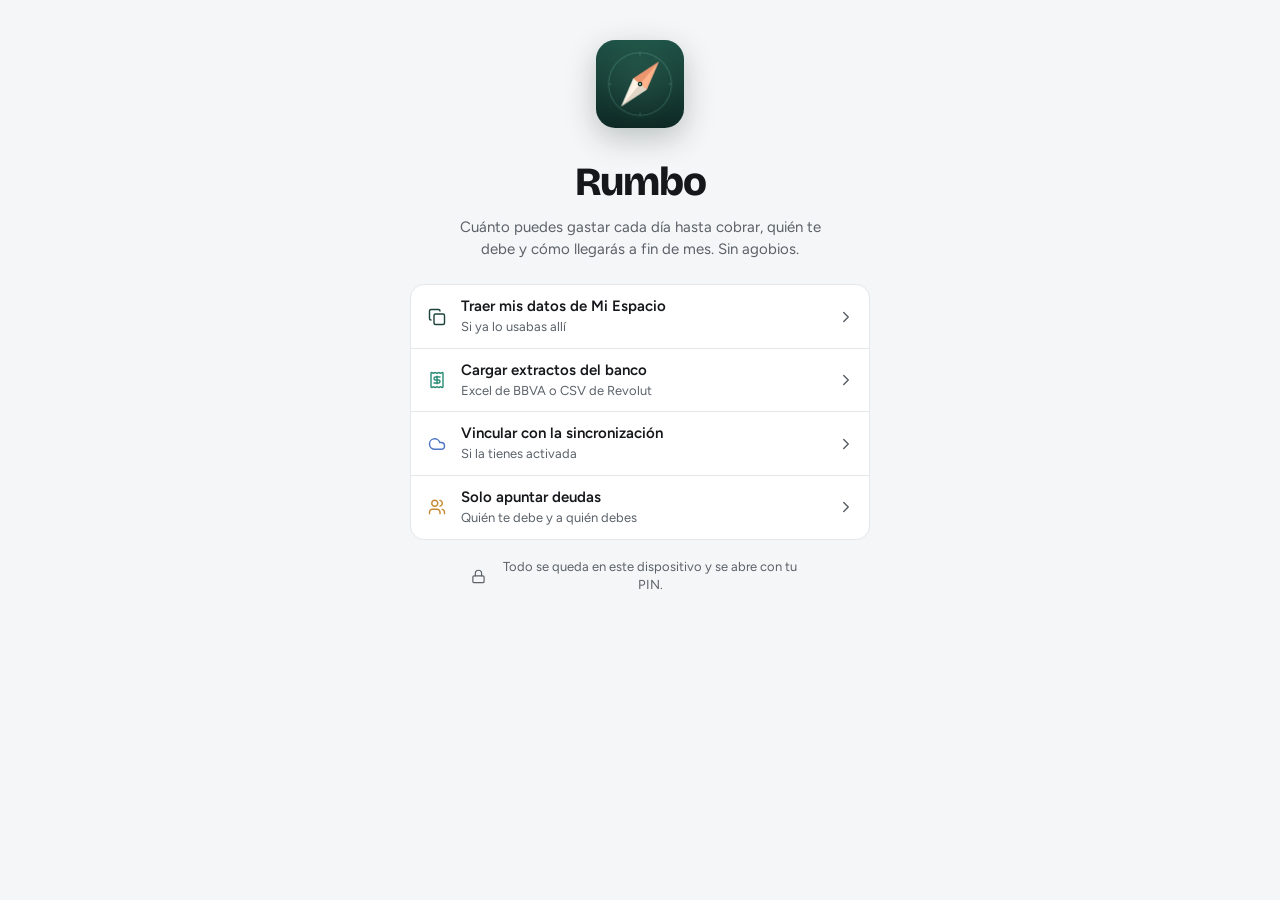
==== rumbo/index.html @ dda1c98a "Rumbo v3: más sencillo y más exacto Un solo botón «Añadir» con cuatro caminos: apuntar gasto o ingre" ====
<!doctype html>
<html lang="es">
<head>
<meta charset="utf-8">
<meta name="viewport" content="width=device-width, initial-scale=1, viewport-fit=cover">
<!-- Seguridad: Rumbo solo puede conectarse a GitHub, y solo si activas la sincronización (lo que sube va cifrado). -->
<meta http-equiv="Content-Security-Policy" content="default-src 'self' file:; script-src 'self' file: 'unsafe-inline'; style-src 'self' 'unsafe-inline'; img-src 'self' data: blob:; connect-src 'self' https://api.github.com https://gist.githubusercontent.com; form-action 'none'; base-uri 'none'">
<meta name="referrer" content="no-referrer">
<link rel="manifest" href="manifest.json">
<link rel="apple-touch-icon" href="icons/icon-180.png">
<link rel="icon" type="image/png" href="icons/icon-32.png">
<meta name="theme-color" content="#f5f6f7" media="(prefers-color-scheme: light)">
<meta name="theme-color" content="#0e0f11" media="(prefers-color-scheme: dark)">
<meta name="apple-mobile-web-app-capable" content="yes">
<meta name="apple-mobile-web-app-status-bar-style" content="default">
<meta name="apple-mobile-web-app-title" content="Rumbo">
<title>Rumbo</title>
<link rel="stylesheet" href="../base.css">
<link rel="stylesheet" href="../hub.css">
<link rel="stylesheet" href="../diseno.css">
<link rel="stylesheet" href="../rumbo.css">
<link rel="stylesheet" href="../rumbo2.css">
<script>window.APP = 'rumbo'; window.APP_ROOT = '../';</script>
</head>
<body class="rumbo">
<div class="wrap">
  <header class="r-head" id="rhead">
    <div class="r-tt"><button id="rback" class="r-back hidden">‹ Más</button><h1 id="rtitle">Hoy</h1></div>
    <div class="r-tools"><span id="syncst" class="small muted"></span><button id="btnImport" class="r-ib" aria-label="Cargar extractos" title="Cargar extractos">＋</button></div>
    <input id="file" type="file" multiple accept=".xlsx,.xls,.csv" class="hidden">
  </header>
  <main id="app"></main>
</div>

<div id="lock" class="lock hidden" role="dialog" aria-label="Bloqueo con PIN"><div class="lockbox">
  <img class="lock-ic" src="icons/icon-180.png" alt="" width="64" height="64"><h2 id="locktitle" style="margin-top:12px">Introduce tu PIN</h2>
  <div class="dots" id="dots"><i></i><i></i><i></i><i></i></div>
  <div class="small muted" id="lockmsg" style="min-height:20px"></div>
  <div class="pad" id="pad"><button data-k="1">1</button><button data-k="2">2</button><button data-k="3">3</button><button data-k="4">4</button><button data-k="5">5</button><button data-k="6">6</button><button data-k="7">7</button><button data-k="8">8</button><button data-k="9">9</button><span></span><button data-k="0">0</button><button data-k="del" aria-label="Borrar">⌫</button></div>
  <button id="lockforgot" class="small" style="border:0;background:none;color:var(--muted)">He olvidado el PIN</button>
  <button id="lockcancel" class="small hidden" style="border:0;background:none;color:var(--muted)">Cancelar</button>
</div></div>
<div id="scan" class="scan hidden"><video id="scanvideo" playsinline muted></video><div id="scanmsg"></div><button id="scanclose">Cerrar</button></div>

<nav id="rnav" class="hubnav hidden" aria-label="Apartados">
  <button data-tab="hoy"><b data-ic="circle-dot">◉</b>Hoy</button>
  <button data-tab="prev"><b data-ic="trending-up">↗</b>Previsión</button>
  <button data-tab="deudas"><b data-ic="users">⇄</b>Deudas</button>
  <button data-tab="movs"><b data-ic="receipt">≡</b>Movimientos</button>
  <button data-tab="mas"><b class="ms-dots">•••</b>Más</button>
</nav>

<script src="../iconos-data.js"></script>
<script src="../iconos.js"></script>
<script src="../engine.js"></script>
<script src="../sync.js"></script>
<script src="../ui.js"></script>
<script src="../core.js"></script>
<script src="../deudas.js"></script>
<script src="../rumbo-extra.js"></script>
<script src="../rumbo-plus.js"></script>
<script src="../rumbo.js"></script>
</body>
</html>
---- base.css ----
/* Estilos base compartidos por Mi Espacio y Rumbo. */
:root{
  --bg:#f6f4ef; --card:#ffffff; --ink:#1f2328; --muted:#6b6f76; --line:#e6e2d9;
  --accent:#2f7d6d; --accent-soft:#dcefe9; --warm:#b7791f; --warm-soft:#fbf0dc;
  --blue:#3b6ea5; --blue-soft:#e3ecf6; --bar:#cfd8d4; --shadow:0 1px 2px rgba(0,0,0,.05),0 4px 16px rgba(0,0,0,.04);
}
@media (prefers-color-scheme: dark){ :root:not([data-theme="light"]){
  --bg:#141619; --card:#1d2024; --ink:#e8e6e1; --muted:#9aa0a6; --line:#2c3035;
  --accent:#5fbfa9; --accent-soft:#1f3632; --warm:#e0a94f; --warm-soft:#3a2f1c;
  --blue:#7fa8d6; --blue-soft:#1f2a38; --bar:#34403c; --shadow:none;
}}
:root[data-theme="dark"]{
  --bg:#141619; --card:#1d2024; --ink:#e8e6e1; --muted:#9aa0a6; --line:#2c3035;
  --accent:#5fbfa9; --accent-soft:#1f3632; --warm:#e0a94f; --warm-soft:#3a2f1c;
  --blue:#7fa8d6; --blue-soft:#1f2a38; --bar:#34403c; --shadow:none;
}
*{box-sizing:border-box}
html,body{margin:0;background:var(--bg);color:var(--ink);font:15px/1.45 system-ui,-apple-system,"Segoe UI",Roboto,sans-serif;-webkit-text-size-adjust:100%}
.wrap{max-width:760px;margin:0 auto;padding:16px 16px 96px}
header{display:flex;align-items:center;justify-content:space-between;gap:12px;margin:4px 0 14px}
h1{font-size:20px;margin:0;letter-spacing:-.01em}
h2{font-size:16px;margin:0 0 10px}
h3{font-size:14px;margin:14px 0 6px;color:var(--muted);font-weight:600;text-transform:uppercase;letter-spacing:.04em}
.muted{color:var(--muted)} .small{font-size:13px}
.card{background:var(--card);border:1px solid var(--line);border-radius:16px;padding:16px;margin:0 0 12px;box-shadow:var(--shadow)}
.big{font-size:44px;font-weight:700;letter-spacing:-.02em;line-height:1.05;font-variant-numeric:tabular-nums}
.num{font-variant-numeric:tabular-nums;white-space:nowrap}
.row{display:flex;justify-content:space-between;align-items:baseline;gap:12px;padding:7px 0;border-bottom:1px solid var(--line)}
.row:last-child{border-bottom:0}
.row .l{min-width:0;overflow:hidden;text-overflow:ellipsis}
.pill{display:inline-block;padding:2px 9px;border-radius:99px;font-size:12px;background:var(--accent-soft);color:var(--accent);font-weight:600}
.pill.warm{background:var(--warm-soft);color:var(--warm)} .pill.blue{background:var(--blue-soft);color:var(--blue)}
.note{border-radius:12px;padding:12px 14px;margin:8px 0;background:var(--accent-soft)}
.note.warm{background:var(--warm-soft)} .note.blue{background:var(--blue-soft)}
.note > b.t{display:block;margin-bottom:2px}
button,.btn{font:inherit;border:1px solid var(--line);background:var(--card);color:var(--ink);padding:9px 14px;border-radius:10px;cursor:pointer}
button.primary,.btn.primary{background:var(--accent);border-color:var(--accent);color:#fff;font-weight:600}
button:focus-visible,input:focus-visible,select:focus-visible{outline:2px solid var(--accent);outline-offset:2px}
input,select{font:inherit;color:var(--ink);background:var(--bg);border:1px solid var(--line);border-radius:10px;padding:8px 10px;max-width:100%}
nav{position:fixed;left:0;right:0;bottom:0;background:var(--card);border-top:1px solid var(--line);display:flex;justify-content:center;padding:6px 6px calc(6px + env(safe-area-inset-bottom));z-index:5}
nav .in{display:flex;gap:2px;max-width:760px;width:100%;justify-content:space-around}
nav button{border:0;background:none;padding:6px 2px;border-radius:10px;font-size:11px;color:var(--muted);display:flex;flex-direction:column;align-items:center;gap:1px;flex:1;min-width:0}
nav button span{font-size:19px;line-height:1.2}
nav button.on{color:var(--accent);background:var(--accent-soft)}
.bar{height:10px;border-radius:99px;background:var(--line);overflow:hidden}
.bar i{display:block;height:100%;background:var(--accent);border-radius:99px}
.bar i.warm{background:var(--warm)}
.chart{display:flex;align-items:flex-end;gap:6px;height:150px;padding-top:8px}
.chart .c{flex:1;display:flex;flex-direction:column;align-items:center;gap:4px;min-width:0;height:100%;justify-content:flex-end}
.chart .stk{width:100%;max-width:38px;display:flex;flex-direction:column-reverse;border-radius:6px 6px 2px 2px;overflow:hidden}
.chart .stk i{display:block}
.chart small{font-size:11px;color:var(--muted);white-space:nowrap}
.legend{display:flex;gap:14px;flex-wrap:wrap;font-size:12px;color:var(--muted);margin-top:8px}
.legend i{display:inline-block;width:10px;height:10px;border-radius:3px;margin-right:5px;vertical-align:-1px}
.drop{border:2px dashed var(--line);border-radius:16px;padding:22px;text-align:center;cursor:pointer}
.drop.over{border-color:var(--accent);background:var(--accent-soft)}
.tx{display:grid;grid-template-columns:1fr auto;gap:2px 10px;padding:9px 0;border-bottom:1px solid var(--line)}
.tx .d{font-size:12px;color:var(--muted)}
.tx select{font-size:12px;padding:3px 6px;border-radius:8px;max-width:190px}
.pos{color:var(--accent)}
.grid2{display:grid;grid-template-columns:1fr 1fr;gap:10px}
.kpi{background:var(--bg);border-radius:12px;padding:10px 12px}
.kpi b{display:block;font-size:20px;font-variant-numeric:tabular-nums}
.hidden{display:none!important}
.nb-entry{display:flex;align-items:center;gap:12px;text-decoration:none;color:inherit;padding:14px 16px}
body.nbmode .wrap{max-width:1180px;padding:0 0 60px}
body.nbmode .wrap>header,body.nbmode nav#nav{display:none!important}
.nb-top{position:sticky;top:0;z-index:6;display:flex;align-items:center;gap:8px;padding:10px 16px;background:var(--bg);border-bottom:1px solid var(--line)}
.nb-top button{padding:6px 10px}
.nb-burger{display:none}
.nb-body{display:flex;min-height:calc(100vh - 56px)}
.nb-side{width:260px;flex:none;border-right:1px solid var(--line);padding:10px 8px;position:sticky;top:56px;align-self:flex-start;max-height:calc(100vh - 56px);overflow:auto}
.nb-side-top input{width:100%;margin-bottom:8px}
.nb-link{display:block;padding:6px 10px;border-radius:8px;color:inherit;text-decoration:none;font-size:14px}
.nb-link.on,.nb-link:hover{background:var(--line)}
.nb-sec{display:flex;justify-content:space-between;align-items:center;font-size:12px;font-weight:600;color:var(--muted);text-transform:uppercase;letter-spacing:.04em;padding:14px 10px 4px}
.nb-row{display:flex;align-items:center;gap:2px;border-radius:8px;font-size:14px}
.nb-row:hover,.nb-row.on{background:var(--line)}
.nb-row a{flex:1;min-width:0;padding:5px 4px;color:inherit;text-decoration:none;white-space:nowrap;overflow:hidden;text-overflow:ellipsis}
.nb-tw,.nb-plus{border:0;background:none;padding:2px 6px;color:var(--muted);font-size:13px;min-width:22px}
.nb-row .nb-plus{opacity:0}.nb-row:hover .nb-plus,.nb-row.on .nb-plus{opacity:1}
.nb-main{flex:1;min-width:0;padding:10px 16px 80px}
.nb-page{max-width:760px;margin:0 auto;padding-top:14px}
.nb-crumbs a{color:inherit;text-decoration:none}
.nb-headrow{display:flex;justify-content:space-between;align-items:center;margin-top:10px}
.nb-icon{font-size:44px;line-height:1;border:0;background:none;padding:4px}
.nb-title{font-size:34px;line-height:1.15;margin:6px 0 14px;outline:none;letter-spacing:-.01em}
[data-ph]:empty:before{content:attr(data-ph);color:var(--muted);opacity:.6;pointer-events:none}
.nb-txt[data-ph]:empty:before{opacity:0}
.nb-txt[data-ph]:focus:empty:before,.blk:only-child .nb-txt[data-ph]:empty:before{opacity:.6}
.blk{position:relative;display:flex;align-items:flex-start;gap:6px;padding:2px 0 2px 26px}
.nb-hdl{position:absolute;left:0;top:4px;width:22px;text-align:center;color:var(--muted);cursor:pointer;opacity:0;font-size:13px;user-select:none;border-radius:4px}
.blk:hover .nb-hdl,.blk:focus-within .nb-hdl{opacity:.8}
@media (hover:none){.nb-hdl{opacity:.35}}
.nb-txt{flex:1;min-width:0;outline:none;padding:3px 2px;white-space:pre-wrap;word-break:break-word;line-height:1.55}
.nb-txt a{color:var(--blue)}
.nb-txt code{background:var(--line);border-radius:4px;padding:0 4px;font-size:.92em}
.blk-h1 .nb-txt{font-size:26px;font-weight:700;margin-top:14px}
.blk-h2 .nb-txt{font-size:21px;font-weight:700;margin-top:12px}
.blk-h3 .nb-txt{font-size:17px;font-weight:700;margin-top:8px}
.blk-h1 .nb-hdl{top:20px}.blk-h2 .nb-hdl{top:16px}.blk-h3 .nb-hdl{top:10px}
.blk-todo input{margin-top:7px;width:17px;height:17px;flex:none}
.blk-todo.done .nb-txt{text-decoration:line-through;color:var(--muted)}
.nb-bul{min-width:18px;text-align:right;padding-top:3px;flex:none}
.blk-quote .nb-txt{border-left:3px solid var(--ink);padding-left:12px}
.blk-callout{background:var(--warm-soft);border-radius:10px;padding:10px 12px 10px 34px;margin:4px 0}
.blk-callout .nb-hdl{left:4px}
.blk-divider hr{flex:1;border:0;border-top:1px solid var(--line);margin:12px 0}
.blk-page a{padding:4px 2px;color:inherit;text-decoration:none;font-weight:500}
.nb-add{color:var(--muted);padding:8px 26px;cursor:text;font-size:14px}
.nb-pop{position:absolute;z-index:70;background:var(--card);border:1px solid var(--line);border-radius:12px;box-shadow:0 8px 30px rgba(0,0,0,.18);padding:6px;max-height:320px;overflow:auto;width:260px}
.nb-pop button{display:flex;align-items:center;gap:8px;width:100%;border:0;background:none;text-align:left;padding:7px 8px;border-radius:8px;font-size:14px}
.nb-pop button.on,.nb-pop button:hover{background:var(--line)}
.nb-mi{width:26px;text-align:center;font-weight:700;color:var(--muted)}
.nb-emojis{display:grid;grid-template-columns:repeat(8,1fr);width:300px}
.nb-emojis button{justify-content:center;font-size:20px;padding:6px 0}
.nb-cards{display:grid;grid-template-columns:repeat(auto-fill,minmax(150px,1fr));gap:10px}
.nb-card{display:flex;flex-direction:column;gap:4px;align-items:flex-start;text-align:left;padding:12px;border:1px solid var(--line);border-radius:12px;background:var(--card);color:inherit;text-decoration:none;cursor:pointer;font:inherit}
.nb-card:hover{border-color:var(--accent)}
.nb-modal{position:fixed;inset:0;background:rgba(0,0,0,.45);z-index:65;display:flex;align-items:center;justify-content:center;padding:16px}
.nb-modal-in{background:var(--card);border-radius:16px;padding:18px;max-width:620px;width:100%;max-height:90vh;overflow:auto}
.nb-veil{position:fixed;inset:0;background:rgba(0,0,0,.35);z-index:7}
@media (max-width:820px){
  .nb-burger{display:inline-block}
  .nb-side{position:fixed;top:0;left:0;bottom:0;z-index:8;background:var(--card);max-height:none;height:100vh;height:100dvh;transform:translateX(-105%);transition:transform .2s ease;width:280px;padding-top:16px}
  .nb-side.open{transform:none}
  .nb-row .nb-plus{opacity:1}
  .nb-title{font-size:28px}
}
@media (prefers-reduced-motion:reduce){.nb-side{transition:none}}
.grid2 > *{min-width:0}
input[type=range],input[type=checkbox]{accent-color:var(--accent)}
.grid2 input{width:100%}
nav button{white-space:nowrap;overflow:hidden}
nav .in{gap:0}
.why summary{font-size:12px;padding:4px 0}
.why div{background:var(--bg);border-radius:10px;padding:10px 12px;margin-top:4px}
details summary{cursor:pointer;color:var(--muted);font-size:13px;padding:6px 0}
.toolbar{display:flex;gap:8px;flex-wrap:wrap;align-items:center;margin-bottom:10px}
.seg{display:flex;gap:6px;overflow-x:auto;padding-bottom:4px;margin-bottom:8px;scrollbar-width:none}
.seg button{white-space:nowrap;padding:6px 12px;font-size:13px;border-radius:99px}
.seg button.on{background:var(--ink);color:var(--bg);border-color:var(--ink)}
label.f{display:block;margin:10px 0}
label.f > span{display:block;font-size:13px;color:var(--muted);margin-bottom:4px}
body.locked .wrap,body.locked nav{visibility:hidden}
.lock{position:fixed;inset:0;background:var(--bg);z-index:50;display:flex;align-items:center;justify-content:center;padding:16px}
.lockbox{text-align:center;max-width:300px;width:100%}
.dots{display:flex;gap:16px;justify-content:center;margin:18px 0 8px}
.dots i{width:14px;height:14px;border-radius:50%;border:2px solid var(--muted)}
.dots i.on{background:var(--ink);border-color:var(--ink)}
.dots.shake{animation:shake .35s}
@keyframes shake{25%{transform:translateX(-8px)}75%{transform:translateX(8px)}}
@media (prefers-reduced-motion:reduce){.dots.shake{animation:none}}
.pad{display:grid;grid-template-columns:repeat(3,72px);gap:14px;justify-content:center;margin:18px 0}
.pad button{width:72px;height:72px;border-radius:50%;font-size:26px;font-weight:500;padding:0}
.pad button:active{background:var(--accent-soft)}
.scan{position:fixed;inset:0;background:rgba(0,0,0,.85);z-index:60;display:flex;flex-direction:column;align-items:center;justify-content:center;gap:14px;padding:16px;color:#fff}
.scan video{width:min(90vw,420px);border-radius:16px;background:#000}
.qr{background:#fff;padding:12px;border-radius:12px;display:inline-block;line-height:0}
.qr img,.qr svg{width:220px;height:220px;image-rendering:pixelated}
@media (max-width:420px){.big{font-size:38px}.grid2{grid-template-columns:1fr 1fr}}
---- hub.css ----
/* Mi Espacio — identidad visual: tu día como un cielo.
   Tinta índigo, papel frío, y los colores del cielo (amanecer, día, tarde, noche). */
/* Banderas en emoji también en Windows (Twemoji Country Flags, CC-BY 4.0 Twitter; solo cubre las banderas). */
@font-face { font-family: 'Banderas'; src: url(fonts/flags.woff2) format('woff2'); unicode-range: U+1F1E6-1F1FF, U+1F3F4, U+E0062-E007F; font-display: swap; }
@font-face { font-family: 'Bricolage'; src: url(fonts/bricolage.woff2) format('woff2'); font-weight: 200 800; font-stretch: 75% 100%; font-display: swap; }
@font-face { font-family: 'Figtree'; src: url(fonts/figtree.woff2) format('woff2'); font-weight: 300 900; font-style: normal; font-display: swap; }
@font-face { font-family: 'Figtree'; src: url(fonts/figtree-italic.woff2) format('woff2'); font-weight: 300 900; font-style: italic; font-display: swap; }

:root {
  --bg: #F4F6FB; --card: #FFFFFF; --ink: #1B1F3B; --muted: #6B7090; --line: #E3E7F2;
  --accent: #2FA98C; --accent-soft: #DDF3EC; --warm: #D9822B; --warm-soft: #FDEEDC;
  --blue: #5B8DEF; --blue-soft: #E4ECFD; --lilac: #9B7BEA; --lilac-soft: #EFEAFD; --peach: #FFB38A;
  --bar: #D5DAEA; --shadow: 0 1px 2px rgba(27, 31, 59, .05), 0 8px 24px rgba(27, 31, 59, .06);
  --display: 'Banderas', 'Bricolage', 'Figtree', system-ui, sans-serif; --body: 'Banderas', 'Figtree', system-ui, -apple-system, 'Segoe UI', sans-serif;
}
@media (prefers-color-scheme: dark) { :root:not([data-theme="light"]) {
  --bg: #0F1220; --card: #181C2E; --ink: #E9EBF5; --muted: #9097B5; --line: #272C44;
  --accent: #4CC7A6; --accent-soft: #173A33; --warm: #F0A45A; --warm-soft: #3A2A1A;
  --blue: #86A9F5; --blue-soft: #1D2A48; --lilac: #B7A0F5; --lilac-soft: #2A2346; --bar: #333A58; --shadow: none;
} }
:root[data-theme="dark"] {
  --bg: #0F1220; --card: #181C2E; --ink: #E9EBF5; --muted: #9097B5; --line: #272C44;
  --accent: #4CC7A6; --accent-soft: #173A33; --warm: #F0A45A; --warm-soft: #3A2A1A;
  --blue: #86A9F5; --blue-soft: #1D2A48; --lilac: #B7A0F5; --lilac-soft: #2A2346; --bar: #333A58; --shadow: none;
}
html, body { font-family: var(--body); }
h1, h2, .big, .kpi b, .lockbox h2 { font-family: var(--display); letter-spacing: -.015em; }
.card { border-radius: 20px; }
button { border-radius: 12px; }
button.primary { background: var(--ink); border-color: var(--ink); color: var(--bg); }
.homebtn { width: 38px; height: 38px; padding: 0; font-size: 22px; line-height: 1; border-radius: 50%; }

/* ---------- modo hub: sin la cabecera ni la barra de Mi Dinero ---------- */
body.hubmode .wrap { max-width: 1120px; padding: 0 0 110px; }
body.hubmode .wrap > header, body.hubmode nav#nav { display: none !important; }
.hubnav { position: fixed; left: 50%; right: auto; bottom: calc(12px + env(safe-area-inset-bottom)); transform: translateX(-50%); z-index: 20; width: max-content; justify-content: center;
  display: flex; gap: 4px; padding: 6px; border-radius: 22px; background: color-mix(in srgb, var(--card) 88%, transparent);
  backdrop-filter: blur(14px); -webkit-backdrop-filter: blur(14px); border: 1px solid var(--line); box-shadow: 0 10px 30px rgba(15, 18, 32, .16); }
.hubnav button { flex: none; white-space: nowrap; border: 0; background: none; color: var(--muted); display: flex; flex-direction: column; align-items: center; gap: 2px;
  font-size: 11px; font-weight: 600; padding: 7px 14px; border-radius: 16px; min-width: 64px; }
.hubnav button b { font-family: var(--display); font-size: 19px; line-height: 1; font-weight: 600; }
.hubnav button.on { background: var(--ink); color: var(--bg); }

.hub { padding: 12px 16px 0; }
.hub-sec { margin: 26px 0 0; }
.hub-h { font-size: 13px; font-family: var(--body); font-weight: 700; letter-spacing: .08em; text-transform: uppercase; color: var(--muted); margin: 0 0 10px 2px; }

/* ---------- el cielo ---------- */
.sky { position: relative; border-radius: 28px; padding: 18px 20px 16px; overflow: hidden; color: var(--sky-ink); isolation: isolate; }
.sky::after { content: ''; position: absolute; inset: 0; z-index: -1; background: radial-gradient(120% 90% at 85% 110%, rgba(255, 255, 255, .28), transparent 60%); }
.sky-dawn { --sky-ink: #3A2530; --arc: rgba(58, 37, 48, .35); --arc-done: #3A2530; background: linear-gradient(165deg, #FFE3CF 0%, #FFB38A 48%, #D9B8F2 100%); }
.sky-day { --sky-ink: #0F2350; --arc: rgba(15, 35, 80, .28); --arc-done: #0F2350; background: linear-gradient(165deg, #E4EEFF 0%, #A9C6FA 50%, #6E9BF0 100%); }
.sky-dusk { --sky-ink: #FFF6F0; --arc: rgba(255, 246, 240, .4); --arc-done: #FFF6F0; background: linear-gradient(165deg, #FFB38A 0%, #C58BD9 48%, #5E4FB8 100%); }
.sky-night { --sky-ink: #EDEBFF; --arc: rgba(237, 235, 255, .3); --arc-done: #EDEBFF; background: linear-gradient(165deg, #3A3F80 0%, #1F2350 55%, #121530 100%); }
.sky-night::before { content: ''; position: absolute; inset: 0; z-index: -1; opacity: .6;
  background-image: radial-gradient(1.5px 1.5px at 12% 22%, #fff 50%, transparent 51%), radial-gradient(1px 1px at 38% 12%, #fff 50%, transparent 51%), radial-gradient(1.2px 1.2px at 64% 30%, #fff 50%, transparent 51%), radial-gradient(1px 1px at 82% 14%, #fff 50%, transparent 51%), radial-gradient(1.4px 1.4px at 90% 42%, #fff 50%, transparent 51%), radial-gradient(1px 1px at 22% 48%, #fff 50%, transparent 51%), radial-gradient(1px 1px at 52% 8%, #fff 50%, transparent 51%); }
.sky-top { display: flex; justify-content: space-between; align-items: center; }
.sky-hi { font-weight: 600; opacity: .85; }
.sky-gear { background: rgba(255, 255, 255, .22); border: 0; width: 38px; height: 38px; padding: 0; border-radius: 50%; }
.sky-grid { display: grid; grid-template-columns: auto 1fr; align-items: end; gap: 8px 24px; margin-top: 4px; }
.sky-wd { font-family: var(--display); font-size: 22px; font-weight: 600; }
.sky-num { font-family: var(--display); font-weight: 800; font-size: clamp(96px, 16vw, 150px); line-height: .82; letter-spacing: -.05em; font-variation-settings: 'opsz' 96; margin: 4px 0 6px -4px; }
.sky-mo { font-size: 16px; font-weight: 600; opacity: .85; font-variant-numeric: tabular-nums; }
.sky-arc { min-width: 0; text-align: center; }
.arc { width: 100%; max-width: 380px; height: auto; display: block; margin: 0 auto; overflow: visible; }
.arc-track { fill: none; stroke: var(--arc); stroke-width: 2; stroke-dasharray: 2 5; stroke-linecap: round; }
.arc-done { fill: none; stroke: var(--arc-done); stroke-width: 2.5; stroke-linecap: round; opacity: .85; }
.arc-tick { stroke: var(--arc); stroke-width: 1.5; }
.arc-lbl { fill: var(--sky-ink); font-size: 11px; font-weight: 600; text-anchor: middle; opacity: .7; font-family: var(--body); }
.arc-horizon { stroke: var(--arc); stroke-width: 1; }
.arc-ev { stroke: #fff; stroke-width: 2.5; }
.sun { fill: #FFF3C4; stroke: #FFD36E; stroke-width: 2; }
.sun-glow { fill: #FFE08A; opacity: .9; animation: glow 4s ease-in-out infinite; }
.arc-moon { fill: var(--sky-ink); font-size: 34px; }
@keyframes glow { 50% { opacity: .45; } }
.sky-next { font-size: 14px; margin-top: 2px; opacity: .95; }
.sky-acts { display: flex; gap: 8px; margin-top: 14px; flex-wrap: wrap; }
.sky-acts button { background: rgba(255, 255, 255, .28); border: 1px solid rgba(255, 255, 255, .35); color: inherit; font-weight: 600; padding: 9px 14px; border-radius: 999px; backdrop-filter: blur(6px); }
.sky-acts button:hover { background: rgba(255, 255, 255, .4); }
@media (max-width: 640px) {
  .sky-grid { grid-template-columns: 1fr; }
  .sky-date { display: flex; align-items: baseline; gap: 10px; flex-wrap: wrap; }
  .sky-num { font-size: 84px; margin: 0; order: -1; }
  .sky-wd { font-size: 20px; }
  .sky-mo { width: 100%; margin-top: -4px; }
}

/* ---------- listas de un día ---------- */
.day-list { display: flex; flex-direction: column; gap: 6px; }
.di { display: grid; grid-template-columns: 74px 4px 1fr; align-items: center; gap: 12px; text-align: left; width: 100%; background: var(--card);
  border: 1px solid var(--line); border-radius: 14px; padding: 11px 14px; font: inherit; color: inherit; cursor: pointer; }
.di:hover { border-color: var(--c); }
.di-time { font-variant-numeric: tabular-nums; font-weight: 700; font-size: 14px; color: var(--muted); }
.di-bar { width: 4px; height: 22px; border-radius: 4px; background: var(--c); }
.di-t { font-weight: 600; min-width: 0; overflow: hidden; text-overflow: ellipsis; }
.di-t small { font-weight: 400; color: var(--muted); }
.di-pay { background: transparent; border-style: dashed; }
.di-pay .di-t { font-weight: 500; color: var(--muted); }
.empty-day { padding: 18px; border: 1px dashed var(--line); border-radius: 14px; color: var(--muted); text-align: center; }
/* Botones de texto: nunca subrayados ni azules. Un botón suave, redondo, del color del texto. */
.link { display: inline-flex; align-items: center; gap: 6px; border: 0; background: color-mix(in srgb, var(--ink) 6%, transparent); color: var(--ink); padding: 6px 12px; border-radius: 999px;
  font: inherit; font-weight: 600; font-size: .94em; line-height: 1.2; text-decoration: none; cursor: pointer; vertical-align: baseline; transition: background .15s; }
.link:hover { background: color-mix(in srgb, var(--ink) 11%, transparent); }
.link.small { font-size: 13px; padding: 5px 11px; }

/* ---------- apartados ---------- */
.tiles { display: grid; grid-template-columns: repeat(3, 1fr); gap: 12px; }
@media (max-width: 720px) { .tiles { grid-template-columns: repeat(2, 1fr); } }
.tile { position: relative; display: flex; flex-direction: column; align-items: flex-start; gap: 4px; text-align: left; min-height: 132px; padding: 16px;
  border-radius: 22px; border: 1px solid var(--line); background: var(--card); color: inherit; font: inherit; cursor: pointer; overflow: hidden;
  animation: rise .5s cubic-bezier(.2, .8, .2, 1) both; animation-delay: calc(var(--i) * 45ms); transition: transform .15s ease, box-shadow .15s ease; }
.tile:hover { transform: translateY(-2px); box-shadow: var(--shadow); }
.tile:active { transform: scale(.98); }
.tile-ic { width: 38px; height: 38px; border-radius: 12px; display: grid; place-items: center; font-family: var(--display); font-weight: 700; font-size: 20px; margin-bottom: 6px; background: var(--tc-soft); color: var(--tc); }
.tile-lb { font-family: var(--display); font-weight: 700; font-size: 18px; }
.tile-bd { display: flex; flex-direction: column; font-size: 13.5px; color: var(--muted); line-height: 1.35; }
.tile-big { font-family: var(--display); font-size: 26px; color: var(--ink); font-weight: 700; letter-spacing: -.02em; line-height: 1.1; }
.tile-money { --tc: var(--accent); --tc-soft: var(--accent-soft); }
.tile-cal { --tc: var(--blue); --tc-soft: var(--blue-soft); }
.tile-tasks { --tc: var(--ink); --tc-soft: var(--line); }
.tile-diary { --tc: var(--lilac); --tc-soft: var(--lilac-soft); }
.tile-pages { --tc: var(--warm); --tc-soft: var(--warm-soft); }
.tile-prev { --tc: var(--blue); --tc-soft: var(--lilac-soft); }
@keyframes rise { from { opacity: 0; transform: translateY(8px); } }

.agenda { display: flex; flex-direction: column; background: var(--card); border: 1px solid var(--line); border-radius: 20px; overflow: hidden; }
.ag-row { display: flex; gap: 14px; align-items: center; text-align: left; padding: 12px 16px; border: 0; border-bottom: 1px solid var(--line); background: none; color: inherit; font: inherit; border-radius: 0; cursor: pointer; }
.ag-row:last-child { border-bottom: 0; }
.ag-row:hover { background: var(--bg); }
.ag-date { display: flex; flex-direction: column; align-items: center; width: 40px; flex: none; }
.ag-date b { font-family: var(--display); font-size: 22px; line-height: 1; }
.ag-date small { color: var(--muted); text-transform: uppercase; font-size: 11px; font-weight: 700; letter-spacing: .06em; }
.ag-items { display: flex; flex-direction: column; gap: 3px; min-width: 0; }
.ag-it { white-space: nowrap; overflow: hidden; text-overflow: ellipsis; font-size: 14px; }
.ag-it i { display: inline-block; width: 8px; height: 8px; border-radius: 50%; margin-right: 8px; vertical-align: 1px; }
.pages-strip { display: flex; gap: 8px; overflow-x: auto; padding-bottom: 6px; scrollbar-width: none; }
.pg-chip { display: flex; align-items: center; gap: 8px; white-space: nowrap; padding: 10px 14px; border-radius: 14px; background: var(--card); border: 1px solid var(--line); font-weight: 600; }

/* ---------- calendario ---------- */
.cal-head { display: flex; justify-content: space-between; align-items: flex-end; gap: 12px; flex-wrap: wrap; padding: 10px 2px 14px; }
.cal-year { font-weight: 700; color: var(--muted); letter-spacing: .08em; font-size: 13px; }
.cal-month { font-size: clamp(40px, 7vw, 64px); line-height: .95; margin: 0; font-weight: 800; letter-spacing: -.035em; }
.cal-ctrl { display: flex; gap: 6px; align-items: center; flex-wrap: wrap; }
.icon-btn { width: 38px; height: 38px; padding: 0; font-size: 20px; border-radius: 50%; }
.pill-btn { border-radius: 999px; font-weight: 600; }
.seg2 { display: flex; background: var(--line); border-radius: 999px; padding: 3px; margin-right: 4px; }
.seg2 button { border: 0; background: none; padding: 6px 14px; border-radius: 999px; font-weight: 600; color: var(--muted); }
.seg2 button.on { background: var(--card); color: var(--ink); box-shadow: 0 1px 3px rgba(0, 0, 0, .1); }
.cal-day { background: var(--card); border: 1px solid var(--line); border-radius: 22px; padding: 18px; position: sticky; top: 12px; }
.cd-head { display: flex; gap: 14px; align-items: center; margin-bottom: 14px; }
.cd-num { font-family: var(--display); font-weight: 800; font-size: 52px; line-height: .9; letter-spacing: -.04em; }
.cd-wd { font-family: var(--display); font-weight: 700; font-size: 20px; }
.cal-day .di { background: var(--bg); border-color: transparent; }
.cd-spent { width: 100%; margin-top: 10px; text-align: left; background: var(--accent-soft); border: 0; color: var(--ink); }
.add-line { width: 100%; margin-top: 10px; border: 1px dashed var(--line); background: none; color: var(--muted); font-weight: 600; padding: 12px; }
.add-line:hover { color: var(--ink); border-color: var(--ink); }
.agenda-full { display: flex; flex-direction: column; gap: 18px; max-width: 720px; }
.ag-day { display: flex; flex-direction: column; gap: 6px; }
.ag-dh { display: flex; align-items: baseline; gap: 10px; }
.ag-dh b { font-family: var(--display); font-size: 30px; font-weight: 800; line-height: 1; }
.ag-dh span { color: var(--muted); font-weight: 600; }
.ag-dh.is-today b { color: var(--blue); }

/* ---------- hoja de evento ---------- */
.sheet-veil { position: fixed; inset: 0; z-index: 80; background: rgba(15, 18, 32, .45); display: flex; align-items: flex-end; justify-content: center; animation: fade .15s ease both; }
.sheet { width: 100%; max-width: 560px; background: var(--card); border-radius: 26px 26px 0 0; padding: 10px 20px calc(20px + env(safe-area-inset-bottom)); box-shadow: 0 -10px 40px rgba(0, 0, 0, .2); animation: up .22s cubic-bezier(.2, .8, .2, 1) both; max-height: 92vh; overflow: auto; }
@media (min-width: 700px) { .sheet-veil { align-items: center; } .sheet { border-radius: 26px; } }
.sheet-grab { width: 40px; height: 5px; border-radius: 3px; background: var(--line); margin: 0 auto 12px; }
.sheet-title { width: 100%; border: 0; background: none; font-family: var(--display); font-size: 26px; font-weight: 700; padding: 6px 0 10px; outline: none; }
.sheet-title.shake { animation: shake .35s; }
.ev-cats { display: flex; gap: 6px; flex-wrap: wrap; margin-bottom: 14px; }
.ev-cats button { display: flex; align-items: center; gap: 6px; border-radius: 999px; padding: 6px 12px; font-weight: 600; font-size: 13px; }
.ev-cats button i { width: 10px; height: 10px; border-radius: 50%; background: var(--c); }
.ev-cats button.on { background: color-mix(in srgb, var(--c) 18%, var(--card)); border-color: var(--c); }
.ev-row { display: flex; gap: 12px; align-items: flex-end; margin-bottom: 12px; flex-wrap: wrap; }
.ev-row label, .ev-notes { display: flex; flex-direction: column; gap: 4px; font-size: 13px; font-weight: 600; color: var(--muted); flex: 1; min-width: 130px; }
.ev-row input, .ev-row select, .ev-notes textarea { font: inherit; color: var(--ink); background: var(--bg); border: 1px solid var(--line); border-radius: 12px; padding: 10px 12px; width: 100%; }
.ev-notes textarea { resize: vertical; }
.ev-sw { flex-direction: row !important; align-items: center; gap: 8px !important; color: var(--ink) !important; font-weight: 600; padding-bottom: 10px; }
.sheet-acts { display: flex; gap: 8px; margin-top: 16px; align-items: center; }
.danger { color: #D2554A; border-color: transparent; background: none; font-weight: 600; }
@keyframes up { from { transform: translateY(40px); opacity: 0; } }
@keyframes fade { from { opacity: 0; } }

/* ---------- cuaderno, rediseñado ---------- */
.nb-top { background: color-mix(in srgb, var(--bg) 92%, transparent); backdrop-filter: blur(10px); border-bottom: 0; padding: 12px 16px; }
.nb-top b { font-family: var(--display); font-size: 18px; }
.nb-side { border-right: 0; background: var(--card); border-radius: 0 22px 22px 0; padding: 14px 10px; }
.nb-side-top input { border-radius: 12px; background: var(--bg); border-color: transparent; padding: 10px 12px; }
.nb-link { font-weight: 600; padding: 8px 10px; border-radius: 10px; }
.nb-row { border-radius: 10px; padding: 1px 0; }
.nb-row a { font-weight: 500; }
.nb-row.on { background: var(--lilac-soft); }
.nb-row.on a { font-weight: 700; }
.nb-page { max-width: 740px; }
.nb-cover { height: 150px; margin: 0 -16px; border-radius: 0 0 28px 28px; background: var(--cover); position: relative; }
@media (min-width: 821px) { .nb-cover { margin: 0; border-radius: 26px; } }
.nb-page.has-cover .nb-headrow { margin-top: -40px; position: relative; }
.nb-icon { font-size: 54px; background: var(--card); border-radius: 22px; width: 84px; height: 84px; display: grid; place-items: center; box-shadow: var(--shadow); border: 1px solid var(--line); }
.nb-title { font-family: var(--display); font-weight: 800; font-size: 42px; letter-spacing: -.03em; margin: 14px 0 18px; }
.nb-crumbs { font-weight: 600; margin-bottom: 8px; }
.blk-h1 .nb-txt, .blk-h2 .nb-txt, .blk-h3 .nb-txt { font-family: var(--display); letter-spacing: -.015em; }
.blk-h2 .nb-txt { font-size: 23px; }
.nb-txt { font-size: 16px; line-height: 1.6; }
.blk-todo input { appearance: none; -webkit-appearance: none; width: 20px; height: 20px; border-radius: 7px; border: 2px solid var(--bar); margin-top: 5px; cursor: pointer; display: grid; place-items: center; background: var(--card); }
.blk-todo input:checked { background: var(--accent); border-color: var(--accent); }
.blk-todo input:checked::after { content: '✓'; color: #fff; font-size: 13px; font-weight: 800; }
.blk-quote .nb-txt { border-left: 3px solid var(--lilac); font-size: 18px; font-style: italic; }
.blk-callout { background: var(--lilac-soft); border-radius: 16px; }
.blk-page a { display: flex; align-items: center; gap: 8px; padding: 8px 10px; border-radius: 12px; background: var(--bg); width: 100%; }
.blk-page a u { text-decoration: none; font-weight: 700; }
.blk-page { padding-right: 0; }
.nb-card { border-radius: 18px; padding: 14px; gap: 6px; position: relative; overflow: hidden; }
.nb-card::before { content: ''; position: absolute; inset: 0 0 auto 0; height: 5px; background: var(--cover, var(--line)); }
.nb-hello { font-family: var(--display); font-weight: 800; font-size: clamp(34px, 6vw, 52px); letter-spacing: -.035em; line-height: 1; margin: 10px 0 4px; }
.nb-pop { border-radius: 16px; }

/* ---- Cuaderno: inicio con apuntar, diario de un minuto, listas y notas ---- */
.nb-home { padding-bottom: 20px; }
.nb-sub { color: var(--muted); margin: 6px 0 18px; font-size: 15px; }
.nb-cap { display: flex; align-items: center; gap: 8px; background: var(--card); border-radius: 20px; padding: 6px 6px 6px 18px; box-shadow: var(--shadow); border: 1px solid var(--line); }
.nb-cap:focus-within { border-color: var(--ink); }
.nb-cap input { flex: 1; min-width: 0; border: 0; background: none; font: inherit; font-size: 17px; padding: 10px 0; outline: none; color: var(--ink); }
.nb-cap button { width: 42px; height: 42px; border-radius: 14px; border: 0; background: var(--ink); color: var(--bg); font-size: 18px; font-weight: 700; flex: none; }
.nb-capto { display: flex; flex-wrap: wrap; align-items: center; gap: 6px; margin: 10px 2px 0; }
.nb-capto:empty { margin: 0; }
.nb-to { border: 1px solid var(--line); background: var(--card); border-radius: 999px; padding: 5px 11px; font: inherit; font-size: 13px; font-weight: 600; color: var(--ink); }
.nb-to.on { background: var(--ink); color: var(--bg); border-color: var(--ink); }
.nb-to small { font-weight: 500; opacity: .75; }
.nb-sec2 { margin-top: 30px; }
.nb-h { display: flex; align-items: baseline; justify-content: space-between; gap: 10px; margin-bottom: 10px; }
.nb-h h2 { font-family: var(--display); font-size: 22px; font-weight: 700; margin: 0; letter-spacing: -.02em; text-transform: none; color: var(--ink); }
.nb-empty { color: var(--muted); font-size: 14px; margin: 0 0 10px; }

.nb-diary { background: linear-gradient(160deg, var(--lilac-soft), color-mix(in srgb, var(--peach) 22%, var(--card))); border-radius: 26px; padding: 18px 18px 14px; }
.nb-mood-q { font-family: var(--display); font-size: 22px; font-weight: 700; letter-spacing: -.02em; display: flex; flex-direction: column; gap: 2px; }
.nb-mood-q small { font-family: var(--body); font-size: 13px; font-weight: 500; color: var(--muted); letter-spacing: 0; }
.nb-faces { display: grid; grid-template-columns: repeat(5, 1fr); gap: 6px; margin: 14px 0 10px; }
.nb-faces button { display: flex; flex-direction: column; align-items: center; gap: 2px; border: 0; border-radius: 16px; background: color-mix(in srgb, var(--card) 55%, transparent); padding: 8px 0 6px; font: inherit; color: var(--muted); transition: transform .15s, background .15s; }
.nb-faces button span { font-size: 30px; line-height: 1.1; filter: grayscale(.55); opacity: .75; transition: filter .15s, opacity .15s; }
.nb-faces button small { font-size: 11px; font-weight: 600; }
.nb-faces button:hover span { filter: none; opacity: 1; }
.nb-faces button.on { background: var(--card); color: var(--ink); box-shadow: var(--shadow); transform: translateY(-2px); }
.nb-faces button.on span { filter: none; opacity: 1; }
.nb-mood.in-page { margin: -4px 0 14px; }
.nb-mood.in-page .nb-faces { margin-top: 0; max-width: 420px; }
.nb-mood.in-page .nb-faces button { background: var(--bg); }
.nb-good { width: 100%; border: 0; border-radius: 14px; background: color-mix(in srgb, var(--card) 80%, transparent); padding: 12px 14px; font: inherit; font-size: 15px; color: var(--ink); }
.nb-mood.in-page .nb-good { background: var(--bg); max-width: 560px; }
.nb-diary-foot { display: flex; align-items: center; justify-content: space-between; gap: 10px; margin-top: 12px; flex-wrap: wrap; }
.nb-week { display: flex; gap: 4px; }
.nb-week button { display: flex; flex-direction: column; align-items: center; width: 34px; border: 0; background: none; padding: 2px 0; border-radius: 10px; font: inherit; color: var(--muted); }
.nb-week button small { font-size:11px; font-weight: 700; text-transform: uppercase; }
.nb-week button span { font-size: 18px; line-height: 1.3; min-height: 24px; }
.nb-week button.today { background: color-mix(in srgb, var(--card) 70%, transparent); color: var(--ink); }
.nb-memo { display: block; width: 100%; text-align: left; border: 0; margin-top: 12px; padding: 10px 12px; border-radius: 14px; background: color-mix(in srgb, var(--card) 60%, transparent); font: inherit; font-size: 14px; color: var(--ink); }
.nb-memo small { display: block; font-size: 11px; font-weight: 700; color: var(--muted); text-transform: uppercase; letter-spacing: .04em; }

.nb-lists { display: grid; grid-template-columns: repeat(auto-fill, minmax(230px, 1fr)); gap: 12px; }
.nb-list { display: flex; flex-direction: column; gap: 6px; background: var(--card); border-radius: 20px; padding: 14px 14px 10px; box-shadow: var(--shadow); border-top: 4px solid var(--lc, var(--line)); }
.nb-lh { display: flex; align-items: center; gap: 8px; }
.nb-ln { flex: 1; display: flex; align-items: center; gap: 8px; border: 0; background: none; padding: 0; font: inherit; font-family: var(--display); font-weight: 700; font-size: 17px; color: var(--ink); text-align: left; }
.nb-li { font-size: 20px; }
.nb-lc { min-width: 24px; height: 24px; padding: 0 7px; border-radius: 999px; background: color-mix(in srgb, var(--lc) 16%, var(--card)); color: var(--ink); font-size: 13px; font-weight: 700; display: grid; place-items: center; }
.nb-lul { list-style: none; margin: 2px 0 0; padding: 0; }
.nb-lul li { transition: opacity .5s; }
.nb-lul li.bye { opacity: .35; }
.nb-lul li.bye span { text-decoration: line-through; }
.nb-lul label { display: flex; align-items: flex-start; gap: 10px; padding: 5px 0; font-size: 15px; line-height: 1.35; cursor: pointer; }
.nb-lul input { appearance: none; -webkit-appearance: none; flex: none; width: 20px; height: 20px; margin: 0; border-radius: 7px; border: 2px solid color-mix(in srgb, var(--lc) 60%, var(--line)); display: grid; place-items: center; background: none; }
.nb-lul input:checked { background: var(--lc); border-color: var(--lc); }
.nb-lul input:checked::after { content: '✓'; color: #fff; font-size: 12px; font-weight: 800; }
.nb-lhint { color: var(--muted); font-size: 13px; margin: 0; line-height: 1.4; }
.nb-ladd { border: 0; border-top: 1px dashed var(--line); background: none; padding: 9px 0 3px; font: inherit; font-size: 14px; color: var(--ink); outline: none; margin-top: auto; border-radius: 0; }
.nb-ladd::placeholder { color: var(--muted); }
.nb-ldone { align-self: flex-start; color: var(--muted); font-weight: 500; font-size: 12px; }
.nb-lnew { box-shadow: none; background: none; border: 2px dashed var(--line); justify-content: center; cursor: text; }
.nb-lnew span { font-family: var(--display); font-weight: 700; color: var(--muted); }
.nb-lnew input { border: 0; background: none; font: inherit; font-size: 14px; padding: 6px 0; outline: none; color: var(--ink); }

.nb-notes { display: grid; grid-template-columns: repeat(auto-fill, minmax(180px, 1fr)); gap: 10px; }
.nb-note { display: flex; flex-direction: column; gap: 4px; text-align: left; border: 0; border-radius: 16px; padding: 12px 14px; background: color-mix(in srgb, #F7C873 18%, var(--card)); font: inherit; color: var(--ink); min-height: 84px; }
.nb-note b { font-size: 15px; line-height: 1.3; }
.nb-note span { font-size: 13px; color: var(--muted); display: -webkit-box; -webkit-line-clamp: 3; -webkit-box-orient: vertical; overflow: hidden; }
.nb-note small { margin-top: auto; font-size: 11px; color: var(--muted); font-weight: 600; }
.nb-tpls { display: flex; flex-wrap: wrap; gap: 6px; margin-top: 10px; }
.nb-tpl { border: 1px dashed var(--line); background: none; border-radius: 999px; padding: 7px 12px; font: inherit; font-size: 13px; font-weight: 600; color: var(--ink); }
.nb-tpl:hover { border-color: var(--ink); }
@media (max-width: 520px) { .nb-lists { grid-template-columns: 1fr; } .nb-faces button span { font-size: 26px; } .nb-cap input { font-size: 16px; } }

@media (prefers-reduced-motion: reduce) { .tile, .sheet, .sheet-veil, .sun-glow { animation: none !important; } .tile { transition: none; } }
.ev-row input[type=checkbox] { width: 20px; height: 20px; padding: 0; flex: none; accent-color: var(--ink); }
.ev-row .ev-sw { flex: 0 0 auto; min-width: 0; }

/* ---------- Apple ---------- */
.cal-foot { display: flex; justify-content: space-between; align-items: center; gap: 10px; flex-wrap: wrap; padding: 4px 4px 2px; }
.ap-bar { display: flex; align-items: center; gap: 6px; font-size: 13px; color: var(--muted); font-weight: 600; }
.ap-bar .pill-btn { padding: 5px 12px; font-size: 13px; }
.di-src { font-weight: 500; color: var(--muted); }
.di-apple .di-bar { background: repeating-linear-gradient(180deg, var(--c) 0 4px, transparent 4px 7px); }
.hub-hrow { display: flex; justify-content: space-between; align-items: center; margin-bottom: 10px; }
.hub-hrow .hub-h { margin: 0 0 0 2px; }
.hub-hrow .pill-btn { padding: 6px 12px; font-size: 13px; }
.ap-status { display: flex; justify-content: space-between; align-items: center; gap: 14px; flex-wrap: wrap; padding: 18px; border-radius: 22px; background: var(--card); border: 1px solid var(--line); }
.ap-status.ok { border-color: var(--accent); background: color-mix(in srgb, var(--accent-soft) 60%, var(--card)); }
.ap-status b { font-family: var(--display); font-size: 20px; }
.ap-card { background: var(--card); border: 1px solid var(--line); border-radius: 22px; padding: 6px 18px; }
.ap-card p { margin: 10px 0; }
.ap-step { display: flex; gap: 14px; padding: 14px 0; border-bottom: 1px solid var(--line); }
.ap-step:last-child { border-bottom: 0; }
.ap-n { flex: none; width: 30px; height: 30px; border-radius: 50%; background: var(--ink); color: var(--bg); display: grid; place-items: center; font-family: var(--display); font-weight: 700; }
.ap-body { color: var(--muted); margin-top: 3px; line-height: 1.55; }
.ap-body b, .ap-body i { color: var(--ink); }
.ap-code { display: inline-block; margin: 6px 0; padding: 6px 10px; border-radius: 8px; background: var(--bg); border: 1px solid var(--line); color: var(--ink); font-size: 13px; word-break: break-all; user-select: all; }
.ev-apple { margin-top: 12px; color: var(--ink); font-weight: 600; font-size: 14px; display: flex; gap: 8px; align-items: center; }
.ev-apple input { width: 20px; height: 20px; accent-color: var(--ink); }

/* ---------- horario de trabajo ---------- */
.arc-work { fill: none; stroke: var(--sky-ink); stroke-width: 9; stroke-linecap: round; opacity: .16; }
.sky-work { font-size: 14px; font-weight: 700; margin-top: 2px; }
.mode-chips { display: inline-flex; gap: 4px; margin-top: 10px; padding: 3px; border-radius: 999px; background: rgba(255, 255, 255, .22); }
.mode-chips button { border: 0; background: none; color: inherit; font-weight: 600; font-size: 13px; padding: 6px 11px; border-radius: 999px; }
.mode-chips button.on { background: rgba(255, 255, 255, .85); color: #1B1F3B; }
.mode-chips.compact { background: var(--bg); margin: 0 0 12px; }
.mode-chips.compact button.on { background: var(--ink); color: var(--bg); }
.work-line { display: flex; gap: 10px; align-items: baseline; flex-wrap: wrap; font-size: 14px; margin: -4px 0 8px; }
.work-line.off { color: var(--muted); }
.ev-clash { color: var(--warm); font-size: 13px; font-weight: 600; margin: -4px 0 10px; min-height: 0; }
.ev-clash:empty { display: none; }
.work-setup { display: flex; justify-content: space-between; align-items: center; gap: 14px; flex-wrap: wrap; padding: 16px 18px; border-radius: 22px; background: var(--card); border: 1px dashed var(--bar); }
.work-setup b { font-family: var(--display); font-size: 17px; }
.work-grid { display: flex; flex-direction: column; }
.wg-row { display: flex; align-items: center; gap: 10px 16px; flex-wrap: wrap; padding: 8px 0; border-bottom: 1px solid var(--line); }
.wg-row:last-child { border-bottom: 0; }
.wg-day { width: 110px; font-weight: 600; display: flex; gap: 8px; align-items: center; }
.wg-t { display: inline-flex; align-items: center; gap: 6px; }
.wg-t input { padding: 5px 6px; width: auto; }
.wg-t.dim { opacity: .4; }

/* ---------- calendario (estilo Notion Calendar) ---------- */
:root { --now: #EF5B4C; --now-soft: #FDE8E5; }
@media (prefers-color-scheme: dark) { :root:not([data-theme="light"]) { --now: #FF7A6B; --now-soft: #3B2120; } }
:root[data-theme="dark"] { --now: #FF7A6B; --now-soft: #3B2120; }
body.hubmode .wrap:has(.cx) { max-width: 1480px; }
.cx { display: grid; grid-template-columns: 252px minmax(0, 1fr); gap: 22px; align-items: start; }
.cx-main { min-width: 0; }
.cx-side { position: sticky; top: 12px; max-height: calc(100dvh - 24px); overflow: auto; scrollbar-width: none; padding: 8px 2px 24px; }
@media (max-width: 1439px) { .cx { grid-template-columns: minmax(0, 1fr); } .cx-side { display: none; } }
@media (min-width: 1440px) { .cx-sidebtn { display: none; } }
.cx-head { display: flex; justify-content: space-between; align-items: center; gap: 10px 16px; flex-wrap: wrap; padding: 8px 2px 14px; }
.cx-title { display: flex; align-items: baseline; gap: 10px; min-width: 0; }
.cx-title h1 { margin: 0; font-size: clamp(30px, 4vw, 42px); font-weight: 800; letter-spacing: -.035em; line-height: 1; }
.cx-title span { color: var(--muted); font-weight: 600; font-size: 14px; font-variant-numeric: tabular-nums; white-space: nowrap; }
.cx-ctrl { display: flex; gap: 6px; align-items: center; flex-wrap: wrap; }
.cx-arrows { display: flex; }
.cx-arrows .icon-btn { border: 0; background: none; font-size: 24px; color: var(--ink); }
.cx-arrows .icon-btn:hover, .icon-btn.sm:hover { background: var(--line); }
.icon-btn.sm { width: 28px; height: 28px; font-size: 17px; border: 0; background: none; color: var(--ink); }
.seg2 button:focus-visible, .icon-btn:focus-visible, .pill-btn:focus-visible { outline: 2px solid var(--blue); outline-offset: 2px; }
@media (max-width: 759px) {
  .cx-head { padding-top: 4px; }
  .cx-ctrl { width: 100%; }
  .cx-ctrl .seg2 { order: 10; width: 100%; margin: 4px 0 0; }
  .cx-ctrl .seg2 button { flex: 1; padding: 7px 4px; }
  .cx-ctrl [data-palette] { display: none; }
  .cx-ctrl .primary { margin-left: auto; }
  .hide-sm { display: none; }
}

/* rejilla de horas */
.tg { position: relative; overflow: auto; height: clamp(440px, calc(100dvh - 230px), 1700px); background: var(--card); border: 1px solid var(--line); border-radius: 18px; overscroll-behavior: contain; scrollbar-width: thin; }
.tg-row { display: grid; grid-template-columns: 58px repeat(var(--n), minmax(0, 1fr)); }
.tg-top { position: sticky; top: 0; z-index: 6; background: var(--card); box-shadow: 0 1px 0 var(--line), 0 6px 14px -12px rgba(15, 18, 32, .25); }
.tg-gut { font-size:11px; color: var(--muted); font-weight: 600; text-align: right; padding: 0 8px; display: flex; align-items: center; justify-content: flex-end; line-height: 1.1; }
.tg-wk { font-weight: 800; letter-spacing: .04em; }
.tg-dh { border: 0; background: none; border-radius: 0; display: flex; flex-direction: column; align-items: center; gap: 1px; padding: 8px 2px 6px; color: var(--muted); font: inherit; cursor: pointer; min-width: 0; }
.tg-wd { font-size: 11px; font-weight: 700; text-transform: uppercase; letter-spacing: .07em; }
.tg-dn { font-family: var(--display); font-size: 22px; font-weight: 700; color: var(--ink); width: 38px; height: 36px; display: grid; place-items: center; border-radius: 12px; line-height: 1; transition: background .12s; }
.tg-dh:hover .tg-dn { background: var(--bg); }
.tg-dh.is-hol .tg-dn, .tg-dh.is-hol .tg-wd { color: var(--now); }
.tg-dh.is-today .tg-wd { color: var(--now); }
.tg-dh.is-today .tg-dn { background: var(--now); color: #fff; }
.wx { font-size: 11.5px; font-weight: 600; color: var(--muted); white-space: nowrap; font-variant-numeric: tabular-nums; }
.tg-allrow { border-top: 1px solid var(--line); min-height: 30px; }
.tg-allrow .tg-gut { font-size:11px; text-transform: uppercase; letter-spacing: .04em; text-align: right; }
.tg-ac { border-left: 1px solid var(--line); padding: 3px; display: flex; flex-direction: column; gap: 2px; min-width: 0; cursor: copy; }
.chip { display: block; width: 100%; text-align: left; border: 0; font: inherit; font-size: 12px; font-weight: 650; line-height: 1.4; padding: 1px 7px; border-radius: 6px; white-space: nowrap; overflow: hidden; text-overflow: ellipsis; cursor: pointer;
  background: color-mix(in srgb, var(--c) 17%, var(--card)); color: color-mix(in srgb, var(--c) 58%, var(--ink)); }
.chip:hover { filter: brightness(.97); }
.chip.k-hol { background: var(--now-soft); color: var(--now); }
.chip.k-sen { background: none; color: var(--muted); font-weight: 600; padding-left: 3px; }
.chip.k-pay { background: none; color: var(--muted); font-weight: 500; box-shadow: inset 0 0 0 1px var(--line); }
.chip.k-rem { background: none; box-shadow: inset 0 0 0 1px color-mix(in srgb, var(--c) 50%, transparent); }
.chip-ic { margin-right: 4px; }
.tg-more { border: 0; background: none; font-size: 11.5px; color: var(--muted); font-weight: 700; padding: 0 6px; text-align: left; }
.tg-inner { position: relative; background-image: repeating-linear-gradient(to bottom, transparent 0 calc(var(--hh) - 1px), var(--line) calc(var(--hh) - 1px) var(--hh)); }
.tg-hours { position: relative; background: var(--card); }
.tg-hours span { position: absolute; right: 8px; transform: translateY(-50%); font-size:11px; color: var(--muted); font-weight: 600; font-variant-numeric: tabular-nums; }
.tg-nowlbl { position: absolute; right: 4px; transform: translateY(-50%); font-size:11px; color: #fff; background: var(--now); padding: 2px 5px; border-radius: 6px; z-index: 3; font-variant-numeric: tabular-nums; }
.tg-col { position: relative; border-left: 1px solid var(--line); }
.tg-col.we { background: color-mix(in srgb, var(--bg) 60%, transparent); }
.tg-work { position: absolute; left: 0; right: 0; background: color-mix(in srgb, var(--blue) 6%, transparent); pointer-events: none; }
.tg-work span { position: absolute; top: 4px; right: 6px; font-size:11px; font-weight: 800; color: color-mix(in srgb, var(--blue) 75%, var(--muted)); text-transform: uppercase; letter-spacing: .06em; white-space: nowrap; }
.tg-night { position: absolute; left: 0; right: 0; background: color-mix(in srgb, var(--ink) 4%, transparent); pointer-events: none; }
.tg-now { position: absolute; left: -1px; right: 0; height: 2px; background: var(--now); z-index: 4; pointer-events: none; }
.tg-now::before { content: ''; position: absolute; left: -5px; top: -4px; width: 10px; height: 10px; border-radius: 50%; background: var(--now); }
.tg-ev { position: absolute; z-index: 2; display: flex; flex-direction: column; align-items: flex-start; overflow: hidden; text-align: left; padding: 3px 7px 3px 9px; border: 0; border-radius: 7px; font: inherit; cursor: pointer;
  background: color-mix(in srgb, var(--c) 18%, var(--card)); color: color-mix(in srgb, var(--c) 52%, var(--ink)); box-shadow: inset 3px 0 0 var(--c), 0 0 0 1px var(--card); transition: box-shadow .12s; }
.tg-ev b { font-size: 12.5px; font-weight: 700; line-height: 1.25; overflow: hidden; display: -webkit-box; -webkit-line-clamp: 3; -webkit-box-orient: vertical; overflow-wrap: break-word; hyphens: auto; -webkit-hyphens: auto; max-width: 100%; }
.tg-when { font-size: 11px; font-weight: 600; opacity: .85; font-variant-numeric: tabular-nums; white-space: nowrap; }
.tg-ev.mid b { -webkit-line-clamp: 1; }
.tg-ev.short { flex-direction: row; align-items: center; gap: 6px; padding-top: 0; padding-bottom: 0; }
.tg-ev.short b { display: block; white-space: nowrap; text-overflow: ellipsis; flex: 0 1 auto; min-width: 2em; }
.tg-ev.short .tg-when { flex: 0 100 auto; min-width: 0; overflow: hidden; }
.tg-ev:hover { box-shadow: inset 3px 0 0 var(--c), 0 0 0 1px var(--card), 0 6px 16px rgba(15, 18, 32, .16); z-index: 3; }
.tg-ev.k-apple { background: repeating-linear-gradient(135deg, color-mix(in srgb, var(--c) 13%, var(--card)) 0 6px, color-mix(in srgb, var(--c) 20%, var(--card)) 6px 12px); }
.tg-ev.k-rem { background: var(--card); box-shadow: inset 0 0 0 1.5px color-mix(in srgb, var(--c) 55%, transparent); }
.tg-ev[data-drag] { cursor: grab; }
.tg-rs { position: absolute; left: 0; right: 0; bottom: 0; height: 7px; cursor: ns-resize; }
.tg-rs::after { content: ''; position: absolute; left: 50%; bottom: 2px; width: 18px; height: 3px; margin-left: -9px; border-radius: 2px; background: var(--c); opacity: 0; transition: opacity .12s; }
.tg-ev:hover .tg-rs::after { opacity: .6; }
body.tg-dragging, body.tg-dragging * { cursor: grabbing !important; user-select: none; -webkit-user-select: none; }
.tg-ghost { position: absolute; left: 2px; right: 4px; z-index: 5; border-radius: 7px; background: color-mix(in srgb, var(--ink) 10%, transparent); border: 1.5px dashed var(--ink); font-size: 11.5px; font-weight: 700; padding: 3px 7px; pointer-events: none; font-variant-numeric: tabular-nums; }
@media (max-width: 759px) {
  .tg { height: calc(100dvh - 250px); min-height: 440px; border-radius: 16px; }
  .tg-row { grid-template-columns: 42px repeat(var(--n), minmax(0, 1fr)); }
  .tg-hours span { font-size:11px; right: 4px; }
  .tg-gut { padding: 0 4px; font-size:11px; }
  .tg-dn { font-size: 19px; width: 34px; height: 32px; }
}

/* día elegido al lado del mes o del día */
.cx-month { display: grid; grid-template-columns: minmax(0, 1fr) 320px; gap: 16px; align-items: start; }
@media (max-width: 979px) { .cx-month { grid-template-columns: minmax(0, 1fr); } .cx-dayview .tg { height: 62vh; } }
.cd-meta { flex: 1; min-width: 0; }
.cd-wx { display: flex; flex-direction: column; align-items: flex-end; line-height: 1.1; }
.cd-wx span { font-size: 26px; }
.cd-wx b { font-family: var(--display); font-size: 20px; }
.cd-wx small { color: var(--muted); font-size: 12px; font-weight: 600; white-space: nowrap; }
.cd-note { font-size: 13.5px; padding: 9px 12px; border-radius: 12px; background: var(--bg); margin-bottom: 8px; line-height: 1.45; }
.cd-note.hol { background: var(--now-soft); color: color-mix(in srgb, var(--now) 70%, var(--ink)); }
.cd-note.tip { background: var(--warm-soft); }
.cd-sun { display: flex; gap: 6px 14px; flex-wrap: wrap; font-size: 13px; font-weight: 600; margin: 2px 0 12px; font-variant-numeric: tabular-nums; }

/* mes */
.mg-wrap { background: var(--card); border: 1px solid var(--line); border-radius: 18px; overflow: hidden; }
.mg-wd { display: grid; grid-template-columns: repeat(7, minmax(0, 1fr)); border-bottom: 1px solid var(--line); }
.mg-wd span { padding: 9px 10px; font-size: 11px; font-weight: 700; text-transform: uppercase; letter-spacing: .07em; color: var(--muted); }
.mg { display: grid; grid-template-columns: repeat(7, minmax(0, 1fr)); grid-auto-rows: minmax(122px, auto); }
.mc { position: relative; border-right: 1px solid var(--line); border-bottom: 1px solid var(--line); padding: 4px 4px 6px; min-width: 0; display: flex; flex-direction: column; gap: 3px; cursor: default; transition: background .12s; }
.mc:nth-child(7n) { border-right: 0; }
.mc:nth-last-child(-n+7) { border-bottom: 0; }
.mc.we { background: color-mix(in srgb, var(--bg) 60%, transparent); }
.mc.is-hol { background: color-mix(in srgb, var(--now) 6%, var(--card)); }
.mc.out > * { opacity: .42; }
.mc.is-sel { box-shadow: inset 0 0 0 2px var(--ink); }
.mc-top { display: flex; align-items: center; gap: 4px; min-height: 26px; }
.mc-n { border: 0; background: none; font: inherit; font-family: var(--display); font-weight: 700; font-size: 14px; min-width: 26px; height: 26px; padding: 0 7px; border-radius: 9px; color: var(--ink); cursor: pointer; white-space: nowrap; }
.mc-n:hover { background: var(--bg); }
.mc.is-hol .mc-n { color: var(--now); }
.mc.is-today .mc-n { background: var(--now); color: #fff; }
.mc-wx { margin-left: auto; font-size: 11px; }
.mc-mode { font-size: 12px; }
.mc-evs { display: flex; flex-direction: column; gap: 2px; min-width: 0; }
.mc-it.t { display: flex; align-items: center; gap: 5px; width: 100%; border: 0; background: none; font: inherit; font-size: 12px; font-weight: 650; color: var(--ink); padding: 1px 4px; border-radius: 6px; white-space: nowrap; overflow: hidden; text-align: left; cursor: pointer; }
.mc-it.t i { flex: none; width: 7px; height: 7px; border-radius: 50%; background: var(--c); }
.mc-tm { color: var(--muted); font-weight: 500; font-variant-numeric: tabular-nums; }
.mc-it.t:hover { background: var(--bg); }
.mc-more { font-size: 11px; color: var(--muted); font-weight: 700; padding-left: 5px; }
.mc-dots { display: none; }
@media (max-width: 759px) {
  .mg-wd span { padding: 7px 0; text-align: center; }
  .mg { grid-auto-rows: 62px; }
  .mc { align-items: center; padding: 5px 1px; cursor: pointer; }
  .mc-top { justify-content: center; min-height: 28px; }
  .mc-wx, .mc-evs { display: none; }
  .mc-n { pointer-events: none; font-size: 15px; }
  .mc-mode { position: absolute; top: 2px; right: 3px; font-size:11px; }
  .mc-dots { display: flex; gap: 3px; justify-content: center; flex-wrap: wrap; }
  .mc-dots i { width: 6px; height: 6px; border-radius: 50%; background: var(--c); }
  .mc-dots i.pay, .mc-dots i.sen { background: none; box-shadow: inset 0 0 0 1.5px var(--c); }
}

/* agenda */
.agenda-full { display: flex; flex-direction: column; gap: 22px; max-width: 780px; }
.ag-day .ag-dh { display: flex; align-items: center; gap: 12px; border: 0; background: none; padding: 0; font: inherit; color: inherit; text-align: left; cursor: pointer; margin-bottom: 8px; width: 100%; }
.ag-day .ag-dh b { font-family: var(--display); font-size: 34px; font-weight: 800; line-height: 1; width: 48px; color: var(--ink); }
.ag-day .ag-dh span { display: flex; flex-direction: column; font-weight: 700; color: var(--ink); }
.ag-day .ag-dh small { color: var(--muted); font-weight: 600; }
.ag-day.is-today .ag-dh b { color: var(--now); }
.ag-wx { margin-left: auto; font-size: 13px; }
@media (min-width: 640px) { .ag-day .day-list { padding-left: 60px; } }
.di-hol { background: var(--now-soft); border-color: transparent; }
.di-hol .di-t { color: color-mix(in srgb, var(--now) 70%, var(--ink)); }
.di-sen { background: transparent; border-style: dashed; }
.di-sen .di-t { font-weight: 500; }

/* barra lateral */
.side-in { display: flex; flex-direction: column; gap: 20px; }
.qa-in { width: 100%; font: inherit; font-size: 14px; padding: 11px 14px; border-radius: 14px; border: 1px solid var(--line); background: var(--card); color: var(--ink); box-shadow: var(--shadow); }
.qa-in:focus { outline: none; border-color: var(--ink); }
.qa-hint { font-size: 12px; color: var(--muted); margin: 6px 4px 0; min-height: 16px; line-height: 1.35; }
.qa-hint.on { color: var(--ink); font-weight: 600; }
.mini-h { display: flex; justify-content: space-between; align-items: center; margin-bottom: 4px; padding-left: 6px; }
.mini-h b { font-family: var(--display); font-size: 15px; }
.mini-g { display: grid; grid-template-columns: repeat(7, 1fr); row-gap: 1px; text-align: center; }
.mini-g > span { font-size:11px; font-weight: 700; color: var(--muted); padding: 4px 0; }
.mini-d { border: 0; background: none; font: inherit; font-size: 12.5px; font-weight: 600; height: 30px; border-radius: 0; padding: 0; color: var(--ink); position: relative; font-variant-numeric: tabular-nums; }
.mini-d.out { color: var(--muted); opacity: .55; }
.mini-d.in-view { background: var(--line); }
.mini-d.is-hol { color: var(--now); }
.mini-d.busy::after { content: ''; position: absolute; bottom: 3px; left: 50%; width: 4px; height: 4px; margin-left: -2px; border-radius: 50%; background: currentColor; opacity: .45; }
.mini-d:hover { background: var(--line); border-radius: 9px; }
.mini-d.is-sel { background: var(--ink); color: var(--bg); border-radius: 9px; }
.mini-d.is-today { background: var(--now); color: #fff; border-radius: 9px; }
.side-sec h3 { font-size: 11px; font-weight: 800; letter-spacing: .09em; text-transform: uppercase; color: var(--muted); margin: 0 0 6px 6px; font-family: var(--body); }
.lay { display: flex; align-items: center; gap: 10px; padding: 5px 6px; border-radius: 10px; font-size: 14px; font-weight: 500; cursor: pointer; }
.lay:hover { background: var(--card); }
.lay input { appearance: none; -webkit-appearance: none; width: 16px; height: 16px; min-width: 16px; border-radius: 5px; border: 2px solid var(--c); margin: 0; display: grid; place-items: center; cursor: pointer; background: none; padding: 0; }
.lay input:checked { background: var(--c); }
.lay input:checked::after { content: '✓'; color: #fff; font-size: 10px; font-weight: 900; line-height: 1; }
.lay-grid { display: grid; grid-template-columns: repeat(auto-fill, minmax(200px, 1fr)); gap: 2px 10px; }
.side-hol { display: flex; gap: 10px; align-items: flex-start; width: 100%; text-align: left; border: 0; background: none; padding: 7px 6px; border-radius: 12px; font: inherit; color: inherit; cursor: pointer; }
.side-hol:hover { background: var(--card); }
.sh-d { display: flex; flex-direction: column; align-items: center; width: 38px; flex: none; padding: 5px 0 4px; border-radius: 10px; background: var(--now-soft); color: var(--now); }
.sh-d b { font-family: var(--display); font-size: 17px; line-height: 1; }
.sh-d small { font-size:11px; font-weight: 800; text-transform: uppercase; }
.sh-t { display: flex; flex-direction: column; min-width: 0; gap: 1px; }
.sh-t b { font-size: 13.5px; }
.sh-t small { font-size: 12px; color: var(--muted); line-height: 1.35; }
.vac { font-size: 13.5px; padding: 0 6px; line-height: 1.5; }
.vac > b:first-child { font-family: var(--display); font-size: 24px; margin-right: 2px; }
.side-sheet { max-width: 440px; }
.side-sheet .side-in { margin: 4px 0 6px; }

/* ---------- inicio: tiempo, sol, apuntar escribiendo, tu semana, lo que se viene ---------- */
.sky-tools { display: flex; gap: 8px; align-items: center; }
.sky-wx { display: flex; align-items: center; gap: 6px; font-size: 17px; padding: 4px 12px; height: 38px; border-radius: 999px; background: rgba(255, 255, 255, .22); white-space: nowrap; }
.sky-wx b { font-family: var(--display); font-size: 18px; }
.sky-wx small { font-size: 12px; font-weight: 600; opacity: .8; }
.sky-gear { font-size: 18px; color: inherit; }
.sky-hol { margin-top: 10px; font-weight: 700; font-size: 14px; padding: 5px 12px; background: rgba(255, 255, 255, .3); border-radius: 999px; display: inline-block; }
.arc-night { fill: none; stroke: var(--sky-ink); stroke-width: 2.5; opacity: .2; stroke-linecap: round; }
.arc-sunmk { fill: var(--sky-ink); opacity: .6; }
.arc-sunic.ico { width: 16px; height: 16px; color: var(--sky-ink); opacity: .8; }
.moon { fill: #F4F1FF; }
.moon-glow { fill: #B9B2FF; opacity: .45; }
.sky-qa { flex: 1 1 300px; display: flex; align-items: center; gap: 6px; background: rgba(255, 255, 255, .34); border: 1px solid rgba(255, 255, 255, .5); border-radius: 999px; padding: 0 8px 0 14px; backdrop-filter: blur(6px); -webkit-backdrop-filter: blur(6px); cursor: text; }
.sky-qa span { font-weight: 800; opacity: .75; }
.sky-qa input { flex: 1; min-width: 0; border: 0; background: none; color: inherit; font: inherit; font-weight: 600; padding: 10px 4px; outline: none; box-shadow: none; }
.sky-qa input::placeholder { color: inherit; opacity: .62; }
.sky-qa:focus-within { background: rgba(255, 255, 255, .5); }
.sky-qah { font-size: 13px; font-weight: 700; margin: 8px 6px 0; }
.sky-qah:empty { display: none; }
.hub-tip { font-size: 14px; padding: 10px 14px; border-radius: 14px; background: var(--blue-soft); margin-bottom: 8px; }
.wstrip { display: grid; grid-template-columns: repeat(7, minmax(0, 1fr)); gap: 6px; }
.ws-d { display: flex; flex-direction: column; align-items: center; gap: 3px; padding: 10px 2px 8px; border-radius: 18px; border: 1px solid var(--line); background: var(--card); font: inherit; color: inherit; cursor: pointer; min-width: 0; transition: transform .15s ease, box-shadow .15s ease; }
.ws-d:hover { transform: translateY(-2px); box-shadow: var(--shadow); }
.ws-wd { font-size: 11px; font-weight: 700; text-transform: uppercase; letter-spacing: .06em; color: var(--muted); }
.ws-n { font-family: var(--display); font-size: 24px; font-weight: 800; line-height: 1; letter-spacing: -.02em; }
.ws-wx { font-size: 15px; display: flex; align-items: baseline; gap: 2px; min-height: 20px; }
.ws-wx small { font-size: 11px; font-weight: 700; color: var(--muted); }
.ws-dots { display: flex; gap: 3px; min-height: 6px; }
.ws-dots i { width: 6px; height: 6px; border-radius: 50%; background: var(--c); }
.ws-tag { font-size: 12px; min-height: 16px; line-height: 16px; }
.ws-d.we:not(.is-today) { background: color-mix(in srgb, var(--card) 55%, var(--bg)); }
.ws-d.is-hol .ws-n { color: var(--now); }
.ws-d.is-today { background: var(--ink); color: var(--bg); border-color: var(--ink); }
.ws-d.is-today .ws-wd, .ws-d.is-today .ws-wx small { color: inherit; opacity: .75; }
.ws-d.is-today .ws-dots i { box-shadow: 0 0 0 1.5px var(--ink); }
@media (max-width: 480px) { .wstrip { gap: 4px; } .ws-d { border-radius: 14px; padding: 8px 0 6px; } .ws-n { font-size: 20px; } .ws-wx small { display: none; } }
.sv-row { display: flex; gap: 10px; overflow-x: auto; padding: 2px 16px 8px; margin: 0 -16px; scroll-snap-type: x mandatory; scrollbar-width: none; }
.sv-row::-webkit-scrollbar { display: none; }
.sv { flex: 0 0 236px; scroll-snap-align: start; scroll-margin-left: 16px; display: flex; flex-direction: column; gap: 4px; text-align: left; padding: 14px 16px 14px 18px; border-radius: 20px; background: var(--card); border: 1px solid var(--line); font: inherit; color: inherit; cursor: pointer; position: relative; overflow: hidden; transition: transform .15s ease, box-shadow .15s ease; }
.sv:hover { transform: translateY(-2px); box-shadow: var(--shadow); }
.sv::before { content: ''; position: absolute; inset: 0 auto 0 0; width: 4px; background: var(--c); }
.sv-n { font-size: 13px; font-weight: 700; color: var(--c); }
.sv-n b { font-family: var(--display); font-size: 30px; font-weight: 800; letter-spacing: -.03em; margin-right: 2px; color: var(--ink); }
.sv-t { font-family: var(--display); font-weight: 700; font-size: 16.5px; line-height: 1.2; }
.sv-d { font-size: 12.5px; color: var(--muted); font-weight: 600; }
.sv-s { font-size: 12.5px; color: var(--muted); line-height: 1.4; display: -webkit-box; -webkit-line-clamp: 3; -webkit-box-orient: vertical; overflow: hidden; }
.sv-s b { color: var(--ink); }
@media (max-width: 640px) { .mode-chips button:not(.on) span { display: none; } }

/* ---------- avisos ---------- */
#toasts { position: fixed; left: 50%; transform: translateX(-50%); bottom: calc(96px + env(safe-area-inset-bottom)); z-index: 120; display: flex; flex-direction: column; gap: 8px; align-items: center; width: min(560px, calc(100% - 24px)); pointer-events: none; }
body:not(.hubmode) #toasts { bottom: calc(24px + env(safe-area-inset-bottom)); }
.toast { pointer-events: auto; display: flex; align-items: center; gap: 6px; background: var(--ink); color: var(--bg); padding: 10px 10px 10px 16px; border-radius: 16px; box-shadow: 0 12px 34px rgba(15, 18, 32, .3); font-size: 14px; font-weight: 600; animation: up .22s cubic-bezier(.2, .8, .2, 1) both; white-space: pre-line; max-width: 100%; transition: opacity .25s, transform .25s; }
.toast-t { flex: 1; min-width: 0; padding: 3px 0; }
.toast button { border: 0; background: color-mix(in srgb, var(--bg) 18%, transparent); color: var(--bg); font-weight: 700; padding: 6px 12px; border-radius: 10px; flex: none; }
.toast.out { opacity: 0; transform: translateY(8px); }

/* ---------- buscador ---------- */
.sheet-veil.pal-veil { align-items: flex-start; padding-top: 12vh; }
.pal { width: min(640px, calc(100% - 24px)); background: var(--card); border-radius: 22px; box-shadow: 0 30px 80px rgba(0, 0, 0, .35); overflow: hidden; animation: up .18s both; border: 1px solid var(--line); }
.pal-in { display: flex; align-items: center; gap: 10px; padding: 14px 18px; border-bottom: 1px solid var(--line); }
.pal-in span { font-size: 22px; color: var(--muted); }
.pal-in input { flex: 1; border: 0; background: none; font: inherit; font-size: 18px; color: var(--ink); outline: none; padding: 4px 0; box-shadow: none; }
.pal-list { max-height: 52vh; overflow: auto; padding: 6px; }
.pal-it { display: grid; grid-template-columns: 28px minmax(0, 1fr) auto; align-items: center; gap: 2px 10px; width: 100%; text-align: left; border: 0; background: none; padding: 9px 12px; border-radius: 12px; font: inherit; color: inherit; cursor: pointer; }
.pal-it.on { background: var(--bg); }
.pal-ic { text-align: center; font-size: 16px; }
.pal-t { font-weight: 600; overflow: hidden; text-overflow: ellipsis; white-space: nowrap; }
.pal-s { font-size: 12.5px; color: var(--muted); white-space: nowrap; overflow: hidden; text-overflow: ellipsis; max-width: 260px; }
.pal-empty { padding: 20px; text-align: center; color: var(--muted); }
.pal-foot { display: flex; gap: 16px; padding: 9px 16px; border-top: 1px solid var(--line); font-size: 12px; color: var(--muted); }
kbd { font-family: var(--body); font-size: 11px; font-weight: 700; padding: 2px 6px; border-radius: 6px; border: 1px solid var(--line); background: var(--bg); margin-right: 3px; color: var(--ink); }
@media (max-width: 640px) { .sheet-veil.pal-veil { padding-top: 10px; } .pal-foot { display: none; } .pal-it { grid-template-columns: 28px minmax(0, 1fr); } .pal-s { grid-column: 2; max-width: none; } }
.kb-list { display: flex; flex-direction: column; gap: 10px; }
.kb-list div { display: flex; gap: 12px; align-items: center; }
.kb-list kbd { min-width: 120px; text-align: center; padding: 5px 8px; font-size: 12px; }
.hubnav-s { color: var(--muted); }

/* ---------- ficha de evento ---------- */
.ev-hint { font-size: 13px; font-weight: 700; color: var(--lilac); margin: -6px 0 10px; }
.ev-hint:empty { display: none; }
.ev-hint.idle { color: var(--muted); font-weight: 500; }
.dur-chips { display: flex; gap: 6px; flex-wrap: wrap; margin: -4px 0 12px; }
.dur-chips button { padding: 5px 11px; border-radius: 999px; font-size: 12.5px; font-weight: 600; }
.dur-chips button.on { background: var(--ink); color: var(--bg); border-color: var(--ink); }
.ev-notes { margin-bottom: 12px; }
.ev-notes input { font: inherit; color: var(--ink); background: var(--bg); border: 1px solid var(--line); border-radius: 12px; padding: 10px 12px; width: 100%; }
.ev-loc { display: flex; gap: 8px; align-items: center; }
.ev-loc input { flex: 1; min-width: 0; }
.ev-loc a { white-space: nowrap; text-decoration: none; padding: 9px 12px; color: var(--ink); border: 1px solid var(--line); background: var(--card); }
.ev-extras { display: flex; gap: 6px 18px; flex-wrap: wrap; }
.ev-extras .ev-sw { padding-bottom: 4px; font-size: 14px; display: flex; }
.ev-extras input { width: 20px; height: 20px; accent-color: var(--ink); margin: 0; }
.ev-more { display: flex; gap: 8px; margin-top: 12px; flex-wrap: wrap; }
.ev-more button { font-weight: 600; font-size: 13.5px; border-radius: 999px; }
.di-when { color: var(--muted); font-weight: 600; margin: 2px 0 6px; }
.di-h { margin: 6px 0 6px; font-size: 24px; }
@media (prefers-reduced-motion: reduce) { .toast, .pal, .ws-d, .sv { animation: none !important; transition: none !important; } }

/* ---------- tus otras apps ---------- */
.ax { display: flex; flex-direction: column; gap: 6px; margin: 0 0 12px; }
.ax-row { display: flex; gap: 10px 16px; align-items: flex-start; flex-wrap: wrap; padding: 10px 12px; border-radius: 14px; background: var(--bg); color: inherit; text-decoration: none; font-size: 13.5px; line-height: 1.35; }
.ax-big .ax-row { background: var(--card); border: 1px solid var(--line); padding: 12px 14px; font-size: 14.5px; }
a.ax-row:hover { border-color: var(--ink); }
.ax-row > span:not(.ax-ic) { display: flex; flex-direction: column; flex: 1 1 180px; min-width: 0; font-weight: 600; }
.ax-row small { font-size: 11px; font-weight: 800; text-transform: uppercase; letter-spacing: .06em; color: var(--muted); margin-bottom: 2px; }
.ax-ic { font-size: 20px; line-height: 1.2; flex: none; }
.ax-piso > span:not(.ax-ic) { gap: 6px; }
.ax-task { display: flex; align-items: center; gap: 8px; text-align: left; border: 1px solid var(--line); background: var(--bg); border-radius: 12px; padding: 7px 10px; font: inherit; font-weight: 600; color: inherit; cursor: pointer; }
.ax-big .ax-task { background: var(--bg); }
.ax-task i { width: 20px; height: 20px; flex: none; border-radius: 50%; border: 2px solid var(--bar); display: grid; place-items: center; font-style: normal; font-size: 12px; font-weight: 900; color: #fff; }
.ax-task.done { color: var(--muted); }
.ax-task.done i { background: var(--accent); border-color: var(--accent); }
.ax-set { display: flex; flex-direction: column; gap: 14px; }
.ax-set > div { padding-bottom: 12px; border-bottom: 1px solid var(--line); }
.ax-set > div:last-child { border-bottom: 0; padding-bottom: 0; }
.ax-set b { display: block; font-family: var(--display); font-size: 16px; }
.ax-st { font-size: 13px; color: var(--muted); font-weight: 600; }
.ax-st.ok { color: var(--accent); }
.chip.k-app { background: color-mix(in srgb, var(--c) 12%, var(--card)); }
.tg-ev.k-app { background: repeating-linear-gradient(135deg, color-mix(in srgb, var(--c) 10%, var(--card)) 0 5px, color-mix(in srgb, var(--c) 16%, var(--card)) 5px 10px); box-shadow: inset 3px 0 0 var(--c), 0 0 0 1px var(--card); }
.di-app { background: transparent; border-style: dashed; }
@media (max-width: 480px) { .sky-wx small { display: none; } .sky-wx { padding: 4px 10px; } .sky-hi { white-space: nowrap; } }

/* ---------- Mi Dinero con la misma piel que el resto ---------- */
nav#nav { left: 8px; right: 8px; bottom: calc(10px + env(safe-area-inset-bottom)); max-width: 780px; margin: 0 auto; padding: 5px; border: 1px solid var(--line); border-radius: 22px;
  background: color-mix(in srgb, var(--card) 90%, transparent); backdrop-filter: blur(14px); -webkit-backdrop-filter: blur(14px); box-shadow: 0 10px 30px rgba(15, 18, 32, .16); }
nav#nav button { border-radius: 16px; padding: 6px 2px 5px; font-weight: 600; font-size:11px; }
nav#nav button.on { background: var(--ink); color: var(--bg); }
body:not(.hubmode) .wrap { padding-bottom: 110px; }
body:not(.hubmode) .wrap > header { position: sticky; top: 0; z-index: 4; margin: 0 -16px 14px; padding: 10px 16px; background: color-mix(in srgb, var(--bg) 88%, transparent); backdrop-filter: blur(12px); -webkit-backdrop-filter: blur(12px); }
body:not(.hubmode) .wrap > header h1 { font-size: 26px; font-weight: 800; letter-spacing: -.03em; margin: 0; }
body:not(.hubmode) .wrap > header h1 { white-space: nowrap; }
body:not(.hubmode) #btnImport { border-radius: 999px; padding: 9px 14px; font-weight: 700; white-space: nowrap; }
body:not(.hubmode) #btnCfg { font-size: 17px; }

/* ---------- tal día como hoy ---------- */
.ef { display: flex; flex-direction: column; gap: 6px; }
.ef-row { display: flex; gap: 12px; align-items: center; padding: 11px 14px; border-radius: 16px; background: var(--card); border: 1px solid var(--line); color: inherit; text-decoration: none; font-size: 14px; line-height: 1.4; }
a.ef-row:hover { border-color: var(--ink); }
.ef-row.mine { border-color: color-mix(in srgb, var(--lilac) 55%, var(--line)); background: color-mix(in srgb, var(--lilac-soft) 60%, var(--card)); }
.ef-ic { font-size: 18px; flex: none; }
.ef-t { flex: 1; min-width: 0; font-weight: 600; }
.ef-t small { display: block; font-size: 11px; font-weight: 800; text-transform: uppercase; letter-spacing: .06em; color: var(--muted); margin-bottom: 1px; }
.ef-row.mine .ef-t small { color: var(--lilac); }
.ef-img { width: 44px; height: 44px; border-radius: 12px; object-fit: cover; flex: none; background: var(--line); }
.ef-days { font-size: 13.5px; color: var(--muted); font-weight: 600; padding: 4px 4px 0; }
.ef-sub { font-size: 15px; margin: 14px 0 8px; }
.cd-ef { margin-top: 14px; }
.cd-ef-h { display: flex; justify-content: space-between; align-items: baseline; margin-bottom: 6px; font-size: 13px; }
.cd-ef .ef-row { background: var(--bg); border-color: transparent; padding: 9px 12px; font-size: 13px; }
.cd-ef .ef-img { width: 36px; height: 36px; }
.mode-chips.compact button:not(.on) span { display: none; }
.mode-chips.compact { flex-wrap: wrap; }

/* ---------- Barcelona ---------- */
.tile-city { --tc: var(--warm); --tc-soft: var(--warm-soft); }
.pl-row { display: grid; grid-template-columns: repeat(auto-fill, minmax(260px, 1fr)); gap: 12px; }
.pl { position: relative; display: flex; flex-direction: column; gap: 4px; padding: 16px 16px 14px 18px; border-radius: 20px; background: var(--card); border: 1px solid var(--line); overflow: hidden; }
.pl::before { content: ''; position: absolute; inset: 0 auto 0 0; width: 4px; background: var(--c); }
.pl h3 { text-transform: none; color: var(--ink); margin: 2px 0 0; font-family: var(--display); font-size: 19px; letter-spacing: -.015em; line-height: 1.15; }
.pl p { margin: 4px 0 0; font-size: 13.5px; color: var(--muted); line-height: 1.45; }
.pl-top { display: flex; gap: 6px; align-items: center; flex-wrap: wrap; }
.pl-tipo { font-size: 11px; font-weight: 800; text-transform: uppercase; letter-spacing: .06em; color: color-mix(in srgb, var(--c) 70%, var(--ink)); }
.pl-free, .pl-now { font-size: 11px; font-weight: 800; padding: 2px 8px; border-radius: 999px; background: var(--accent-soft); color: var(--accent); }
.pl-now { background: var(--now-soft); color: var(--now); }
.pl-when { font-weight: 700; font-size: 14px; }
.pl-when i { font-weight: 500; color: var(--muted); }
.pl-where { font-size: 13px; color: var(--muted); font-weight: 600; }
.pl-acts { display: flex; gap: 6px; margin-top: 10px; flex-wrap: wrap; }
.pl-acts .pill-btn { padding: 6px 12px; font-size: 13px; text-decoration: none; color: var(--ink); }
.fx { display: grid; grid-template-columns: repeat(auto-fill, minmax(280px, 1fr)); gap: 8px; margin-bottom: 12px; }
.fx-it { display: flex; gap: 12px; align-items: flex-start; padding: 12px 14px; border-radius: 16px; background: color-mix(in srgb, var(--c) 9%, var(--card)); border: 1px solid color-mix(in srgb, var(--c) 25%, var(--line)); }
.fx-it > span { font-size: 22px; line-height: 1.1; }
.fx-it b { font-size: 14.5px; }
.fx-it small { display: block; color: var(--muted); font-size: 12.5px; line-height: 1.4; margin-top: 2px; }
.fx-it b + small { display: inline; margin-left: 4px; font-weight: 700; color: var(--ink); }
.fx-it b + small + small, .fx-it b + small:last-child { display: block; margin-left: 0; font-weight: 500; color: var(--muted); }
.ag-chips { display: flex; gap: 6px; overflow-x: auto; padding: 2px 0 10px; scrollbar-width: none; }
.ag-chips button { flex: none; border-radius: 999px; padding: 7px 13px; font-weight: 600; font-size: 13px; white-space: nowrap; }
.ag-chips button small { color: var(--muted); font-weight: 700; margin-left: 2px; }
.ag-chips button.on { background: var(--ink); color: var(--bg); border-color: var(--ink); }
.ag-chips button.on small { color: inherit; opacity: .7; }
.ag-list { display: flex; flex-direction: column; background: var(--card); border: 1px solid var(--line); border-radius: 18px; overflow: hidden; }
.ag-list .ag-it { display: grid; grid-template-columns: 56px minmax(0, 1fr) auto; gap: 10px; align-items: center; padding: 10px 12px; border-bottom: 1px solid var(--line); }
.ag-list .ag-it:last-child { border-bottom: 0; }
.ag-t { font-variant-numeric: tabular-nums; font-weight: 700; font-size: 13px; color: var(--muted); text-align: center; line-height: 1.25; }
.ag-b a { color: inherit; text-decoration: none; }
.ag-b a:hover b { text-decoration: underline; }
.ag-b b { font-size: 14px; font-weight: 650; line-height: 1.3; display: block; }
.ag-b small { color: var(--muted); font-size: 12.5px; }
.ag-b .pl-free { font-size:11px; padding: 1px 7px; }
.ag-list .ag-it .icon-btn.sm { border: 1px solid var(--line); background: var(--bg); }
.chip.k-plan { background: color-mix(in srgb, var(--c) 14%, var(--card)); }
.di-plan { background: transparent; border-style: dashed; }
.ag-dayh { padding: 10px 14px 6px; font-family: var(--display); font-weight: 800; font-size: 15px; background: var(--bg); border-bottom: 1px solid var(--line); position: sticky; top: 0; }

/* Tus otras apps (inicio) */
.al-row { display: grid; grid-template-columns: repeat(auto-fit, minmax(210px, 1fr)); gap: 10px; }
.al { display: flex; align-items: center; gap: 12px; padding: 12px 14px; border-radius: 18px; background: var(--card); box-shadow: var(--shadow); color: var(--ink); text-decoration: none; border-left: 4px solid var(--c); }
.al-ic { font-size: 24px; width: 42px; height: 42px; border-radius: 13px; display: grid; place-items: center; background: color-mix(in srgb, var(--c) 16%, var(--card)); flex: none; }
.al-t { flex: 1; min-width: 0; display: flex; flex-direction: column; }
.al-t b { font-family: var(--display); font-size: 16px; }
.al-t small { color: var(--muted); font-size: 13px; white-space: nowrap; overflow: hidden; text-overflow: ellipsis; }
.al-go { color: var(--muted); font-weight: 700; }
.al:hover { transform: translateY(-1px); }

/* Mientras arranca: el esqueleto del inicio en vez de la cabecera de Mi Dinero */
.boot { display: flex; flex-direction: column; gap: 14px; padding-top: 16px; }
.boot-sky { height: min(330px, 52vh); border-radius: 28px; background: linear-gradient(165deg, #E4EEFF 0%, #A9C6FA 50%, #6E9BF0 100%); opacity: .55; animation: bootp 1.2s ease-in-out infinite alternate; }
.boot-row { display: grid; grid-template-columns: repeat(3, 1fr); gap: 12px; }
.boot-row i { height: 110px; border-radius: 22px; background: var(--card); animation: bootp 1.2s ease-in-out infinite alternate; }
@keyframes bootp { from { opacity: .45; } to { opacity: .8; } }
@media (prefers-reduced-motion: reduce) { .boot-sky, .boot-row i { animation: none; } }
.nb-top .homebtn { flex: none; }

/* Iconos de línea (iconos.js) */
.ico { width: 1.15em; height: 1.15em; vertical-align: -.2em; flex: none; fill: none; stroke: currentColor; stroke-width: 1.9; stroke-linecap: round; stroke-linejoin: round; color: var(--it, currentColor); }
.ico.fill { fill: currentColor; }
.hubnav .ico, .sky .ico, .primary .ico, .chip .ico, .mc .ico, .tg .ico, .nb-to.on .ico, .tile-ic .ico, .homebtn .ico, .toast .ico, .sky-acts .ico { color: currentColor; }
.hubnav b .ico { width: 22px; height: 22px; vertical-align: 0; }
.tile-ic .ico { width: 22px; height: 22px; vertical-align: 0; }
.nb-faces .ico { width: 30px; height: 30px; stroke-width: 1.7; }
.nb-faces button:nth-child(1) { --mc: #8A93B8; } .nb-faces button:nth-child(2) { --mc: #9B7BEA; } .nb-faces button:nth-child(3) { --mc: #5B8DEF; } .nb-faces button:nth-child(4) { --mc: #2FA98C; } .nb-faces button:nth-child(5) { --mc: #F2A93B; }
.nb-faces button span { filter: none; opacity: 1; color: var(--muted); }
.nb-faces button:hover span, .nb-faces button.on span { color: var(--mc); }
.nb-faces button.on .ico { stroke-width: 2.2; }
.nb-icon .ico { width: 50px; height: 50px; stroke-width: 1.5; color: var(--ink); }
.nb-week .ico { width: 18px; height: 18px; }
.nb-li .ico, .al-ic .ico { width: 22px; height: 22px; vertical-align: -.25em; }
.nb-list .nb-li { color: var(--lc); } .nb-list .nb-li .ico { color: currentColor; }
.ef-ic .ico { width: 20px; height: 20px; }
@media (max-width: 520px) { .nb-faces .ico { width: 26px; height: 26px; } }

/* Tu año, tu semana, novedades, guardar/compartir */
.yr { display: flex; flex-direction: column; gap: 3px; margin: 10px 0 12px; }
.yr-row { display: grid; grid-template-columns: 16px repeat(31, 1fr); gap: 3px; align-items: center; }
.yr-m { font-size:11px; font-weight: 700; color: var(--muted); text-transform: uppercase; }
.yr-row i { aspect-ratio: 1; border-radius: 3px; background: var(--mc, var(--line)); cursor: default; }
.yr-row i[data-yopen] { cursor: pointer; }
.yr-row i.yr-f { opacity: .35; } .yr-row i.yr-x { visibility: hidden; } .yr-row i.yr-t { outline: 2px solid var(--ink); outline-offset: 1px; }
.yr-leg { display: flex; flex-wrap: wrap; gap: 6px 12px; font-size: 12px; color: var(--muted); }
.yr-leg span { display: inline-flex; align-items: center; gap: 5px; } .yr-leg i { width: 11px; height: 11px; border-radius: 3px; background: var(--mc); } .yr-leg b { color: var(--ink); }
.yr-goods { display: flex; flex-direction: column; gap: 6px; }
.yr-goods button { text-align: left; border: 0; background: var(--bg); border-radius: 12px; padding: 8px 12px; font: inherit; font-size: 14px; color: var(--ink); }
.yr-goods small { display: block; font-size: 11px; color: var(--muted); font-weight: 700; }
.wk-card { background: var(--card); border-radius: 22px; padding: 16px; box-shadow: var(--shadow); display: flex; flex-direction: column; gap: 12px; }
.wk-moods { display: grid; grid-template-columns: repeat(7, 1fr); gap: 4px; text-align: center; }
.wk-moods span { display: flex; flex-direction: column; align-items: center; gap: 2px; color: var(--mc, var(--muted)); }
.wk-moods small { font-size: 11px; font-weight: 700; color: var(--muted); text-transform: uppercase; }
.wk-moods .ico { width: 26px; height: 26px; color: var(--mc); }
.wk-moods i { width: 8px; height: 8px; border-radius: 50%; background: var(--line); margin: 9px 0; }
.wk-bits { display: flex; flex-wrap: wrap; gap: 6px; }
.wk-bits span { background: var(--bg); border-radius: 999px; padding: 6px 12px; font-size: 13px; font-weight: 600; }
.wk-goods { font-size: 15px; display: flex; flex-direction: column; gap: 4px; }
.wk-goods small { font-size: 11px; font-weight: 700; color: var(--muted); text-transform: uppercase; letter-spacing: .04em; }
.nov { display: flex; flex-direction: column; gap: 12px; margin-top: 10px; }
.nov-it { display: flex; gap: 12px; align-items: flex-start; }
.nov-it > span { width: 40px; height: 40px; border-radius: 13px; background: var(--lilac-soft); color: var(--lilac); display: grid; place-items: center; flex: none; }
.nov-it > span .ico { width: 22px; height: 22px; }
.nov-it b { display: block; font-family: var(--display); font-size: 16px; } .nov-it small { color: var(--muted); font-size: 14px; }
.nb-dlinks { display: flex; gap: 14px; }
.pl-hint { background: var(--lilac-soft); border-radius: 12px; padding: 6px 10px; font-size: 13px; font-weight: 600; }
.pl-acts { flex-wrap: wrap; }
.icon-btn.sm .ico { width: 16px; height: 16px; vertical-align: -.15em; }
.ag-list .ag-it.mine { background: var(--lilac-soft); border-radius: 12px; }
.ag-mine { background: linear-gradient(160deg, var(--lilac-soft), var(--card)); border-radius: 18px; padding: 12px 14px; margin: 0 0 12px; display: flex; flex-direction: column; gap: 6px; }
.ag-mine a { color: var(--ink); text-decoration: none; font-weight: 600; }
.ag-mine small { color: var(--muted); font-weight: 500; }

@media (max-width: 400px) { .hubnav { gap: 2px; padding: 5px; } .hubnav button { min-width: 0; padding: 7px 10px; } }

.nb-lul li { display: flex; align-items: flex-start; gap: 6px; } .nb-lul li label { flex: 1; min-width: 0; }
.nb-lul a { color: var(--blue); }
.nb-lact { flex: none; width: 28px; height: 28px; display: grid; place-items: center; border-radius: 9px; color: var(--muted) !important; }
.nb-lact:hover { background: var(--bg); color: var(--ink) !important; }
.nb-lact .ico { width: 16px; height: 16px; }
.nb-lsh { border: 0; background: none; padding: 4px; color: var(--muted); border-radius: 8px; }
.nb-lsh .ico { width: 16px; height: 16px; }
.hub-mood { background: linear-gradient(160deg, var(--lilac-soft), var(--card)); border-radius: 20px; padding: 12px 14px 8px; margin-bottom: 12px; }
.hub-mood > span { font-family: var(--display); font-weight: 700; font-size: 17px; }
.hub-mood .nb-faces { margin: 8px 0 4px; }

/* Respirar */
.breath-veil { background: radial-gradient(circle at 50% 40%, #3A3F80, #121530 70%); align-items: center !important; }
.breath { display: flex; flex-direction: column; align-items: center; gap: 14px; color: #EDEBFF; text-align: center; padding: 24px; max-width: 420px; }
.br-circle { width: 220px; height: 220px; border-radius: 50%; display: grid; place-items: center; background: radial-gradient(circle, rgba(255, 179, 138, .55), rgba(155, 123, 234, .25) 60%, transparent 72%); transform: scale(.55); transition-property: transform; transition-timing-function: ease-in-out; }
.br-circle span { width: 70px; height: 70px; border-radius: 50%; background: #FFB38A; box-shadow: 0 0 40px #FFB38A; }
.br-circle.in, .br-circle.hold { transform: scale(1); }
.br-circle.out { transform: scale(.55); }
.br-txt { font-family: var(--display); font-size: 28px; font-weight: 700; letter-spacing: -.02em; }
.br-sub { font-size: 14px; opacity: .75; min-height: 20px; }
.breath button { margin-top: 10px; border-radius: 999px; padding: 10px 22px; border: 1px solid rgba(237, 235, 255, .35); background: none; color: inherit; font: inherit; font-weight: 600; }
@media (prefers-reduced-motion: reduce) { .br-circle { transition: none !important; } }
.nb-breath { display: block; border: 0; background: color-mix(in srgb, var(--card) 70%, transparent); border-radius: 12px; padding: 8px 12px; margin: 0 0 10px; font: inherit; font-size: 14px; font-weight: 600; color: var(--ink); }
#netpill { position: fixed; top: calc(10px + env(safe-area-inset-top)); left: 50%; transform: translateX(-50%); z-index: 90; background: var(--ink); color: var(--bg); border-radius: 999px; padding: 7px 14px; font-size: 13px; font-weight: 600; box-shadow: var(--shadow); white-space: nowrap; }

/* Tu finde */
.fd { background: var(--card); border-radius: 22px; padding: 14px 16px; box-shadow: var(--shadow); display: flex; flex-direction: column; gap: 8px; border-left: 4px solid var(--warm); }
.fd-row { display: flex; flex-wrap: wrap; gap: 6px; }
.fd-wx { background: var(--bg); border-radius: 999px; padding: 5px 11px; font-size: 13px; font-weight: 600; }
.fd-it { font-size: 15px; line-height: 1.4; }
.fd-it.mine { background: var(--lilac-soft); border-radius: 12px; padding: 6px 10px; }
.fd-idea a { color: var(--blue); }

.vac2 { display: flex; flex-direction: column; gap: 6px; }
.vac2-big { display: flex; align-items: baseline; gap: 8px; }
.vac2-big b { font-family: var(--display); font-size: 40px; line-height: 1; letter-spacing: -.03em; }
.vac2.sm .vac2-big b { font-size: 28px; }
.vac2-bits { display: flex; flex-wrap: wrap; gap: 10px; font-size: 13px; font-weight: 600; }
.vac2-bits i { display: inline-block; width: 9px; height: 9px; border-radius: 3px; margin-right: 5px; }
.vac-mark { display: flex; flex-wrap: wrap; gap: 8px; align-items: flex-end; margin-top: 12px; }
.vac-mark label { display: flex; flex-direction: column; font-size: 12px; color: var(--muted); gap: 2px; }

.nb-lchips { display: flex; flex-wrap: wrap; gap: 8px; }
.nb-lchip { display: inline-flex; align-items: center; gap: 8px; border: 0; background: var(--card); box-shadow: var(--shadow); border-radius: 14px; padding: 10px 14px; font: inherit; font-weight: 600; color: var(--ink); }
.nb-lchip .nb-li { color: var(--lc); font-size: 18px; } .nb-lchip .nb-li .ico { color: currentColor; width: 18px; height: 18px; }
.nb-lchip b { background: color-mix(in srgb, var(--lc) 16%, var(--card)); border-radius: 999px; padding: 1px 8px; font-size: 12px; }

/* ---- Tareas (estilo Recordatorios) ---- */
.tk { max-width: 720px; margin: 0 auto; padding-top: 12px; }
.tk-head h1, .tk-title { font-family: var(--display); font-weight: 800; font-size: 34px; letter-spacing: -.03em; margin: 6px 0 14px; }
.tk-title { color: var(--c); margin: 4px 0 12px; }
.tk-top { display: flex; align-items: baseline; justify-content: space-between; }
.tk-num { font-family: var(--display); font-size: 30px; font-weight: 700; }
.tk-smart { display: grid; grid-template-columns: 1fr 1fr; gap: 10px; }
.tk-sc { position: relative; display: grid; grid-template-columns: auto 1fr; grid-template-rows: auto auto; align-items: center; gap: 6px 10px; text-align: left; border: 0; border-radius: 18px; padding: 12px 14px; background: var(--card); box-shadow: var(--shadow); font: inherit; color: var(--ink); }
.tk-sc-ic { width: 34px; height: 34px; border-radius: 50%; background: var(--c); color: #fff; display: grid; place-items: center; }
.tk-sc-ic .ico { width: 18px; height: 18px; color: #fff; }
.tk-sc b { justify-self: end; font-family: var(--display); font-size: 28px; line-height: 1; }
.tk-sc > span:last-child { grid-column: 1 / -1; font-weight: 700; color: var(--muted); font-size: 15px; }
.tk-sub { font-family: var(--display); font-size: 21px; font-weight: 700; margin: 24px 0 8px; text-transform: none; color: var(--ink); letter-spacing: -.02em; }
.tk-lists, .tk-card { background: var(--card); border-radius: 18px; box-shadow: var(--shadow); overflow: hidden; }
.tk-li { display: flex; align-items: center; gap: 12px; width: 100%; border: 0; background: none; padding: 11px 14px; font: inherit; color: var(--ink); text-align: left; border-bottom: 1px solid var(--line); }
.tk-li:last-child { border-bottom: 0; }
.tk-li-ic { width: 32px; height: 32px; border-radius: 50%; background: var(--c); color: #fff; display: grid; place-items: center; flex: none; font-size: 16px; }
.tk-li-ic .ico { color: #fff; width: 17px; height: 17px; }
.tk-li-n { flex: 1; font-weight: 600; font-size: 16px; }
.tk-li-c { color: var(--muted); font-weight: 600; }
.tk-go { color: var(--muted); font-size: 20px; line-height: 1; }
.tk-addlist { display: flex; align-items: center; gap: 8px; margin: 12px 4px; color: var(--blue); font-weight: 600; }
.tk-addlist input { border: 0; background: none; font: inherit; font-weight: 600; color: var(--ink); outline: none; flex: 1; padding: 6px 0; }
.tk-addlist input::placeholder { color: var(--blue); }
.tk-foot { margin-top: 18px; }
.tk-back { border: 0; background: none; color: var(--blue); font: inherit; font-weight: 600; font-size: 16px; padding: 4px 0; }
.tk-row { display: flex; align-items: flex-start; gap: 12px; padding: 10px 14px; border-bottom: 1px solid var(--line); }
.tk-card > .tk-row:last-of-type { border-bottom: 0; }
.tk-chk { flex: none; width: 22px; height: 22px; margin-top: 1px; border-radius: 50%; border: 2px solid color-mix(in srgb, var(--lc) 70%, var(--line)); background: none; padding: 0; display: grid; place-items: center; transition: background .2s; }
.tk-chk.ghost { border-style: dashed; border-color: var(--line); }
.tk-row.done .tk-chk { background: var(--lc); border-color: var(--lc); box-shadow: inset 0 0 0 3px var(--card); }
.tk-row.done .tk-t { color: var(--muted); }
.tk-row.tick { animation: tkfade .9s ease forwards; }
@keyframes tkfade { 0%, 60% { opacity: 1; } 100% { opacity: .35; } }
.tk-body { flex: 1; min-width: 0; display: flex; flex-direction: column; gap: 2px; border: 0; background: none; padding: 0; text-align: left; font: inherit; color: var(--ink); }
.tk-t { font-size: 16px; line-height: 1.35; word-break: break-word; }
.tk-body small { color: var(--muted); font-size: 13px; }
.tk-late { color: var(--warm); font-weight: 600; }
.tk-flag { color: #F2A93B; } .tk-flag .ico { width: 16px; height: 16px; color: #F2A93B; }
.tk-new input { flex: 1; border: 0; background: none; font: inherit; font-size: 16px; outline: none; color: var(--ink); padding: 0; }
.tk-hint { padding: 0 14px 8px 48px; }
.tk-hint:empty { display: none; }
.tk-gh { font-family: var(--display); font-size: 18px; margin: 18px 4px 6px; text-transform: none; color: var(--ink); letter-spacing: -.01em; }
.tk-empty { color: var(--muted); padding: 14px; text-align: center; }
.tk-showdone { display: block; margin: 12px 4px; }
.tk-quick { display: flex; gap: 6px; flex-wrap: wrap; margin: 4px 0 10px; }
.tk-quick button { border: 1px solid var(--line); background: var(--bg); border-radius: 999px; padding: 5px 12px; font: inherit; font-size: 13px; font-weight: 600; color: var(--ink); }
.tk-sheet textarea { width: 100%; margin: 6px 0 10px; }
.tk-apple { width: 100%; margin-top: 8px; }

/* Buscador */
.pal-x { display: none; border: 0; background: none; color: var(--blue); font: inherit; font-weight: 600; padding: 4px; }
.pal-sec { font-size: 12px; font-weight: 700; color: var(--muted); text-transform: uppercase; letter-spacing: .05em; padding: 12px 10px 6px; }
.pal-grid { display: grid; grid-template-columns: repeat(3, 1fr); gap: 8px; padding: 0 6px; }
.pal-grid button { display: flex; flex-direction: column; align-items: center; gap: 6px; border: 0; background: var(--bg); border-radius: 16px; padding: 12px 4px; font: inherit; font-size: 13px; font-weight: 600; color: var(--ink); }
.pal-grid button span { width: 38px; height: 38px; border-radius: 12px; background: var(--c); display: grid; place-items: center; }
.pal-grid .ico { width: 20px; height: 20px; color: #fff; }
.pal-acts { display: flex; flex-wrap: wrap; gap: 6px; padding: 0 6px; }
.pal-acts button { border: 1px solid var(--line); background: var(--card); border-radius: 999px; padding: 7px 12px; font: inherit; font-size: 13.5px; font-weight: 600; color: var(--ink); }
.pal-tip { color: var(--muted); font-size: 13px; padding: 10px 10px 4px; margin: 0; }
.pal-list { max-height: 60vh; }
@media (max-width: 640px) {
  .sheet-veil.pal-veil { padding: 0; align-items: stretch; background: var(--bg); }
  .pal { width: 100%; max-width: none; height: 100dvh; border-radius: 0; box-shadow: none; background: var(--bg); display: flex; flex-direction: column; animation: none; }
  .pal-in { padding: calc(10px + env(safe-area-inset-top)) 14px 10px; background: var(--bg); border-bottom: 0; }
  .pal-in input { background: var(--card); border-radius: 12px; padding: 10px 12px; font-size: 17px; }
  .pal-in > span { display: none; }
  .pal-x { display: block; }
  .pal-list { max-height: none; flex: 1; padding: 0 8px calc(20px + env(safe-area-inset-bottom)); }
  .pal-it { background: var(--card); margin-bottom: 4px; border-radius: 14px; }
  .pal-grid button, .pal-acts button { background: var(--card); }
}

/* Calendario: barras de varios días y más legible */
.tg-spanrow { border-top: 1px solid var(--line); }
.tg-spans { grid-column: 2 / -1; display: grid; grid-template-columns: repeat(var(--n), minmax(0, 1fr)); grid-auto-flow: row dense; gap: 2px 0; padding: 3px 0; }
.chip.k-span { border-radius: 6px; margin: 0 3px; background: color-mix(in srgb, var(--c) 22%, var(--card)); box-shadow: inset 3px 0 0 var(--c); }
.chip.k-span.cl { border-top-left-radius: 0; border-bottom-left-radius: 0; margin-left: 0; box-shadow: none; }
.chip.k-span.cr { border-top-right-radius: 0; border-bottom-right-radius: 0; margin-right: 0; }
.chip.k-ev { box-shadow: inset 3px 0 0 var(--c); }
.chip { font-size: 12.5px; padding: 2px 7px; }
.tg-dn { font-size: 22px; }
@media (max-width: 820px) {
  .mg { grid-auto-rows: 86px; }
  .mc { align-items: stretch; padding: 3px 1px; }
  .mc-top { min-height: 24px; }
  .mc-dots { flex-direction: column; flex-wrap: nowrap; gap: 2px; align-items: stretch; overflow: hidden; }
  .mc-bar { display: block; font-size:11px; font-weight: 700; line-height: 1.35; padding: 0 3px; border-radius: 4px; white-space: nowrap; overflow: hidden; text-overflow: clip; background: color-mix(in srgb, var(--c) 20%, var(--card)); color: color-mix(in srgb, var(--c) 55%, var(--ink)); }
  .mc-bar .ico { display: none; }
  .mc-bar.k-sen, .mc-bar.k-rem, .mc-bar.k-task { background: none; box-shadow: inset 0 0 0 1px color-mix(in srgb, var(--c) 45%, transparent); }
  .mc-bmore { font-size:11px; font-weight: 700; color: var(--muted); padding-left: 3px; }
  .chip { font-size: 11.5px; padding: 2px 5px; }
  .chip-ic { display: none; }
}

.chip.k-span { width: auto; min-width: 0; background: color-mix(in srgb, var(--c) 11%, var(--card)); box-shadow: inset 0 0 0 1px color-mix(in srgb, var(--c) 30%, transparent); }
.chip.k-span.k-spev { background: color-mix(in srgb, var(--c) 24%, var(--card)); box-shadow: inset 3px 0 0 var(--c); }
.tg-spanrow .tg-gut .tg-more { padding: 0; font-size: 11px; }

/* Descubre */
.dsc { display: grid; grid-template-columns: 1.4fr 1fr; gap: 12px; }
@media (max-width: 720px) { .dsc { grid-template-columns: 1fr; } }
.dsc-img { position: relative; display: block; border-radius: 22px; overflow: hidden; min-height: 190px; background: var(--line); color: #fff; text-decoration: none; }
.dsc-img img { position: absolute; inset: 0; width: 100%; height: 100%; object-fit: cover; }
.dsc-img span { position: absolute; left: 0; right: 0; bottom: 0; padding: 40px 14px 12px; background: linear-gradient(transparent, rgba(0, 0, 0, .7)); font-size: 13.5px; line-height: 1.35; font-weight: 600; }
.dsc-img small { display: block; font-size: 11px; text-transform: uppercase; letter-spacing: .06em; opacity: .85; }
.dsc-side { display: flex; flex-direction: column; gap: 10px; }
.dsc-it { display: flex; align-items: center; gap: 12px; text-align: left; border: 0; background: var(--card); box-shadow: var(--shadow); border-radius: 18px; padding: 12px 14px; font: inherit; color: var(--ink); text-decoration: none; flex: 1; }
.dsc-it small { display: block; font-size: 11px; font-weight: 700; color: var(--muted); text-transform: uppercase; letter-spacing: .05em; }
.dsc-it b { font-size: 15px; line-height: 1.3; }
.dsc-ic { width: 40px; height: 40px; border-radius: 13px; background: color-mix(in srgb, var(--c) 16%, var(--card)); color: var(--c); display: grid; place-items: center; flex: none; }
.dsc-ic .ico { width: 20px; height: 20px; }

button.al { border-top: 0; border-right: 0; border-bottom: 0; font: inherit; text-align: left; width: 100%; }

/* ---- Cuaderno limpio (sin portadas) ---- */
.nbh-top { display: flex; align-items: center; justify-content: space-between; gap: 12px; margin: 6px 0 16px; }
.nbh-top .nb-hello { margin: 0; }
.nbh-new { border-radius: 999px; padding: 10px 18px; font-weight: 700; }
.nb-home .nb-diary { background: var(--card); box-shadow: var(--shadow); border-radius: 22px; padding: 16px 16px 12px; margin-top: 22px; }
.nb-home .nb-faces button { background: var(--bg); }
.nb-home .nb-good { background: var(--bg); }
.nb-home .nb-memo { background: var(--bg); }
.nb-home .nb-week button.today { background: var(--bg); }
.nbh-q { display: flex; align-items: center; gap: 6px; background: var(--card); border: 1px solid var(--line); border-radius: 999px; padding: 4px 12px; color: var(--muted); }
.nbh-q input { border: 0; background: none; font: inherit; font-size: 14px; outline: none; width: 130px; color: var(--ink); padding: 3px 0; }
.nbr-g { font-size: 12px; font-weight: 700; color: var(--muted); text-transform: uppercase; letter-spacing: .05em; margin: 16px 4px 6px; }
.nbr-list { background: var(--card); border-radius: 18px; box-shadow: var(--shadow); overflow: hidden; }
.nbr { display: flex; align-items: center; gap: 12px; width: 100%; border: 0; border-bottom: 1px solid var(--line); background: none; padding: 12px 14px; text-align: left; font: inherit; color: var(--ink); }
.nbr:last-child { border-bottom: 0; }
.nbr:hover { background: var(--bg); }
.nbr-ic { width: 36px; height: 36px; border-radius: 11px; background: var(--bg); display: grid; place-items: center; flex: none; color: var(--lilac); }
.nbr-ic .ico { width: 18px; height: 18px; }
.nbr-b { flex: 1; min-width: 0; display: flex; flex-direction: column; gap: 2px; }
.nbr-b b { font-size: 15.5px; white-space: nowrap; overflow: hidden; text-overflow: ellipsis; }
.nbr-b small { font-size: 13px; color: var(--muted); white-space: nowrap; overflow: hidden; text-overflow: ellipsis; }
.nbr-d { color: var(--ink); font-weight: 600; }
.nbr-pin { color: var(--muted); } .nbr-pin .ico { width: 15px; height: 15px; }
.nb-first { background: var(--card); border: 2px dashed var(--line); border-radius: 18px; padding: 18px; display: flex; flex-direction: column; gap: 4px; }
.nb-first span { color: var(--muted); font-size: 14px; }
.nb-doc { padding-top: 6px; }
.nbd-bar { display: flex; align-items: center; gap: 10px; margin-bottom: 18px; }
.nbd-back { border: 0; background: none; color: var(--blue); font: inherit; font-weight: 600; padding: 4px 0; white-space: nowrap; }
.nbd-bar .nb-crumbs { flex: 1; min-width: 0; margin: 0; white-space: nowrap; overflow: hidden; text-overflow: ellipsis; font-size: 13px; }
.nbd-acts { display: flex; gap: 4px; }
.nbd-acts button { border: 0; background: none; width: 36px; height: 36px; border-radius: 10px; color: var(--muted); font-size: 18px; }
.nbd-acts button:hover { background: var(--card); color: var(--ink); }
.nb-doc .nb-icon { width: 48px; height: 48px; font-size: 26px; border-radius: 14px; box-shadow: none; border: 0; background: var(--lilac-soft); color: var(--lilac); }
.nb-doc .nb-icon .ico { width: 26px; height: 26px; color: var(--lilac); stroke-width: 1.8; }
.nb-doc .nb-title { font-size: clamp(30px, 5vw, 40px); margin: 12px 0 2px; }
.nbd-meta { color: var(--muted); font-size: 13px; margin-bottom: 18px; }
.nb-doc .nb-add { padding-left: 26px; }

/* Copia del mes */
.bk { display: flex; gap: 14px; align-items: flex-start; background: var(--card); border-radius: 22px; padding: 16px; box-shadow: var(--shadow); border-left: 4px solid var(--accent); }
.bk-ic { width: 42px; height: 42px; border-radius: 13px; background: var(--accent-soft); color: var(--accent); display: grid; place-items: center; flex: none; }
.bk-ic .ico { width: 22px; height: 22px; }
.bk-b { display: flex; flex-direction: column; gap: 4px; flex: 1; }
.bk-b b { font-family: var(--display); font-size: 17px; }
.bk-b small { color: var(--muted); font-size: 14px; }
.bk-acts { display: flex; flex-wrap: wrap; gap: 8px; align-items: center; margin-top: 8px; }

/* Inicio a tu gusto, calma, revisión, fotos, avisos */
.home-edit { display: flex; justify-content: center; gap: 18px; flex-wrap: wrap; margin: 26px 0 6px; }
.home-edit .link { color: var(--muted); }
.he { display: flex; flex-direction: column; border-radius: 16px; background: var(--bg); overflow: hidden; }
.he-row { display: flex; align-items: center; gap: 8px; padding: 10px 12px; border-bottom: 1px solid var(--line); }
.he-row:last-child { border-bottom: 0; }
.he-row label { flex: 1; display: flex; gap: 10px; align-items: center; font-weight: 600; }
.he-row.off label { color: var(--muted); font-weight: 500; }
.he-row span { display: flex; gap: 4px; }
.he-row span button { width: 32px; height: 32px; border-radius: 9px; border: 1px solid var(--line); background: var(--card); padding: 0; }
.he-row span button:disabled { opacity: .3; }
.calm { background: linear-gradient(160deg, #2A2F63, #1B1F3B); color: #EDEBFF; border-radius: 24px; padding: 18px; display: flex; flex-direction: column; gap: 6px; }
.calm b { font-family: var(--display); font-size: 20px; }
.calm span { opacity: .85; font-size: 14.5px; }
.calm-acts { display: flex; flex-wrap: wrap; gap: 8px; margin-top: 8px; }
.calm-acts button { border-radius: 999px; border: 1px solid rgba(237, 235, 255, .35); background: rgba(255, 255, 255, .08); color: inherit; font: inherit; font-weight: 600; padding: 8px 14px; }
.nb-breaths { display: flex; flex-wrap: wrap; gap: 6px; }
.rv-days { display: flex; flex-direction: column; gap: 8px; }
.rv-days > div { display: flex; flex-direction: column; gap: 2px; background: var(--bg); border-radius: 12px; padding: 8px 12px; }
.rv-days span { font-size: 14px; color: var(--muted); }
.rv-want { display: flex; gap: 8px; } .rv-want input { flex: 1; }
.rvcard { border-left-color: var(--lilac); } .rvcard .bk-ic { background: var(--lilac-soft); color: var(--lilac); }
.sg { border-left-color: var(--blue); } .sg .bk-ic { background: var(--blue-soft); color: var(--blue); }
.sg-steps { display: flex; flex-direction: column; gap: 10px; padding-left: 20px; font-size: 15px; line-height: 1.45; }
.ntfy-steps { display: flex; flex-direction: column; gap: 6px; padding-left: 18px; }
.ntfy-steps code, .sg-steps code { background: var(--bg); border-radius: 6px; padding: 1px 6px; }
.nb-photo { margin-top: 10px; }
.nb-photo.has { position: relative; border-radius: 16px; overflow: hidden; max-width: 420px; }
.nb-photo img { display: block; width: 100%; max-height: 320px; object-fit: cover; }
.ph-del { position: absolute; top: 8px; right: 8px; width: 30px; height: 30px; border-radius: 50%; border: 0; background: rgba(0, 0, 0, .5); color: #fff; }
.ph-add { display: inline-flex; align-items: center; gap: 8px; border: 1px dashed var(--line); border-radius: 12px; padding: 8px 12px; font-size: 14px; font-weight: 600; color: var(--muted); cursor: pointer; }
.ph-add .ico { width: 18px; height: 18px; }


/* ---------- cabecera nueva ---------- */
.sky { padding: 18px 20px 18px; }
.sky-head { display: flex; gap: 16px; align-items: center; margin-top: 18px; }
.sky-badge { flex: none; width: 66px; display: flex; flex-direction: column; align-items: center; padding: 7px 0 8px; border-radius: 20px; background: rgba(255, 255, 255, .26);
  box-shadow: inset 0 0 0 1px rgba(255, 255, 255, .35); backdrop-filter: blur(6px); -webkit-backdrop-filter: blur(6px); }
.sky-badge small { font-size: 11px; font-weight: 800; letter-spacing: .1em; text-transform: uppercase; opacity: .8; }
.sky-badge b { font-family: var(--display); font-size: 34px; font-weight: 800; line-height: 1; letter-spacing: -.03em; margin: 1px 0; }
.sky-txt { min-width: 0; }
.sky-h { font-family: var(--display); font-size: clamp(25px, 4.4vw, 36px); font-weight: 750; letter-spacing: -.025em; line-height: 1.08; margin: 0; text-wrap: balance; }
.sky-sub { margin: 5px 0 0; font-size: 15px; font-weight: 500; opacity: .9; line-height: 1.35; }
.sky-sub b { font-weight: 700; }
.dbar { margin: 20px 2px 0; }
.dbar-track { position: relative; height: 10px; border-radius: 99px; background: rgba(255, 255, 255, .24); }
.dbar-night { position: absolute; top: 0; bottom: 0; right: 0; border-radius: 0 99px 99px 0; background: rgba(25, 22, 70, .22); }
.dbar-work { position: absolute; top: 0; bottom: 0; border-radius: 99px; background: color-mix(in srgb, var(--sky-ink) 22%, transparent); }
.dbar-done { position: absolute; top: 0; bottom: 0; left: 0; border-radius: 99px; background: color-mix(in srgb, var(--sky-ink) 30%, transparent); }
.dbar-ev { position: absolute; top: 50%; width: 10px; height: 10px; border-radius: 50%; background: var(--c); box-shadow: 0 0 0 2px #fff; transform: translate(-50%, -50%); }
.dbar-now { position: absolute; top: 50%; width: 20px; height: 20px; border-radius: 50%; transform: translate(-50%, -50%); background: #FFF3C4; box-shadow: 0 0 0 3px #FFD36E, 0 0 18px 6px rgba(255, 224, 138, .75); }
.dbar-now.moon { background: #EDEBFF; box-shadow: 0 0 0 3px rgba(237, 235, 255, .55), 0 0 16px 4px rgba(237, 235, 255, .4); }
.dbar-lbl { position: relative; height: 18px; margin-top: 6px; font-size: 11.5px; font-weight: 700; font-variant-numeric: tabular-nums; }
.dbar-lbl span { position: absolute; transform: translateX(-50%); opacity: .65; white-space: nowrap; display: inline-flex; align-items: center; gap: 3px; }
.dbar-lbl .dbar-sun { opacity: .95; }
.dbar-lbl .ico { width: 13px; height: 13px; }
.sky-chips { display: flex; flex-wrap: wrap; gap: 6px; margin-top: 12px; }
.sky-chip { display: inline-flex; align-items: center; gap: 7px; border: 0; color: inherit; font: inherit; font-size: 13.5px; font-weight: 600; padding: 7px 12px; border-radius: 999px;
  background: rgba(255, 255, 255, .26); backdrop-filter: blur(6px); -webkit-backdrop-filter: blur(6px); cursor: pointer; }
span.sky-chip { cursor: default; }
.sky-chip .ico { width: 16px; height: 16px; }
.sky-chip.ghost { background: transparent; box-shadow: inset 0 0 0 1.5px color-mix(in srgb, var(--sky-ink) 40%, transparent); }
.sky-chip-x { display: inline-flex; margin-left: 2px; opacity: .7; }
.sky-chip-x .ico { width: 14px; height: 14px; }
.sky-live { background: #1B1F3B; color: #fff; }
.sky-live small { font-weight: 700; color: #FFD36E; }
.sky .sky-qa { margin-top: 14px; width: 100%; flex: none; box-sizing: border-box; }
@media (max-width: 480px) {
  .sky-head { gap: 12px; margin-top: 14px; }
  .sky-badge { width: 56px; border-radius: 17px; }
  .sky-badge b { font-size: 28px; }
  .sky-h { font-size: 25px; }
  .sky-sub { font-size: 14px; }
}

/* ---------- fútbol ---------- */
.fb-card { background: var(--card); border: 1px solid var(--line); border-radius: 20px; overflow: hidden; }
.fb-empty { padding: 16px; color: var(--muted); }
.fb-row { position: relative; display: grid; grid-template-columns: 34px 1fr auto; gap: 12px; align-items: center; width: 100%; text-align: left; padding: 12px 14px 12px 16px;
  border: 0; border-bottom: 1px solid var(--line); background: none; color: inherit; font: inherit; border-radius: 0; cursor: pointer; }
.fb-row::before { content: ''; position: absolute; left: 0; top: 14px; bottom: 14px; width: 3px; border-radius: 0 3px 3px 0; background: var(--tc); }
.fb-row:hover { background: var(--bg); }
.fb-row.today { background: color-mix(in srgb, var(--tc) 8%, var(--card)); }
.fb-crest { width: 32px; height: 32px; object-fit: contain; flex: none; }
.fb-crest.sm { width: 20px; height: 20px; }
.fb-nocrest { display: inline-block; border-radius: 50%; background: var(--line); }
.fb-mid { min-width: 0; }
.fb-mid b { display: block; font-weight: 700; white-space: nowrap; overflow: hidden; text-overflow: ellipsis; }
.fb-vs { font-weight: 500; color: var(--muted); font-size: .9em; }
.fb-mid small { display: block; color: var(--muted); font-size: 13px; margin-top: 1px; }
.fb-mid i { font-style: normal; font-weight: 700; color: var(--lilac); }
.fb-last { display: flex; flex-direction: column; align-items: center; min-width: 54px; padding: 5px 9px; border-radius: 12px; background: var(--bg);
  font-family: var(--display); font-weight: 800; font-size: 16px; font-variant-numeric: tabular-nums; line-height: 1.1; }
.fb-last small { font-family: var(--body); font-size:11px; font-weight: 600; color: var(--muted); max-width: 70px; overflow: hidden; text-overflow: ellipsis; white-space: nowrap; }
.fb-g { background: color-mix(in srgb, #2FA98C 16%, var(--card)); }
.fb-e, .fb-p { background: var(--bg); }
.fb-table-line { display: flex; flex-wrap: wrap; gap: 6px 14px; align-items: center; padding: 10px 16px; font-size: 13px; color: var(--muted); }
.fb-table-line b { color: var(--ink); }
.fb-table-line .ico { width: 15px; height: 15px; }
.fb-live { width: 100%; display: flex; flex-direction: column; align-items: center; gap: 10px; padding: 16px; margin-bottom: 10px; border: 0; border-radius: 20px;
  background: linear-gradient(135deg, #1B1F3B, #40357A); color: #fff; font: inherit; cursor: pointer; }
.fb-livetag { display: inline-flex; align-items: center; gap: 7px; font-size: 12px; font-weight: 800; letter-spacing: .08em; color: #FFD36E; }
.fb-livetag::before { content: ''; width: 8px; height: 8px; border-radius: 50%; background: #FFD36E; animation: glow 1.6s ease-in-out infinite; }
.fb-score { display: flex; align-items: center; gap: 10px; font-size: 15px; }
.fb-num { font-family: var(--display); font-size: 32px; font-weight: 800; padding: 0 6px; font-variant-numeric: tabular-nums; }
.fb-sheet .fb-seg { display: inline-flex; margin: 2px 0 0; }
.fb-standing { margin: 8px 2px 0; }
.fb-h { font-size: 12.5px; font-weight: 800; text-transform: uppercase; letter-spacing: .08em; color: var(--muted); margin: 18px 2px 8px; }
.fb-list { display: flex; flex-direction: column; border: 1px solid var(--line); border-radius: 16px; overflow: hidden; }
.fb-m { display: grid; grid-template-columns: 92px 1fr auto; gap: 10px; align-items: center; padding: 10px 12px; border-bottom: 1px solid var(--line); }
.fb-m:last-child { border-bottom: 0; }
.fb-m.live { background: color-mix(in srgb, #FFD36E 14%, var(--card)); }
.fb-mwhen { display: flex; flex-direction: column; font-size: 13px; font-weight: 700; }
.fb-mwhen small { font-size: 11.5px; font-weight: 600; color: var(--muted); }
.fb-livedot { color: #C98A10; }
.fb-mteams { display: flex; flex-direction: column; gap: 5px; min-width: 0; font-weight: 600; font-size: 14px; }
.fb-mteams span { display: flex; align-items: center; gap: 8px; white-space: nowrap; overflow: hidden; text-overflow: ellipsis; }
.fb-msc { display: flex; flex-direction: column; gap: 5px; text-align: center; min-width: 30px; padding: 4px 8px; border-radius: 10px; font-family: var(--display); font-variant-numeric: tabular-nums; }
.fb-mtv { font-size: 11.5px; color: var(--muted); max-width: 84px; text-align: right; }
.fb-tab { display: flex; flex-direction: column; gap: 2px; max-height: 340px; overflow: auto; border: 1px solid var(--line); border-radius: 16px; padding: 6px; }
.fb-tr { display: grid; grid-template-columns: 22px 20px 1fr auto 30px; gap: 8px; align-items: center; padding: 6px 8px; border-radius: 10px; font-size: 14px; }
.fb-tr > span { color: var(--muted); font-weight: 700; font-variant-numeric: tabular-nums; text-align: right; }
.fb-tr b { font-weight: 600; white-space: nowrap; overflow: hidden; text-overflow: ellipsis; }
.fb-tr small { color: var(--muted); font-size: 12px; }
.fb-tr em { font-style: normal; font-weight: 800; text-align: right; font-variant-numeric: tabular-nums; }
.fb-tr.me { background: color-mix(in srgb, var(--tc) 12%, transparent); }
.fb-tr.me b { font-weight: 800; }
.fb-layer { display: flex; gap: 10px; align-items: center; margin-top: 18px; font-weight: 600; }
.fb-layer input { accent-color: var(--ink); width: 18px; height: 18px; }


/* ---------- noticias ---------- */
.nw-card { display: flex; flex-direction: column; background: var(--card); border: 1px solid var(--line); border-radius: 20px; overflow: hidden; }
.nw-empty { padding: 16px; color: var(--muted); }
.nw-row { display: flex; gap: 12px; align-items: center; padding: 12px 16px; border-bottom: 1px solid var(--line); color: inherit; text-decoration: none; }
.nw-row:last-child { border-bottom: 0; }
.nw-row:hover { background: var(--bg); }
.nw-row b, .nw-row-b b { display: block; font-weight: 650; font-size: 15px; line-height: 1.32; text-wrap: pretty; }
.nw-row small, .nw-hero small { display: block; margin-top: 4px; color: var(--muted); font-size: 12.5px; font-weight: 600; }
.nw-row-b { flex: 1; min-width: 0; }
.nw-row img { flex: none; width: 76px; height: 58px; object-fit: cover; border-radius: 12px; background: var(--bg); }
.nw-row.read b, .nw-hero.read b { color: var(--muted); font-weight: 550; }
.nw-tabs { display: flex; gap: 6px; overflow-x: auto; scrollbar-width: none; margin: 0 -16px 14px; padding: 0 16px; }
.nw-tabs::-webkit-scrollbar { display: none; }
.nw-tabs button { flex: none; border: 1px solid var(--line); background: var(--card); color: var(--muted); font-weight: 650; font-size: 14px; padding: 8px 14px; border-radius: 999px; }
.nw-tabs button.on { background: var(--ink); border-color: var(--ink); color: var(--bg); }
.nw-hero { display: block; margin-bottom: 12px; border-radius: 22px; overflow: hidden; background: var(--card); border: 1px solid var(--line); color: inherit; text-decoration: none; }
.nw-hero img { display: block; width: 100%; aspect-ratio: 16 / 9; object-fit: cover; background: var(--bg); }
.nw-hero-b { display: block; padding: 14px 16px 16px; }
.nw-hero-b small { margin: 0 0 6px; }
.nw-hero-b b { display: block; font-family: var(--display); font-size: 22px; font-weight: 700; letter-spacing: -.015em; line-height: 1.18; text-wrap: balance; }
.nw-hero-b span { display: block; margin-top: 8px; color: var(--muted); font-size: 14.5px; line-height: 1.4; }
.nw-end { display: flex; align-items: center; justify-content: center; gap: 8px; margin: 18px 0 6px; color: var(--muted); font-weight: 600; font-size: 14px; }
.nw-end .ico { width: 18px; height: 18px; color: #2FA98C; }
.nw-calm { display: flex; gap: 12px; align-items: flex-start; margin: 14px 0 0; padding: 14px 16px; border-radius: 18px; background: var(--card); border: 1px solid var(--line); cursor: pointer; }
.nw-calm input { accent-color: var(--ink); width: 20px; height: 20px; margin-top: 1px; flex: none; }
.nw-calm b { display: block; }
.nw-calm small { color: var(--muted); font-size: 13px; }
.nw .cal-head .pill-btn { display: inline-flex; align-items: center; gap: 6px; }

/* ---------- paletas de color ---------- */
:root[data-pal="mar"] { --lilac: #2A9DB0; --blue: #3477D1; --peach: #68CDB8; }
:root[data-pal="bosque"] { --lilac: #4E9A6B; --blue: #3E8C8A; --peach: #C9B458; }
:root[data-pal="arena"] { --lilac: #D9785A; --blue: #C9924A; --peach: #F2B36B; }
:root[data-pal="grafito"] { --lilac: #6B7184; --blue: #7F8698; --peach: #B0B4BE; }
:root[data-pal] { --lilac-soft: color-mix(in srgb, var(--lilac) 15%, var(--card)); --blue-soft: color-mix(in srgb, var(--blue) 15%, var(--card)); }
[data-pal="mar"] .sky-dawn { --sky-ink: #0E2F3F; background: linear-gradient(165deg, #E0F7F4 0%, #8FD8D2 50%, #7FB2E8 100%); }
[data-pal="mar"] .sky-day { --sky-ink: #0E2F3F; background: linear-gradient(165deg, #E3F4FF 0%, #8CCBF2 50%, #3E8FD8 100%); }
[data-pal="mar"] .sky-dusk { --sky-ink: #F2FBFF; background: linear-gradient(165deg, #7FD3C8 0%, #3F93BE 50%, #2D4F9A 100%); }
[data-pal="mar"] .sky-night { --sky-ink: #E6F4FA; background: linear-gradient(165deg, #1F4A66 0%, #123048 55%, #0A1C2E 100%); }
[data-pal="bosque"] .sky-dawn { --sky-ink: #1F3326; background: linear-gradient(165deg, #F1F5DC 0%, #C6DFA0 50%, #8CC4A0 100%); }
[data-pal="bosque"] .sky-day { --sky-ink: #173323; background: linear-gradient(165deg, #E8F5E4 0%, #A6D8B0 50%, #5FAE86 100%); }
[data-pal="bosque"] .sky-dusk { --sky-ink: #FBF8EC; background: linear-gradient(165deg, #E9C27E 0%, #84B07A 50%, #3F7F68 100%); }
[data-pal="bosque"] .sky-night { --sky-ink: #E8F3EC; background: linear-gradient(165deg, #22433A 0%, #152E28 55%, #0C1D19 100%); }
[data-pal="arena"] .sky-dawn { --sky-ink: #3D2418; background: linear-gradient(165deg, #FFF1DC 0%, #FFD1A1 50%, #F2A98A 100%); }
[data-pal="arena"] .sky-day { --sky-ink: #3D2418; background: linear-gradient(165deg, #FFF6E5 0%, #FBD9A6 50%, #E9A970 100%); }
[data-pal="arena"] .sky-dusk { --sky-ink: #FFF6EE; background: linear-gradient(165deg, #FFB27A 0%, #DE7F62 50%, #9C4F6B 100%); }
[data-pal="arena"] .sky-night { --sky-ink: #F8E9EE; background: linear-gradient(165deg, #4A2E3E 0%, #2E1C2A 55%, #1A1018 100%); }
[data-pal="grafito"] .sky-dawn, [data-pal="grafito"] .sky-day { --sky-ink: #1E2026; background: linear-gradient(165deg, #F4F5F7 0%, #D5D8DE 50%, #A9AEBA 100%); }
[data-pal="grafito"] .sky-dusk { --sky-ink: #F6F7F9; background: linear-gradient(165deg, #A9ADB9 0%, #6E7383 50%, #3F4351 100%); }
[data-pal="grafito"] .sky-night { --sky-ink: #ECEDF1; background: linear-gradient(165deg, #33353D 0%, #222329 55%, #141519 100%); }
.pal-grid { display: grid; grid-template-columns: repeat(5, 1fr); gap: 8px; }
.pal { display: flex; flex-direction: column; align-items: center; gap: 6px; padding: 8px 4px; border-radius: 14px; border: 1.5px solid transparent; background: var(--bg); font-size: 12.5px; font-weight: 650; color: var(--ink); }
.pal.on { border-color: var(--ink); }
.pal-sw { width: 100%; max-width: 54px; aspect-ratio: 1; border-radius: 12px; }
.pal-cielo { background: linear-gradient(150deg, #FFB38A, #C58BD9 50%, #5E4FB8); }
.pal-mar { background: linear-gradient(150deg, #7FD3C8, #3F93BE 50%, #2D4F9A); }
.pal-bosque { background: linear-gradient(150deg, #E9C27E, #84B07A 50%, #3F7F68); }
.pal-arena { background: linear-gradient(150deg, #FFB27A, #DE7F62 50%, #9C4F6B); }
.pal-grafito { background: linear-gradient(150deg, #D5D8DE, #6E7383 50%, #33353D); }
.theme-seg { display: flex; flex-wrap: wrap; border-radius: 16px; }
.theme-seg button { flex: 1 1 auto; font-size: 13px; }
@media (max-width: 480px) { .pal { font-size: 11px; } }

/* ---------- botón para elegir archivos ---------- */
.btnlike { display: inline-flex; align-items: center; gap: 8px; padding: 9px 14px; border-radius: 12px; border: 1px solid var(--line); background: var(--card); font-weight: 600; cursor: pointer; }
.btnlike .ico { width: 18px; height: 18px; }

/* ---------- cuenta atrás ---------- */
.cd-row { display: flex; gap: 10px; overflow-x: auto; scrollbar-width: none; margin: 0 -16px; padding: 2px 16px 4px; }
.cd-row::-webkit-scrollbar { display: none; }
.cd { position: relative; flex: none; width: 132px; display: flex; flex-direction: column; padding: 14px; border-radius: 20px; background: linear-gradient(160deg, var(--lilac-soft), var(--card)); border: 1px solid var(--line); }
.cd b { font-family: var(--display); font-size: 40px; font-weight: 800; line-height: .95; letter-spacing: -.04em; color: var(--lilac); }
.cd > small { font-weight: 700; color: var(--muted); font-size: 12.5px; margin-bottom: 8px; }
.cd span { font-weight: 700; line-height: 1.25; }
.cd em { font-style: normal; color: var(--muted); font-size: 12.5px; margin-top: 2px; }
.cd-x { position: absolute; top: 8px; right: 8px; width: 26px; height: 26px; padding: 0; border: 0; border-radius: 50%; background: transparent; color: var(--muted); display: grid; place-items: center; opacity: .6; }
.cd-x .ico { width: 14px; height: 14px; }
.cd-empty { display: flex; align-items: center; gap: 12px; padding: 12px 14px; border-radius: 18px; border: 1px dashed var(--line); }
.cd-empty > span:first-child { color: var(--lilac); display: grid; }
.cd-empty > span:nth-child(2) { flex: 1; min-width: 0; }
.cd-empty b { display: block; } .cd-empty small { color: var(--muted); font-size: 13px; }

/* ---------- fechas que importan ---------- */
.fx { display: flex; flex-direction: column; background: var(--card); border: 1px solid var(--line); border-radius: 20px; overflow: hidden; }
.fx-it { display: flex; gap: 12px; align-items: center; text-align: left; width: 100%; padding: 12px 14px; border: 0; border-bottom: 1px solid var(--line); border-radius: 0; background: none; color: inherit; font: inherit; text-decoration: none; cursor: pointer; }
.fx-it:last-child { border-bottom: 0; }
.fx-it.today { background: color-mix(in srgb, #F2A93B 10%, var(--card)); }
.fx-ic { flex: none; width: 36px; height: 36px; border-radius: 12px; display: grid; place-items: center; color: var(--c); background: color-mix(in srgb, var(--c) 14%, var(--card)); }
.fx-ic .ico { width: 19px; height: 19px; }
.fx-it b { display: block; font-weight: 700; }
.fx-it small { color: var(--muted); font-size: 13px; }
.doc-list { display: flex; flex-direction: column; gap: 6px; margin-bottom: 12px; }
.doc-it { display: flex; flex-wrap: wrap; align-items: center; gap: 4px 10px; padding: 10px 12px; border-radius: 12px; background: var(--bg); }
.doc-it b { flex: 1 1 140px; } .doc-it span { color: var(--muted); font-size: 14px; }
.doc-it.soon { box-shadow: inset 3px 0 0 #F2A93B; }
.doc-add { display: flex; flex-wrap: wrap; gap: 8px; }
.doc-add select, .doc-add input { flex: 1 1 140px; }

/* ---------- planificador de vacaciones ---------- */
.vp-it { display: flex; align-items: center; gap: 12px; padding: 10px 12px; border-radius: 14px; background: var(--bg); margin-bottom: 6px; }
.vp-n { flex: none; width: 52px; display: flex; flex-direction: column; align-items: center; }
.vp-n b { font-family: var(--display); font-size: 24px; font-weight: 800; line-height: 1; color: var(--lilac); }
.vp-n small { font-size:11px; font-weight: 700; color: var(--muted); text-align: center; line-height: 1.1; }
.vp-t { flex: 1; min-width: 0; } .vp-t b { display: block; font-weight: 700; } .vp-t small { color: var(--muted); font-size: 13px; }

/* ---------- tu dinero ---------- */
.mo { background: var(--card); border: 1px solid var(--line); border-radius: 20px; padding: 16px; }
.mo-top { display: flex; justify-content: space-between; gap: 12px; }
.mo-top small { display: block; color: var(--muted); font-size: 12.5px; font-weight: 600; }
.mo-top b { font-family: var(--display); font-size: 26px; font-weight: 800; letter-spacing: -.02em; }
.mo-usual { text-align: right; } .mo-usual b { color: var(--muted); font-size: 20px; }
.mo-bar { position: relative; height: 8px; border-radius: 99px; background: var(--bg); margin: 12px 0 8px; }
.mo-bar i { position: absolute; inset: 0 auto 0 0; border-radius: 99px; background: linear-gradient(90deg, var(--blue), var(--lilac)); }
.mo-bar em { position: absolute; top: -4px; bottom: -4px; width: 2px; border-radius: 2px; background: var(--ink); opacity: .35; }
.mo-tone { margin: 0; font-size: 14px; color: var(--muted); }
.mo-up { display: flex; flex-direction: column; gap: 4px; margin-top: 14px; padding-top: 12px; border-top: 1px solid var(--line); font-size: 14px; }
.mo-up small { color: var(--muted); font-weight: 700; font-size: 12px; text-transform: uppercase; letter-spacing: .06em; }
.mo-subs { display: flex; align-items: center; gap: 10px; width: 100%; margin-top: 12px; padding: 10px 12px; border: 0; border-radius: 14px; background: var(--bg); color: inherit; font: inherit; font-size: 14px; text-align: left; }
.mo-subs span { flex: 1; } .mo-subs .ico { width: 18px; height: 18px; color: var(--lilac); }

/* ---------- pelis y series ---------- */
.es-mine { display: flex; flex-direction: column; gap: 6px; margin-bottom: 10px; }
.es-m { display: flex; gap: 12px; align-items: center; padding: 11px 14px; border-radius: 16px; background: var(--card); border: 1px solid var(--line); color: inherit; text-decoration: none; }
.es-m .ico { flex: none; width: 20px; height: 20px; color: var(--lilac); }
.es-m b { display: block; } .es-m small { color: var(--muted); font-size: 13px; }
.es-strip { display: flex; gap: 10px; overflow-x: auto; scrollbar-width: none; margin: 0 -16px 10px; padding: 0 16px 4px; }
.es-strip::-webkit-scrollbar { display: none; }
.es-c { flex: none; width: 112px; color: inherit; text-decoration: none; }
.es-c img, .es-noimg { display: block; width: 112px; height: 158px; object-fit: cover; border-radius: 14px; background: var(--line); margin-bottom: 6px; }
.es-c b { display: block; font-size: 13.5px; font-weight: 700; line-height: 1.25; display: -webkit-box; -webkit-line-clamp: 2; -webkit-box-orient: vertical; overflow: hidden; }
.es-c small { display: block; color: var(--muted); font-size: 12px; margin-top: 2px; }

/* ---------- finde con lluvia ---------- */
.fd-rain { display: flex; gap: 6px; align-items: flex-start; }
button.fd-it { border: 0; background: none; font: inherit; color: inherit; text-align: left; padding: 0; cursor: pointer; }

/* ---------- mi año ---------- */
.ma { max-height: 92vh; overflow: auto; }
.ma-hero { display: flex; flex-direction: column; padding: 20px; border-radius: 22px; color: #fff; background: linear-gradient(150deg, var(--peach), var(--lilac) 55%, var(--blue)); margin-bottom: 14px; }
.ma-hero small { font-weight: 700; opacity: .85; text-transform: uppercase; letter-spacing: .08em; font-size: 12px; }
.ma-hero b { font-family: var(--display); font-size: 64px; font-weight: 800; line-height: 1; letter-spacing: -.04em; }
.ma-hero span { opacity: .9; font-weight: 600; }
.ma-grid { display: grid; grid-template-columns: repeat(2, 1fr); gap: 8px; }
.ma-t { display: flex; flex-direction: column; padding: 14px; border-radius: 18px; background: color-mix(in srgb, var(--c) 12%, var(--card)); }
.ma-t b { font-family: var(--display); font-size: 32px; font-weight: 800; color: var(--c); line-height: 1; }
.ma-t span { font-size: 13px; font-weight: 600; color: var(--muted); margin-top: 4px; }
.ma-sec { margin-top: 18px; }
.ma-sec h3 { font-size: 12.5px; font-weight: 800; text-transform: uppercase; letter-spacing: .08em; color: var(--muted); margin: 0 0 10px; }
.ma-moods { display: grid; grid-template-columns: repeat(5, 1fr); gap: 8px; height: 120px; align-items: end; }
.ma-moods span { display: flex; flex-direction: column; align-items: center; justify-content: flex-end; height: 100%; gap: 4px; }
.ma-moods i { width: 100%; max-width: 40px; height: var(--h); border-radius: 10px 10px 4px 4px; background: linear-gradient(180deg, var(--lilac), var(--blue)); }
.ma-moods em { font-style: normal; font-size: 18px; } .ma-moods small { font-weight: 700; color: var(--muted); font-size: 12px; }
.ma-good { margin: 0 0 8px; padding: 10px 12px; border-radius: 14px; background: var(--bg); font-weight: 600; }
.ma-good small { display: block; color: var(--muted); font-weight: 500; font-size: 12.5px; margin-top: 2px; }
.ma-fb { margin: 0 0 6px; }
.ma-card { display: flex; align-items: center; justify-content: space-between; width: 100%; padding: 18px 20px; border: 0; border-radius: 22px; color: #fff; text-align: left; font: inherit; background: linear-gradient(150deg, var(--peach), var(--lilac) 55%, var(--blue)); }
.ma-card small { display: block; font-weight: 700; opacity: .85; font-size: 12px; text-transform: uppercase; letter-spacing: .08em; }
.ma-card b { font-family: var(--display); font-size: 28px; font-weight: 800; }
.ma-card .ico { width: 28px; height: 28px; }
.dato b { font-weight: 500 !important; font-size: 14.5px; line-height: 1.4; }

/* ---------- tus viajes ---------- */
:root { --vj-land: #E4E8F2; --vj-sea: #F1F5FC; }
@media (prefers-color-scheme: dark) { :root:not([data-theme="light"]) { --vj-land: #2A3050; --vj-sea: #141830; } }
:root[data-theme="dark"] { --vj-land: #2A3050; --vj-sea: #141830; }
.vj-head { padding: 10px 2px 12px; }
.vj-hero { border-radius: 28px; overflow: hidden; border: 1px solid var(--line); background: radial-gradient(120% 80% at 50% 0%, var(--vj-sea), var(--card) 75%); }
.vj-map { position: relative; }
.vj-svg { display: block; width: 100%; height: auto; }
.vj-svg:not(.mini) { max-height: 64vh; }
.vj-map-load { aspect-ratio: 1.04; display: grid; place-items: center; color: var(--muted); font-weight: 600; }
.vj-other { fill: var(--vj-land); opacity: .5; }
.vj-c { fill: var(--vj-land); stroke: var(--card); stroke-width: .9; stroke-linejoin: round; transition: fill .3s, opacity .3s; }
.vj-svg:not(.mini) .vj-c { cursor: pointer; }
.vj-svg:not(.mini) .vj-c:hover { opacity: .82; }
.vj-c.is-v { fill: var(--vg); }
.vj-c.is-w { fill: var(--vh); }
.vj-c.is-d { fill: color-mix(in srgb, var(--lilac) 28%, var(--vj-land)); }
.vj-micro { stroke-width: 2; }
.vj-flag { font-size: 30px; text-anchor: middle; pointer-events: none; filter: drop-shadow(0 1px 1.5px rgba(0, 0, 0, .25)); }
.vj-pin { pointer-events: none; }
.vj-pin-h { fill: #fff; opacity: .95; filter: drop-shadow(0 1px 2px rgba(0, 0, 0, .3)); }
.vj-pin-c { fill: var(--ink); }
.vj-stats { display: grid; grid-template-columns: repeat(4, 1fr); border-top: 1px solid var(--line); background: var(--card); }
.vj-stats div { display: flex; flex-direction: column; align-items: center; padding: 12px 4px 14px; }
.vj-stats div + div { border-left: 1px solid var(--line); }
.vj-stats b { font-family: var(--display); font-size: 28px; font-weight: 800; letter-spacing: -.03em; line-height: 1; }
.vj-stats small { margin-top: 4px; color: var(--muted); font-size: 12px; font-weight: 650; }
.vj-tabs { margin-top: 16px; }
.vj-grid { display: grid; grid-template-columns: repeat(auto-fill, minmax(150px, 1fr)); gap: 10px; }
.vj-p { display: flex; flex-direction: column; align-items: flex-start; gap: 2px; padding: 14px; border-radius: 20px; border: 1px solid var(--line); background: var(--card); color: inherit; font: inherit; text-align: left; cursor: pointer; transition: transform .15s, border-color .15s; }
.vj-p:hover { transform: translateY(-2px); border-color: color-mix(in srgb, var(--lilac) 45%, var(--line)); }
.vj-p-f { font-size: 34px; line-height: 1; margin-bottom: 8px; }
.vj-p b { font-weight: 750; font-size: 15.5px; }
.vj-p small { color: var(--muted); font-size: 12.5px; line-height: 1.3; }
.vj-p.want { border-style: dashed; border-color: color-mix(in srgb, var(--peach) 70%, var(--line)); }
.vj-dud { display: flex; flex-wrap: wrap; gap: 8px; margin: 12px 0 0; }
.vj-add { display: flex; align-items: center; gap: 8px; padding: 0 14px; border-radius: 16px; border: 1px solid var(--line); background: var(--card); }
.vj-add .ico { width: 18px; height: 18px; color: var(--muted); }
.vj-add input { flex: 1; border: 0; background: none; padding: 13px 0; font: inherit; color: inherit; outline: none; box-shadow: none; }
.vj-sug { display: flex; flex-direction: column; gap: 4px; margin: 6px 0 12px; }
.vj-sug:empty { display: none; }
.vj-sug button { display: flex; align-items: baseline; gap: 8px; text-align: left; padding: 10px 14px; border-radius: 14px; border: 0; background: var(--bg); color: inherit; font: inherit; }
.vj-sug small { color: var(--muted); font-size: 12.5px; }
.vj-group { margin-top: 16px; }
.vj-group h3 { display: flex; align-items: center; gap: 8px; margin: 0 0 8px; font-size: 15px; }
.vj-group h3 small { color: var(--muted); font-weight: 600; }
.vj-chips { display: flex; flex-wrap: wrap; gap: 6px; margin-bottom: 10px; }
.vj-chip { display: inline-flex; align-items: center; gap: 4px; padding: 6px 6px 6px 12px; border-radius: 999px; background: var(--card); border: 1px solid var(--line); font-weight: 600; font-size: 14px; }
.vj-chip button { width: 24px; height: 24px; padding: 0; border: 0; border-radius: 50%; background: none; color: var(--muted); display: grid; place-items: center; }
.vj-chip .ico { width: 13px; height: 13px; }
.vj-empty { display: flex; flex-direction: column; align-items: center; text-align: center; gap: 4px; padding: 28px 20px; border-radius: 22px; border: 1px dashed var(--line); color: var(--muted); }
.vj-empty .ico { width: 26px; height: 26px; color: var(--lilac); margin-bottom: 4px; }
.vj-empty b { color: var(--ink); font-size: 16px; }
.vj-tip { display: flex; flex-wrap: wrap; align-items: center; gap: 8px 10px; margin-top: 14px; padding: 12px 14px; border-radius: 18px; background: color-mix(in srgb, var(--peach) 14%, var(--card)); font-size: 14px; }
.vj-tip > span { flex: 1 1 180px; } .vj-tip > .ico { width: 18px; height: 18px; }
.vj-foot { text-align: center; margin: 18px 0 0; }
.vj-sheet .vj-sh-top { display: flex; align-items: center; gap: 14px; margin-bottom: 14px; }
.vj-sh-f { font-size: 48px; line-height: 1; }
.vj-sheet .di-h { margin: 0; }
.vj-seg { display: flex; } .vj-seg button { flex: 1; }
.vj-card { display: flex; align-items: center; gap: 0; width: 100%; padding: 0; border-radius: 24px; border: 1px solid var(--line); background: var(--card); color: inherit; font: inherit; text-align: left; overflow: hidden; cursor: pointer; }
.vj-card-map { flex: none; width: 46%; max-width: 220px; align-self: stretch; background: radial-gradient(120% 90% at 30% 20%, var(--vj-sea), var(--card)); }
.vj-card-map .vj-svg { height: 100%; }
.vj-card-map .vj-map-load { aspect-ratio: 1.4; }
.vj-card-b { flex: 1; min-width: 0; display: flex; flex-direction: column; gap: 2px; padding: 16px; }
.vj-card-b small { color: var(--muted); font-weight: 700; font-size: 12px; text-transform: uppercase; letter-spacing: .08em; }
.vj-card-b b { font-family: var(--display); font-size: 22px; font-weight: 750; letter-spacing: -.02em; line-height: 1.1; }
.vj-card-b span { color: var(--muted); font-size: 13.5px; }
.vj-card-go { padding-right: 14px; color: var(--muted); }
@media (min-width: 900px) { .vj-hero { display: grid; grid-template-columns: 1fr; } }

/* ---------- cabecera limpia, estilo Apple ---------- */
.sky { padding: 18px 20px 20px; }
.sky-hi { font-weight: 600; font-size: 15px; opacity: .85; white-space: nowrap; overflow: hidden; text-overflow: ellipsis; }
.sky-tools { gap: 2px; }
.sky-wx { background: none; padding: 0 8px 0 0; height: auto; font-size: 16px; }
.sky-wx small { display: none; }
.sky-gear { background: none; width: 34px; height: 34px; opacity: .85; }
.sky-gear:hover { background: rgba(255, 255, 255, .18); }
.sky .sky-h { margin-top: 18px; font-size: clamp(30px, 5vw, 40px); font-weight: 760; letter-spacing: -.03em; }
.sky .sky-sub { margin-top: 6px; font-size: 16px; opacity: .85; }
.dbar { margin-top: 22px; }
.dbar-track { height: 6px; }
.dbar-ev { width: 8px; height: 8px; box-shadow: 0 0 0 1.5px #fff; }
.dbar-now { width: 16px; height: 16px; box-shadow: 0 0 0 2.5px #FFD36E, 0 0 14px 4px rgba(255, 224, 138, .6); }
.sky-chips { gap: 4px 0; margin-top: 14px; }
.sky-chip, .sky-chip.ghost { background: none; box-shadow: none; padding: 2px 0; backdrop-filter: none; -webkit-backdrop-filter: none; font-size: 14px; font-weight: 600; opacity: .92; }
.sky-chips { flex-direction: column; align-items: flex-start; gap: 6px; }
.sky-chip.ghost { opacity: .75; }
.sky-chip.sky-live { background: #1B1F3B; color: #fff; padding: 5px 11px; border-radius: 999px; opacity: 1; }
.sky-chip .ico { width: 15px; height: 15px; }
.qa-out { display: flex; margin: 12px 0 0; padding: 0 12px; gap: 8px; border: 0; border-radius: 12px; background: color-mix(in srgb, var(--ink) 6%, transparent); color: var(--ink); backdrop-filter: none; -webkit-backdrop-filter: none; }
.qa-out .ico { width: 18px; height: 18px; color: var(--muted); flex: none; }
.qa-out input { font-weight: 500; padding: 11px 0; }
.qa-out input::placeholder { color: var(--muted); opacity: 1; }
.qa-out:focus-within { background: color-mix(in srgb, var(--ink) 9%, transparent); }
.sky-qah { color: var(--muted); }
@media (max-width: 480px) { .sky .sky-h { font-size: 30px; } .sky .sky-sub { font-size: 15px; } }
.qa-go { flex: none; border: 0; border-radius: 9px; background: var(--ink); color: var(--bg); font: inherit; font-weight: 700; font-size: 14px; padding: 7px 12px; margin-right: -4px; }
.qa-go[hidden] { display: none; }
#hubqah { display: flex; flex-wrap: wrap; align-items: center; gap: 6px; margin: 8px 2px 0; }
#hubqah:empty { display: none; }
.qa-lbl { font-size: 12.5px; font-weight: 700; color: var(--muted); margin-right: 2px; }
.qa-d { display: inline-flex; align-items: center; gap: 5px; border: 1px solid var(--line); background: var(--card); color: var(--muted); font: inherit; font-size: 13px; font-weight: 600; padding: 5px 10px; border-radius: 999px; }
.qa-d .ico { width: 14px; height: 14px; }
.qa-d.on { background: var(--ink); border-color: var(--ink); color: var(--bg); }
.fb-hide { display: inline-grid; place-items: center; width: 22px; height: 22px; margin-left: 4px; padding: 0; border: 0; border-radius: 50%; background: var(--bg); color: var(--muted); vertical-align: middle; }
.fb-hide .ico { width: 12px; height: 12px; }
.dsc-it > span:not(.dsc-ic):not(.art-play):not(.al-go) { flex: 1; min-width: 0; }
.art-it { gap: 12px; }
.art-img { flex: none; width: 52px; height: 52px; border-radius: 50%; object-fit: cover; background: var(--line); }
.art-b b { display: block; } .art-b em { display: block; font-style: normal; font-size: 13px; color: var(--muted); white-space: nowrap; overflow: hidden; text-overflow: ellipsis; }
.art-play { flex: none; display: inline-flex; align-items: center; gap: 5px; padding: 7px 12px; border-radius: 999px; background: #1DB954; color: #fff; font-size: 13px; font-weight: 700; }
.art-play .ico { width: 14px; height: 14px; color: #fff; }

/* ---------- deudas por persona ---------- */
.dp-total { margin: 12px 0 0; font-size: 15px; }
.dp-list { display: flex; flex-direction: column; gap: 10px; margin: 14px 0; }
.dp { background: var(--card); border: 1px solid var(--line); border-radius: 20px; overflow: hidden; }
.dp summary { display: flex; align-items: center; gap: 12px; padding: 14px 16px; cursor: pointer; list-style: none; }
.dp summary::-webkit-details-marker { display: none; }
.dp-av { flex: none; width: 42px; height: 42px; border-radius: 50%; display: grid; place-items: center; font-family: var(--display); font-weight: 800; font-size: 18px; color: hsl(var(--h) 45% 32%); background: hsl(var(--h) 70% 90%); }
.dp-n { flex: 1; min-width: 0; } .dp-n b { display: block; font-size: 16px; } .dp-n small { color: var(--muted); font-size: 13px; }
.dp-net { display: flex; flex-direction: column; align-items: flex-end; font-family: var(--display); font-weight: 800; font-size: 20px; letter-spacing: -.02em; }
.dp-net small { font-family: var(--body); font-size: 12px; font-weight: 700; color: var(--muted); letter-spacing: 0; }
.dp-body { padding: 0 16px 14px; border-top: 1px solid var(--line); }

/* ---------- apuntarse a un plan ---------- */
.pl-add { background: var(--ink); color: var(--bg); border-color: var(--ink); }
.pl-incal { color: #1f7a63; border-color: color-mix(in srgb, #2FA98C 40%, var(--line)); background: color-mix(in srgb, #2FA98C 10%, var(--card)); }
.pa-days { display: flex; gap: 6px; overflow-x: auto; scrollbar-width: none; padding-bottom: 4px; }
.pa-d { flex: none; display: flex; flex-direction: column; align-items: center; min-width: 54px; padding: 8px 6px; border-radius: 14px; border: 1px solid var(--line); background: var(--card); color: inherit; font: inherit; }
.pa-d b { font-size: 14px; } .pa-d small { font-size: 12px; color: var(--muted); }
.pa-d.on { background: var(--ink); border-color: var(--ink); color: var(--bg); } .pa-d.on small { color: inherit; opacity: .8; }
.pa-in { display: flex; flex-wrap: wrap; align-items: center; gap: 8px; margin-top: 10px; padding: 10px 12px; border-radius: 14px; background: color-mix(in srgb, #2FA98C 10%, var(--card)); font-size: 14px; }
.pa-in .ico { width: 16px; height: 16px; color: #2FA98C; }
.city .cal-head .primary { padding: 9px 14px; }

/* ---------- calendario más limpio (estilo Calendario de Apple) ---------- */
.mc-n { font-family: var(--body); font-weight: 650; border-radius: 999px; }
.mc.is-sel { box-shadow: none; background: color-mix(in srgb, var(--blue) 7%, var(--card)); }
.mc.is-today .mc-n { background: var(--now); color: #fff; }
.mg-wrap { border-radius: 20px; }
.mc { border-color: color-mix(in srgb, var(--line) 75%, transparent); }
.mc.we { background: none; }
.mc.we .mc-n { color: var(--muted); }
.mc.is-today.we .mc-n { color: #fff; }
.chip { border-radius: 5px; }
.cx-head h1 { letter-spacing: -.03em; }
@media (max-width: 759px) {
  .mg-wrap { border: 0; background: none; border-radius: 0; overflow: visible; }
  .mg-wd { border-bottom: 0; }
  .mg-wd span { font-size: 11px; letter-spacing: .02em; text-transform: none; font-weight: 600; }
  .mg { grid-auto-rows: minmax(80px, auto); }
  .mc { border-right: 0 !important; border-bottom: 0 !important; border-top: 1px solid var(--line); padding: 3px 2px 6px; background: none !important; }
  .mc.out > * { opacity: .3; }
  .mc-n { width: 32px; height: 32px; min-width: 32px; padding: 0; border-radius: 50%; display: grid; place-items: center; font-size: 17px; font-weight: 500; }
  .mc.is-today .mc-n { background: none; color: var(--now); font-weight: 800; }
  .mc.is-sel .mc-n { background: var(--ink); color: var(--bg); font-weight: 700; }
  .mc.is-sel.is-today .mc-n { background: var(--now); color: #fff; }
  .mc-dots { gap: 2px; width: 100%; }
  .mc-bar { font-size:11px; line-height: 1.45; font-weight: 650; padding: 0 3px; border-radius: 3px; text-overflow: ellipsis; }
  .mc-bmore { font-size:11px; }
}

/* ---------- cuaderno: Diario y Notas ---------- */
.nb-seg { display: flex; margin: 4px 0 18px; } .nb-seg button { flex: 1; font-size: 15px; padding: 8px; }
.nb-today { background: var(--card); border: 1px solid var(--line); border-radius: 24px; padding: 18px; }
.nb-today-h { display: flex; align-items: baseline; gap: 10px; margin-bottom: 6px; }
.nb-today-h span { font-family: var(--display); font-size: 24px; font-weight: 800; letter-spacing: -.02em; }
.nb-today-h small { color: var(--muted); font-weight: 600; }
.nb-today .nb-mood { background: none; border: 0; padding: 0; box-shadow: none; }
.nb-feed { margin-top: 18px; display: flex; flex-direction: column; gap: 8px; }
.nbf-m { font-size: 13px; font-weight: 800; text-transform: uppercase; letter-spacing: .08em; color: var(--muted); margin: 14px 2px 2px; }
.nbf { display: flex; gap: 14px; align-items: flex-start; width: 100%; text-align: left; padding: 14px; border-radius: 18px; border: 1px solid var(--line); background: var(--card); color: inherit; font: inherit; cursor: pointer; }
.nbf-d { flex: none; width: 40px; display: flex; flex-direction: column; align-items: center; }
.nbf-d small { font-size: 11px; font-weight: 700; text-transform: uppercase; color: var(--muted); }
.nbf-d b { font-family: var(--display); font-size: 24px; font-weight: 800; line-height: 1; }
.nbf-b { flex: 1; min-width: 0; display: flex; flex-direction: column; gap: 3px; }
.nbf-mood { font-size: 13px; font-weight: 700; color: var(--lilac); }
.nbf-b b { font-weight: 650; line-height: 1.35; }
.nbf-b small { color: var(--muted); font-size: 13.5px; line-height: 1.4; display: -webkit-box; -webkit-line-clamp: 2; -webkit-box-orient: vertical; overflow: hidden; }
.nbh-q2 { display: flex; align-items: center; gap: 8px; width: 100%; padding: 0 12px; margin-bottom: 8px; border-radius: 12px; background: color-mix(in srgb, var(--ink) 6%, transparent); box-sizing: border-box; }
.nbh-q2 input { flex: 1; border: 0; background: none; padding: 10px 0; font: inherit; color: inherit; outline: none; box-shadow: none; }
.nbh-q2 .ico { width: 17px; height: 17px; color: var(--muted); }
.nb-tpl-d { margin-top: 16px; } .nb-tpl-d summary { display: inline-flex; align-items: center; gap: 6px; cursor: pointer; font-weight: 650; color: var(--muted); list-style: none; }
.nb-tpl-d summary::-webkit-details-marker { display: none; } .nb-tpl-d summary .ico { width: 16px; height: 16px; } .nb-tpl-d .nb-tpls { margin-top: 10px; }

/* ---------- Más (como Ajustes del iPhone) ---------- */
.ms-dots { font-size: 13px !important; letter-spacing: 1px; }
.ms-search { display: flex; align-items: center; gap: 8px; width: 100%; padding: 11px 12px; border: 0; border-radius: 12px; background: color-mix(in srgb, var(--ink) 6%, transparent); color: var(--muted); font: inherit; text-align: left; cursor: pointer; }
.ms-search .ico { width: 18px; height: 18px; }
.ms-h { font-size: 13px; font-weight: 700; text-transform: uppercase; letter-spacing: .06em; color: var(--muted); margin: 24px 16px 8px; }
.ms-g { background: var(--card); border: 1px solid var(--line); border-radius: 18px; overflow: hidden; }
.ms-row { display: flex; align-items: center; gap: 12px; width: 100%; padding: 11px 14px; border: 0; border-bottom: 1px solid var(--line); border-radius: 0; background: none; color: inherit; font: inherit; text-align: left; text-decoration: none; cursor: pointer; }
.ms-row:last-child { border-bottom: 0; }
.ms-row:hover { background: var(--bg); }
.ms-ic { flex: none; width: 32px; height: 32px; border-radius: 9px; display: grid; place-items: center; background: var(--c); color: #fff; }
.ms-ic .ico { width: 18px; height: 18px; color: #fff; }
.ms-l { flex: 1; min-width: 0; } .ms-l b { display: block; font-weight: 600; } .ms-l small { display: block; color: var(--muted); font-size: 13px; }
.ms-go { color: var(--muted); display: grid; } .ms-go .ico { width: 18px; height: 18px; }

/* ---------- Hoy, por ti ---------- */
.pt { padding: 18px; border-radius: 22px; background: color-mix(in srgb, var(--c) 10%, var(--card)); border: 1px solid color-mix(in srgb, var(--c) 22%, var(--line)); }
.pt-h { display: flex; justify-content: space-between; align-items: baseline; }
.pt-h span { font-size: 13px; font-weight: 800; text-transform: uppercase; letter-spacing: .08em; color: color-mix(in srgb, var(--c) 70%, var(--ink)); }
.pt-h small { font-size: 12.5px; font-weight: 700; color: var(--muted); }
.pt-t { font-family: var(--display); font-size: 21px; font-weight: 700; letter-spacing: -.015em; line-height: 1.25; margin: 8px 0 14px; text-wrap: pretty; }
.pt-a { display: flex; flex-wrap: wrap; align-items: center; gap: 8px; }
.pt-b { display: inline-flex; align-items: center; gap: 6px; border: 0; border-radius: 999px; padding: 8px 14px; background: var(--c); color: #fff; font: inherit; font-weight: 700; }
.pt-b .ico, .pt-ok .ico { width: 16px; height: 16px; }
.pt-ok { display: inline-flex; align-items: center; gap: 6px; font-weight: 700; color: color-mix(in srgb, var(--c) 75%, var(--ink)); }
.pt.done .pt-t { opacity: .7; }

/* ---------- cartas al futuro ---------- */
.ct-env { width: 64px; height: 64px; margin: 4px auto 8px; border-radius: 20px; display: grid; place-items: center; color: #fff; background: linear-gradient(150deg, var(--peach), #EF7F72); }
.ct-env .ico { width: 30px; height: 30px; color: #fff; }
.ct-env.sm { width: 46px; height: 46px; margin: 0; border-radius: 14px; flex: none; } .ct-env.sm .ico { width: 22px; height: 22px; }
.ct-sheet textarea { width: 100%; box-sizing: border-box; font: inherit; font-size: 16px; line-height: 1.5; padding: 14px; border-radius: 16px; border: 1px solid var(--line); background: color-mix(in srgb, var(--peach) 7%, var(--card)); color: var(--ink); resize: vertical; }
.ct-when { display: flex; flex-wrap: wrap; gap: 6px; }
.ct-date input { border: 0; background: none; font: inherit; font-size: 12px; color: inherit; padding: 0; width: 110px; }
.ct-list { display: flex; flex-direction: column; gap: 8px; }
.ct-it { display: flex; align-items: center; gap: 12px; width: 100%; padding: 12px 14px; border-radius: 16px; border: 1px solid var(--line); background: var(--card); color: inherit; font: inherit; text-align: left; }
.ct-it .ico { width: 20px; height: 20px; color: #EF7F72; flex: none; } .ct-it.locked .ico { color: var(--muted); }
.ct-it b { display: block; } .ct-it small { color: var(--muted); font-size: 13px; }
.ct-paper { padding: 22px 20px; border-radius: 18px; background: color-mix(in srgb, var(--peach) 9%, var(--card)); border: 1px solid color-mix(in srgb, var(--peach) 35%, var(--line)); max-height: 60vh; overflow: auto; }
.ct-paper small { display: block; color: var(--muted); font-weight: 700; margin-bottom: 12px; }
.ct-x { font-family: var(--display); font-size: 18px; line-height: 1.55; }
.ct-home { display: flex; align-items: center; gap: 14px; width: 100%; padding: 16px; border-radius: 22px; border: 1px solid color-mix(in srgb, var(--peach) 45%, var(--line)); background: color-mix(in srgb, var(--peach) 12%, var(--card)); color: inherit; font: inherit; text-align: left; cursor: pointer; }
.ct-home > span:nth-child(2) { flex: 1; } .ct-home small { display: block; font-size: 12px; font-weight: 800; text-transform: uppercase; letter-spacing: .08em; color: #D0644F; } .ct-home b { font-size: 16px; }
.ct-open { padding: 8px 14px; border-radius: 999px; background: #EF7F72; color: #fff; font-weight: 700; }

/* ---------- Rumbo (tus cuentas, app aparte) desde Mi Espacio ---------- */
.ms-app { flex: none; border-radius: 8px; }
.rm-hero { display: flex; align-items: center; gap: 14px; margin: 4px 0 18px; }
.rm-hero img { border-radius: 22%; box-shadow: 0 8px 24px rgba(14, 41, 37, .25); }
.rm-hero b { display: block; font-family: var(--display); font-size: 24px; font-weight: 800; letter-spacing: -.02em; }
.rm-hero small { color: var(--muted); }
.rm-steps { margin: 0; padding: 0; list-style: none; counter-reset: s; display: flex; flex-direction: column; gap: 14px; }
.rm-steps li { counter-increment: s; position: relative; padding: 2px 0 0 38px; display: flex; flex-direction: column; gap: 6px; align-items: flex-start; }
.rm-steps li::before { content: counter(s); position: absolute; left: 0; top: 0; width: 26px; height: 26px; border-radius: 50%; display: grid; place-items: center; background: var(--ink); color: var(--bg); font-weight: 800; font-size: 13px; }
.rm-steps span { color: var(--muted); font-size: 14px; }
.rm-steps .btn, .rm-steps button { display: inline-flex; align-items: center; gap: 6px; text-decoration: none; }
.tk-snz { flex: none; align-self: center; border: 0; background: color-mix(in srgb, var(--ink) 7%, transparent); color: var(--muted); font-size: 12.5px; font-weight: 700; padding: 5px 10px; border-radius: 999px; }
.tk-snz:hover { color: var(--ink); }

/* ---------- cierra el día ---------- */
.ci-card, .sp-home { display: flex; align-items: center; gap: 14px; width: 100%; text-align: left; padding: 16px; border-radius: 22px; font: inherit; cursor: pointer; }
.ci-card { border: 0; color: #EDEBFF; background: linear-gradient(160deg, #3A3F80, #1F2350 70%); box-shadow: 0 12px 30px rgba(31, 35, 80, .25); }
.ci-card .ci-tx { flex: 1; } .ci-card b { display: block; font-family: var(--display); font-size: 18px; } .ci-card small { opacity: .8; }
.ci-card .ms-go, .ci-card .ico { color: #EDEBFF; }
.ci-moon { width: 42px; height: 42px; flex: none; border-radius: 50%; display: grid; place-items: center; background: rgba(255, 255, 255, .14); color: #FFE9A8; }
.ci-moon .ico { width: 22px; height: 22px; color: #FFE9A8; }
.ci-h { display: flex; align-items: center; gap: 12px; margin-bottom: 4px; }
.ci-h .ci-moon { background: #2A2F66; }
.ci-h small { color: var(--muted); font-weight: 600; } .ci-h h2 { margin: 0; font-size: 26px; font-weight: 800; letter-spacing: -.02em; }
.ci-s { font-family: var(--body); font-size: 12.5px; letter-spacing: .08em; text-transform: uppercase; color: var(--muted); margin: 18px 0 8px; font-weight: 700; }
.ci-wx { text-transform: none; letter-spacing: 0; font-weight: 600; }
.ci-faces { display: flex; gap: 6px; }
.ci-faces button { flex: 1; display: flex; flex-direction: column; align-items: center; gap: 2px; padding: 8px 2px; border: 1px solid var(--line); border-radius: 14px; background: var(--bg); }
.ci-faces button span { font-size: 24px; } .ci-faces button small { font-size: 11px; color: var(--muted); }
.ci-faces button.on { border-color: var(--ink); background: var(--card); box-shadow: 0 0 0 2px var(--ink) inset; }
.ci-good { width: 100%; margin-top: 10px; padding: 11px 14px; border-radius: 14px; }
.ci-list { display: flex; flex-direction: column; gap: 6px; }
.ci-t { display: flex; align-items: center; gap: 6px; padding: 8px 8px 8px 14px; border-radius: 14px; background: var(--bg); }
.ci-t span { flex: 1; min-width: 0; }
.ci-t button { display: inline-flex; align-items: center; gap: 4px; padding: 6px 10px; font-size: 13px; font-weight: 700; border-radius: 999px; border: 1px solid var(--line); background: var(--card); }
.ci-t .ico { width: 14px; height: 14px; }
.ci-all { margin-top: 8px; border: 0; background: none; color: var(--accent); font-weight: 700; padding: 4px 2px; }
.ci-ev { display: flex; align-items: center; gap: 10px; padding: 8px 12px; border-radius: 12px; background: var(--bg); }
.ci-ev i { width: 8px; height: 8px; border-radius: 50%; flex: none; } .ci-ev b { font-variant-numeric: tabular-nums; }
.ci-ok { color: var(--muted); margin: 0; }
.ci .sheet-acts .primary { display: inline-flex; align-items: center; gap: 6px; }

/* ---------- ¿qué hago hoy? ---------- */
.sp-home { border: 1px solid color-mix(in srgb, #D9822B 30%, var(--line)); background: color-mix(in srgb, #FFB38A 14%, var(--card)); color: inherit; }
.sp-home > span:nth-child(2) { flex: 1; } .sp-home b { display: block; font-family: var(--display); font-size: 17px; } .sp-home small { color: var(--muted); }
.sp-ic { width: 42px; height: 42px; flex: none; border-radius: 14px; display: grid; place-items: center; background: linear-gradient(150deg, #FFB38A, #EF7F72); color: #fff; }
.sp-ic .ico { width: 22px; height: 22px; color: #fff; }
.sp-top { display: flex; justify-content: space-between; align-items: center; gap: 8px; }
.sp-top small { font-weight: 800; text-transform: uppercase; letter-spacing: .08em; color: var(--muted); }
.sp-wx { font-size: 13px; font-weight: 600; color: var(--blue); }
.sp-card { margin: 14px 0 16px; padding: 22px 20px; border-radius: 22px; background: color-mix(in srgb, #FFB38A 12%, var(--card)); border: 1px solid color-mix(in srgb, #FFB38A 35%, var(--line)); display: flex; flex-direction: column; gap: 8px; animation: up .25s cubic-bezier(.2, .8, .2, 1) both; }
.sp-card b { font-family: var(--display); font-size: 24px; line-height: 1.2; letter-spacing: -.015em; text-wrap: pretty; }
.sp-card small { color: var(--muted); font-size: 14px; }
.sp-acts { display: flex; gap: 8px; } .sp-acts > * { flex: 1; display: inline-flex; align-items: center; justify-content: center; gap: 6px; padding: 12px; border-radius: 14px; text-decoration: none; font-weight: 700; }
@media (prefers-reduced-motion: reduce) { .sp-card { animation: none; } }

/* ---------- felicitar ---------- */
.fx-fel { display: inline-flex; align-items: center; gap: 6px; align-self: flex-start; margin: -2px 0 4px 52px; border: 0; border-radius: 999px; padding: 7px 14px; font-weight: 700; background: color-mix(in srgb, #F2A93B 18%, var(--card)); color: color-mix(in srgb, #F2A93B 55%, var(--ink)); }
.fx-fel .ico { width: 16px; height: 16px; }

/* ---------- pídele algo a la app ---------- */
.ask { margin-top: 4px; }
.ask-box { display: flex; align-items: center; gap: 10px; background: var(--card); border: 1px solid var(--line); border-radius: 20px; padding: 6px 6px 6px 16px; box-shadow: 0 1px 2px rgba(20, 20, 40, .04), 0 8px 24px -14px rgba(20, 20, 40, .25); }
.ask-box:focus-within { border-color: var(--accent); }
.ask-ic { display: inline-flex; color: var(--accent); }
.ask-ic .ico { width: 20px; height: 20px; }
.ask-box input { flex: 1; min-width: 0; border: 0; background: transparent; font: inherit; font-size: 16px; padding: 10px 0; color: var(--ink); outline: none; }
.ask-go { width: 40px; height: 40px; border-radius: 50%; border: 0; background: var(--accent); color: #fff; display: inline-flex; align-items: center; justify-content: center; flex: none; }
.ask-go .ico { width: 20px; height: 20px; }
.ask-chips { display: flex; gap: 8px; overflow-x: auto; padding: 10px 2px 2px; scrollbar-width: none; }
.ask-chips::-webkit-scrollbar { display: none; }
.ask-chips button { flex: none; border: 0; border-radius: 999px; padding: 7px 13px; font: inherit; font-size: 13.5px; font-weight: 600; color: var(--muted); background: color-mix(in srgb, var(--ink) 6%, transparent); white-space: nowrap; }
.ak-h { margin: 4px 0 12px; font-family: var(--display); }
.ak-card { border: 1px solid var(--line); border-radius: 16px; padding: 12px; margin-bottom: 10px; background: var(--card); }
.ak-top { display: flex; gap: 12px; align-items: center; }
.ak-i { font-size: 24px; width: 40px; height: 40px; border-radius: 12px; display: inline-flex; align-items: center; justify-content: center; background: color-mix(in srgb, var(--accent) 12%, transparent); flex: none; }
.ak-b { display: flex; flex-direction: column; min-width: 0; }
.ak-b b { overflow-wrap: anywhere; }
.ak-b small { color: var(--muted); font-size: 13px; }
.ak-ans { margin-top: 10px; }
.ak-day { font-weight: 700; font-size: 13px; text-transform: uppercase; letter-spacing: .04em; color: var(--muted); margin: 10px 0 4px; }
.ak-it { display: flex; align-items: center; gap: 10px; padding: 7px 0; border-top: 1px solid var(--line); }
.ak-it:first-of-type { border-top: 0; }
.ak-it i { width: 8px; height: 8px; border-radius: 50%; flex: none; }
.ak-it span { flex: 1; min-width: 0; overflow-wrap: anywhere; }
.ak-it small { color: var(--muted); }
.ak-none { color: var(--muted); margin: 6px 0; }
.ak-to { display: flex; flex-wrap: wrap; gap: 6px; align-items: center; margin-top: 10px; }
.ak-to .nb-to.on { background: var(--accent); border-color: var(--accent); color: #fff; }

/* ---------- rutinas ---------- */
.hb-empty { border: 1px dashed var(--line); border-radius: 18px; padding: 14px; display: flex; flex-direction: column; gap: 4px; }
.hb-empty small { color: var(--muted); }
.hb-sug { display: flex; flex-wrap: wrap; gap: 6px; margin: 8px 0 2px; }
.hb-sug button { border: 0; border-radius: 999px; padding: 7px 13px; font: inherit; font-size: 13.5px; font-weight: 600; background: color-mix(in srgb, var(--accent) 12%, transparent); color: var(--ink); }
.hb-list { display: flex; flex-direction: column; gap: 8px; }
.hb-row { display: flex; align-items: center; gap: 8px; background: var(--card); border: 1px solid var(--line); border-radius: 18px; padding: 8px 8px 8px 12px; }
.hb-row.on { background: color-mix(in srgb, var(--accent) 9%, var(--card)); }
.hb-main { flex: 1; min-width: 0; display: flex; align-items: center; gap: 10px; border: 0; background: none; font: inherit; color: inherit; text-align: left; padding: 0; }
.hb-i { font-size: 24px; width: 36px; text-align: center; }
.hb-b { display: flex; flex-direction: column; gap: 5px; min-width: 0; flex: 1; }
.hb-b b { font-weight: 650; overflow: hidden; text-overflow: ellipsis; white-space: nowrap; }
.hb-dots { display: flex; gap: 5px; }
.hb-dots i { width: 9px; height: 9px; border-radius: 50%; background: color-mix(in srgb, var(--ink) 12%, transparent); }
.hb-dots i.y { background: var(--accent); }
.hb-dots i.t:not(.y) { box-shadow: 0 0 0 2px color-mix(in srgb, var(--accent) 45%, transparent); }
.hb-st { font-weight: 700; font-size: 13.5px; color: var(--warm, #E08A3C); white-space: nowrap; }
.hb-chk { width: 44px; height: 44px; border-radius: 50%; border: 2px solid color-mix(in srgb, var(--ink) 18%, transparent); background: transparent; color: transparent; display: inline-flex; align-items: center; justify-content: center; flex: none; }
.hb-chk .ico { width: 22px; height: 22px; }
.hb-row.on .hb-chk { background: var(--accent); border-color: var(--accent); color: #fff; }
.rt-acts { display: flex; gap: 8px; margin-top: 10px; }
.rt-b { flex: 1; min-width: 0; display: grid; grid-template-columns: auto 1fr; column-gap: 10px; align-items: center; text-align: left; border: 1px solid var(--line); border-radius: 18px; background: var(--card); padding: 11px 12px; font: inherit; color: inherit; }
.rt-b span { grid-row: span 2; font-size: 24px; }
.rt-b b { font-size: 14.5px; line-height: 1.2; }
.rt-b small { color: var(--muted); font-size: 12.5px; }
.fc { text-align: center; }
.fc-mins { display: flex; gap: 8px; justify-content: center; margin-bottom: 12px; }
.fc-ring { position: relative; width: 220px; height: 220px; margin: 8px auto 4px; }
.fc-ring svg { width: 100%; height: 100%; }
.fc-bg { fill: none; stroke: color-mix(in srgb, var(--ink) 10%, transparent); stroke-width: 10; }
.fc-fg { fill: none; stroke: var(--accent); stroke-width: 10; stroke-linecap: round; transition: stroke-dashoffset .5s linear; }
.fc-t { position: absolute; inset: 0; display: flex; flex-direction: column; align-items: center; justify-content: center; gap: 2px; padding: 0 40px; }
.fc-t b { font-family: var(--display); font-size: 44px; font-variant-numeric: tabular-nums; }
.fc-t small { color: var(--muted); max-width: 100%; overflow: hidden; text-overflow: ellipsis; white-space: nowrap; }
.fc-tip { color: var(--muted); font-size: 14px; margin: 4px 0 8px; }
.bt { text-align: center; }
.bt-jar { font-size: 56px; margin: 6px 0; }
.bt-d { color: var(--muted); text-transform: capitalize; }
.bt-t { font-family: var(--display); font-size: 22px; line-height: 1.3; margin: 10px 4px 12px; overflow-wrap: anywhere; }
@media (prefers-reduced-motion: reduce) { .fc-fg { transition: none; } }

/* ---------- aspecto: muestras de color ---------- */
.th-grid { display: grid; grid-template-columns: repeat(auto-fill, minmax(96px, 1fr)); gap: 10px; }
.th { display: flex; flex-direction: column; align-items: stretch; gap: 8px; border: 1px solid var(--line); background: var(--card); border-radius: 16px; padding: 8px 8px 10px; font: inherit; font-size: 13.5px; font-weight: 600; color: var(--ink); cursor: pointer; box-shadow: none; }
.th.on { border-color: var(--ink); box-shadow: 0 0 0 1px var(--ink); }
.th-sw { display: block; height: 52px; border-radius: 10px; }
.th-cielo { background: linear-gradient(135deg, #A9C6FA 0%, #6E9BF0 45%, #C58BD9 75%, #FFB38A 100%); }
.th-mar { background: linear-gradient(135deg, #8FD8D2 0%, #68CDB8 35%, #2A9DB0 65%, #3477D1 100%); }
.th-bosque { background: linear-gradient(135deg, #E8F5E4 0%, #A6D8B0 35%, #4E9A6B 70%, #3E8C8A 100%); }
.th-arena { background: linear-gradient(135deg, #FFF6E5 0%, #FBD9A6 35%, #F2B36B 65%, #D9785A 100%); }
.th-grafito { background: linear-gradient(135deg, #D5D8DF 0%, #B0B4BE 35%, #7F8698 65%, #4A4F5E 100%); }
---- diseno.css ----
/* ==========================================================================
   DISEÑO — Mi Espacio sobrio
   --------------------------------------------------------------------------
   Capa que va DESPUÉS de hub.css y la pisa, como en Ejercicio y Alimentación.
   Hecha con las reglas de pantallas de trabajo (design-taste-frontend):

   · El color va en los datos, no en el marco. Papel, tinta y gris; los tonos
     vivos se quedan para los eventos, las barras y las marcas pequeñas.
   · Lo único propio de Mi Espacio es el cielo del día: sigue cambiando de color
     con la hora, pero plano, sin degradados ni estrellas.
   · Superficies planas: un filo de 1 px, nunca vidrio ni sombras en reposo.
     Los iconos van sueltos, sin caja de color.
   · La acción principal es casi negra.
   · Etiquetas en minúscula y a un tamaño que se lee; nada en mayúsculas
     espaciadas. Fondo oscuro neutro, no azul marino.
   ========================================================================== */

:root{
  --bg:#f5f6f7; --card:#ffffff; --ink:#15171a; --muted:#5b6169; --line:#e4e6e9; --bar:#d9dce0;
  --accent:#1f8a70; --accent-soft:#dcf0ea; --warm:#b5651d; --warm-soft:#fbecdc;
  --blue:#2f6fdc; --blue-soft:#e4edfc; --lilac:#b8527e; --lilac-soft:#f8e7ef; --peach:#f0a07a;
  --shadow:none;
  --display:'Banderas','Bricolage',system-ui,sans-serif;
  --r-card:14px; --control:#c9cdd2;
}
@media (prefers-color-scheme: dark){ :root:not([data-theme="light"]){
  --bg:#0e0f11; --card:#17191c; --ink:#eceef0; --muted:#9aa0a7; --line:#2a2d32; --bar:#34383e;
  --accent:#4cc7a6; --accent-soft:#15302a; --warm:#f0a45a; --warm-soft:#33261a;
  --shadow:none; --control:#3a3e44;
}}
:root[data-theme="dark"]{
  --bg:#0e0f11; --card:#17191c; --ink:#eceef0; --muted:#9aa0a7; --line:#2a2d32; --bar:#34383e;
  --accent:#4cc7a6; --accent-soft:#15302a; --warm:#f0a45a; --warm-soft:#33261a;
  --shadow:none; --control:#3a3e44;
}

/* ---- Base ---- */
body{ -webkit-font-smoothing:antialiased; font-variant-numeric:tabular-nums; }

/* ---- Esquinas: una sola medida para todo lo que es tarjeta ---- */
.card,.agenda,.cal-day,.nb-card,.nb-diary,.nb-list,.nb-note,.ap-card,.work-setup,.mg-wrap,.ef-row,.pl,.fx-it,.ag-list,.al,
.wk-card,.ag-mine,.hub-mood,.fd,.tk-sc,.tk-lists,.tk-card,.dsc-img,.dsc-it,.nbr-list,.nb-first,.bk,.he,.calm,.fb-card,.fb-live,.fb-list,
.nw-card,.nw-hero,.nw-calm,.cd,.cd-empty,.fx,.mo,.ma-hero,.ma-card,.vj-hero,.vj-p,.vj-add,.vj-empty,.vj-tip,.vj-card,.dp,.nb-today,.nbf,
.ms-g,.pt,.ct-it,.ct-paper,.ct-home,.ci-card,.sp-home,.sp-card,.ask-box,.ak-card,.hb-empty,.hb-row,.blk-callout,.nb-cap,.nb-photo.has,
.tile,.di,.sv,.ws-d,.empty-day{
  border-radius:var(--r-card);
}
.sheet{ border-radius:18px 18px 0 0; }

/* Las tarjetas se separan con un filo, no con sombra. */
.ask-box{ box-shadow:none; border:1px solid var(--line); }
.nb-icon,.nb-cap,.nb-list,.qa-in,.al,.wk-card,.fd,.nb-lchip,.tk-sc,.tk-lists,.tk-card,.dsc-it,.nb-home .nb-diary,.nbr-list,.bk{ box-shadow:none; border:1px solid var(--line); }
.tile:hover,.ws-d:hover,.sv:hover{ transform:none; box-shadow:none; }
@media (hover:hover){ .tile:hover,.ws-d:hover,.sv:hover{ border-color:var(--control); } }
/* Lo discontinuo, solo para huecos vacíos de verdad. */
.di.di-plan,.work-setup{ border-style:solid; }

/* ---- El cielo: plano, del color de la hora ---- */
.sky{ border-radius:var(--r-card); }
.sky::after,.sky-night::before{ display:none; }
.sky-dawn{ --sky-ink:#3a2530; --arc:rgba(58,37,48,.32); --arc-done:#3a2530; background:#ffdcc6; }
.sky-day { --sky-ink:#0f2350; --arc:rgba(15,35,80,.26); --arc-done:#0f2350; background:#d3e3fd; }
.sky-dusk{ --sky-ink:#fff6f0; --arc:rgba(255,246,240,.4); --arc-done:#fff6f0; background:#9a4532; }
.sky-night{ --sky-ink:#eef0f5; --arc:rgba(238,240,245,.3); --arc-done:#eef0f5; background:#1d2230; }
[data-pal="mar"] .sky-dawn{ --sky-ink:#0e2f3f; background:#c4ebe6; }
[data-pal="mar"] .sky-day { --sky-ink:#0e2f3f; background:#c6e4f8; }
[data-pal="mar"] .sky-dusk{ --sky-ink:#f2fbff; background:#2c7398; }
[data-pal="mar"] .sky-night{ --sky-ink:#e6f4fa; background:#123048; }
[data-pal="bosque"] .sky-dawn{ --sky-ink:#1f3326; background:#e4eec8; }
[data-pal="bosque"] .sky-day { --sky-ink:#173323; background:#cde9d2; }
[data-pal="bosque"] .sky-dusk{ --sky-ink:#fbf8ec; background:#2f6a55; }
[data-pal="bosque"] .sky-night{ --sky-ink:#e8f3ec; background:#152e28; }
[data-pal="arena"] .sky-dawn{ --sky-ink:#3d2418; background:#ffe2c2; }
[data-pal="arena"] .sky-day { --sky-ink:#3d2418; background:#fbe5c4; }
[data-pal="arena"] .sky-dusk{ --sky-ink:#fff6ee; background:#a24f4c; }
[data-pal="arena"] .sky-night{ --sky-ink:#f8e9ee; background:#2e1c2a; }
[data-pal="grafito"] .sky-dawn,[data-pal="grafito"] .sky-day{ --sky-ink:#1e2026; background:#e2e4e8; }
[data-pal="grafito"] .sky-dusk{ --sky-ink:#f6f7f9; background:#5a5f6d; }
[data-pal="grafito"] .sky-night{ --sky-ink:#ecedf1; background:#222329; }
/* Muestras de tema en Ajustes: el mismo color plano que verá el cielo. */
.th-sw.th-cielo{ background:#d3e3fd; } .th-sw.th-mar{ background:#c6e4f8; } .th-sw.th-bosque{ background:#cde9d2; }
.th-sw.th-arena{ background:#fbe5c4; } .th-sw.th-grafito{ background:#e2e4e8; }
.boot-sky{ background:var(--bar) !important; }

.sky-h{ font-size:clamp(24px,3vw,30px); font-weight:650; letter-spacing:-.02em; }
.sky-gear,.sky-acts button,.sky-badge{ backdrop-filter:none; -webkit-backdrop-filter:none; box-shadow:none; }
.sky-gear{ background:transparent; }
.sun-glow{ animation:none; opacity:.55; }

/* ---- Barra de abajo: plana, de lado a lado, sin cristal ---- */
.hubnav{
  left:0; right:0; transform:none; width:auto; bottom:0; border-radius:0;
  background:var(--card); backdrop-filter:none; -webkit-backdrop-filter:none; box-shadow:none;
  border:0; border-top:1px solid var(--line); gap:0; justify-content:space-around;
  padding:6px 8px calc(6px + env(safe-area-inset-bottom));
}
.hubnav button{ flex:1; max-width:128px; min-width:0; min-height:48px; padding:6px 4px; border-radius:10px; }
.hubnav button.on{ background:color-mix(in srgb,var(--ink) 8%,transparent); color:var(--ink); }
.nb-top{ background:var(--bg); backdrop-filter:none; -webkit-backdrop-filter:none; border-bottom:1px solid var(--line); }

/* ---- Títulos de apartado: minúscula, legibles, en tinta ---- */
.hub-h,.ms-h{
  font-family:var(--display); font-size:18px; font-weight:650; letter-spacing:-.01em;
  text-transform:none; color:var(--ink);
}
.ws-wd,.pl-tipo,.nb-sec,.cal-head small,.agenda h3,
#app h3,#app small{ text-transform:none; letter-spacing:0; }
.ws-wd{ font-size:12px; font-weight:600; }
.pl-tipo{ font-size:12px; font-weight:650; }

/* ---- Iconos sueltos, sin caja de color ---- */
.al-ic,.dsc-ic,.bk-ic,.ms-ic,.tk-sc-ic,.sp-ic{ background:none !important; border-radius:0; width:24px; height:24px; }
.al-ic,.dsc-ic,.bk-ic,.sp-ic{
  color:var(--muted) !important;
}
.sp-ic .ico{ color:var(--muted); }
.rvcard .bk-ic,.sg .bk-ic{ background:none; color:var(--muted); }

/* ---- Acción principal casi negra; el resto, botones suaves ---- */
button.primary,.btn.primary,.ask-go{ background:var(--ink); border-color:var(--ink); color:var(--bg); }
.ask-go .ico{ color:var(--bg); }

/* ---- Viajes: plano ---- */
.vj-hero{ background:var(--card); }



/* ---- Ajustes que pisan reglas más concretas de hub.css ---- */
.sky .sky-h{ font-size:clamp(24px,3vw,30px); }
.pt-h span{ font-size:14px; font-weight:650; text-transform:none; letter-spacing:0; }
.pt-b{ background:var(--ink); color:var(--bg); font-weight:600; }
.es-strip,.sv-row,.cd-row,.nw-tabs{ margin-inline:0; padding-inline:0; scroll-padding-inline:0; }
.sv{ scroll-margin-left:0; }
/* Filas del día: lo discontinuo queda solo para huecos vacíos. */
.di-sen,.di-app{ border-style:solid; }
/* Tus otras apps y avisos: sin raya de color al lado; el icono ya dice qué es. */
.al,.bk{ border-left-color:var(--line); }
/* En el ordenador, la barra no se estira de punta a punta. */
@media (min-width:821px){ .hubnav{ padding-inline:max(8px, calc(50% - 360px)); } }
/* Iconos de listas y accesos: sueltos, en el color de su lista (es su seña), sin círculo detrás. */
.tile-ic,.tk-li-ic,.fx-ic{ background:none !important; border-radius:0; }
.tk-li-ic,.tk-sc-ic,.ms-ic,.tk-li-ic .ico,.tk-sc-ic .ico,.ms-ic .ico{ color:color-mix(in srgb,var(--c) 80%,var(--ink)) !important; }
.tile-ic{ color:var(--tc); } .fx-ic{ color:var(--c); }
/* En oscuro, sin paleta elegida: rosa y azul más claros. Con paleta, manda la paleta. */
@media (prefers-color-scheme: dark){ :root:not([data-theme="light"]):not([data-pal]){ --blue:#86a9f5; --blue-soft:#1a2536; --lilac:#e08aae; --lilac-soft:#34202a; } }
:root[data-theme="dark"]:not([data-pal]){ --blue:#86a9f5; --blue-soft:#1a2536; --lilac:#e08aae; --lilac-soft:#34202a; }
/* La hoja de ajustes, redonda entera cuando flota en el ordenador. */
@media (min-width:700px){ .sheet{ border-radius:18px; } }

/* ---- v44: inicio tranquilo ----
   Menos bloques (ver HOME_OFF en mas.js) y más aire entre ellos. Los avisos que
   salen según el momento (cerrar el día, revisión de la semana) son una fila
   discreta, no una tarjeta que grita: se tocan si apetece y si no, ni se notan. */
.hub .hub-sec{ margin-top:32px; }
.hub .sky-qa{ margin-top:14px; }
.hub-sec .ci-card{
  background:var(--card); color:var(--ink); border:1px solid var(--line); box-shadow:none;
  border-radius:var(--r-card); padding:14px 16px; gap:12px;
}
.hub-sec .ci-card b{ font-size:16px; font-weight:650; }
.hub-sec .ci-card small{ opacity:1; color:var(--muted); font-size:13px; line-height:1.4; }
.hub-sec .ci-card .ci-moon{ width:24px; height:24px; background:none; }
.hub-sec .ci-card .ci-moon .ico{ color:var(--muted); width:20px; height:20px; }
.hub-sec .ci-card .ms-go,.hub-sec .ci-card .ms-go .ico{ color:var(--muted); }
@media (hover:hover){ .hub-sec .ci-card:hover{ border-color:var(--control); } }
/* Dos avisos seguidos van juntos, como una lista corta. */
.hub-sec:has(> .ci-card) + .hub-sec:has(> .ci-card){ margin-top:8px; }
/* Configurar el horario: una invitación, no un muro. */
.work-setup{ border:1px solid var(--line); background:var(--card); }
.work-setup b{ font-size:16px; }
.home-edit{ margin-top:40px; }
---- rumbo.css ----
/* Rumbo — tus cuentas, aparte de Mi Espacio.
   Verde profundo de cartera, menta para lo que va bien y una aguja melocotón que marca dónde estás entre cobro y cobro. */
body.rumbo {
  --r-deep: #173F38; --r-deep2: #0E2925; --r-mint: #8FE3C6; --r-cream: #FFF6EA; --r-needle: #FFB38A;
  --accent: #23977C; --accent-soft: #DDF3EC;
}
@media (prefers-color-scheme: dark) { :root:not([data-theme="light"]) body.rumbo { --accent: #5CCFAE; --accent-soft: #163A33; } }
body.rumbo .wrap { max-width: 720px; padding: 0 16px calc(112px + env(safe-area-inset-bottom)); }
body.rumbo #toasts { bottom: calc(96px + env(safe-area-inset-bottom)); }
body.rumbo .card { border: 0; border-radius: 22px; padding: 18px; box-shadow: var(--shadow); }
body.rumbo .card h2 { font-size: 18px; }
body.rumbo .note { border-radius: 14px; }
body.rumbo h3 { font-family: var(--body); font-size: 12.5px; letter-spacing: .08em; }
.warmt { color: var(--warm); }
body.dragging::after { content: 'Suelta aquí tus extractos'; position: fixed; inset: 12px; z-index: 90; border: 3px dashed var(--accent); border-radius: 28px; display: grid; place-items: center; font: 700 22px var(--display); color: var(--accent); background: color-mix(in srgb, var(--bg) 85%, transparent); pointer-events: none; }

/* ---------- cabecera: título grande, como en las apps de Apple ---------- */
.r-head { position: sticky; top: 0; z-index: 6; align-items: flex-end; margin: 0 -16px 10px; padding: calc(10px + env(safe-area-inset-top)) 16px 10px;
  background: color-mix(in srgb, var(--bg) 86%, transparent); backdrop-filter: blur(18px); -webkit-backdrop-filter: blur(18px); }
.r-tt { min-width: 0; }
.r-tt h1 { font-size: 34px; font-weight: 800; letter-spacing: -.03em; line-height: 1.05; margin: 0; }
.r-back { display: block; border: 0; background: none; padding: 2px 0 4px; color: var(--accent); font-weight: 700; font-size: 15px; }
.r-tools { display: flex; align-items: center; gap: 10px; }
.r-tools #syncst { max-width: 150px; text-align: right; line-height: 1.2; }
.r-ib { width: 40px; height: 40px; padding: 0; border-radius: 50%; border: 0; background: var(--ink); color: var(--bg); font-size: 22px; line-height: 1; display: grid; place-items: center; }

/* ---------- Hoy: el número y el trayecto de cobro a cobro ---------- */
.r-hero { position: relative; overflow: hidden; isolation: isolate; border-radius: 28px; padding: 22px 20px 14px; color: var(--r-cream);
  background: radial-gradient(110% 80% at 100% 0%, #2A6A58 0%, transparent 62%), linear-gradient(170deg, var(--r-deep), var(--r-deep2));
  box-shadow: 0 16px 40px rgba(14, 41, 37, .22); }
.r-hero::before { content: ''; position: absolute; right: -60px; top: -60px; width: 220px; height: 220px; border-radius: 50%; border: 1px solid rgba(143, 227, 198, .14); box-shadow: 0 0 0 28px rgba(143, 227, 198, .04), 0 0 0 56px rgba(143, 227, 198, .03); z-index: -1; }
.r-hero-k { font-size: 12.5px; font-weight: 800; letter-spacing: .1em; text-transform: uppercase; color: var(--r-mint); }
.r-hero-n { font-family: var(--display); font-weight: 800; font-size: clamp(54px, 15vw, 78px); letter-spacing: -.045em; line-height: 1; margin: 8px 0 10px; font-variant-numeric: tabular-nums; }
.r-hero-n small { font-family: var(--body); font-size: 17px; font-weight: 600; letter-spacing: 0; margin-left: 8px; opacity: .7; }
.r-hero-p { margin: 0 0 20px; color: rgba(255, 246, 234, .82); max-width: 32em; }
.r-hero-p b { color: #fff; }
.r-trip-bar { position: relative; height: 6px; border-radius: 3px; background: rgba(255, 255, 255, .13); }
.r-trip-bar i { position: absolute; left: 0; top: 0; bottom: 0; border-radius: 3px; background: linear-gradient(90deg, rgba(143, 227, 198, .25), var(--r-mint)); }
.r-trip-bar b { position: absolute; top: 50%; width: 16px; height: 16px; margin: -8px 0 0 -8px; border-radius: 50%; background: var(--r-needle); box-shadow: 0 0 0 5px rgba(255, 179, 138, .22); }
.r-trip-l { display: flex; justify-content: space-between; gap: 10px; font-size: 12.5px; font-weight: 600; margin-top: 10px; color: rgba(255, 246, 234, .7); }
.r-hero-d { margin-top: 12px; border-top: 1px solid rgba(255, 255, 255, .1); }
.r-hero-d summary { color: var(--r-mint); font-weight: 600; padding: 10px 0 4px; }
.r-hero-d .row { border-color: rgba(255, 255, 255, .1); font-size: 14px; color: rgba(255, 246, 234, .85); }
.r-tiles { display: grid; grid-template-columns: repeat(3, minmax(0, 1fr)); gap: 10px; margin: 12px 0 16px; }
.r-tile { text-align: left; background: var(--card); border: 0; box-shadow: var(--shadow); border-radius: 18px; padding: 12px 14px; display: flex; flex-direction: column; justify-content: space-between; gap: 6px; min-width: 0; }
.r-tile small { color: var(--muted); font-size: 12px; font-weight: 600; line-height: 1.2; }
.r-tile b { font-family: var(--display); font-size: 21px; letter-spacing: -.02em; font-variant-numeric: tabular-nums; white-space: nowrap; }
@media (max-width: 380px) { .r-tile b { font-size: 18px; } }

/* ---------- bienvenida, vacío y Más ---------- */
.r-welcome { text-align: center; padding: calc(40px + env(safe-area-inset-top)) 0 0; max-width: 460px; margin: 0 auto; }
.r-wicon, .lock-ic { border-radius: 22%; box-shadow: 0 10px 30px rgba(14, 41, 37, .25); }
.r-welcome h1 { font-size: 40px; font-weight: 800; letter-spacing: -.03em; margin: 18px 0 6px; }
.r-welcome > p { color: var(--muted); margin: 0 auto 24px; max-width: 26em; }
.r-welcome .ms-g { text-align: left; }
.r-welcome .small { margin-top: 18px; display: flex; gap: 6px; align-items: center; justify-content: center; }
.r-empty { text-align: center; padding: 40px 12px; }
.r-empty-ic { width: 64px; height: 64px; border-radius: 20px; display: inline-grid; place-items: center; background: var(--accent-soft); color: var(--accent); }
.r-empty-ic .ico { width: 30px; height: 30px; }
.r-empty p { color: var(--muted); max-width: 26em; margin: 6px auto 18px; }
.r-mas .ms-h:first-child { margin-top: 6px; }
.ms-app { flex: none; border-radius: 8px; }

/* ---------- deudas ---------- */
.dq-sum { display: grid; grid-template-columns: 1fr 1fr; gap: 10px; margin: 0 0 12px; }
.dq-k { background: var(--card); border-radius: 20px; padding: 14px 16px; box-shadow: var(--shadow); }
.dq-k small { display: block; color: var(--muted); font-weight: 600; font-size: 13px; }
.dq-k b { font-family: var(--display); font-size: 28px; letter-spacing: -.03em; font-variant-numeric: tabular-nums; }
.dq { background: var(--card); border-radius: 22px; padding: 14px; box-shadow: var(--shadow); }
.dq-seg { display: grid; grid-template-columns: 1fr 1fr; padding: 3px; background: color-mix(in srgb, var(--ink) 7%, transparent); border-radius: 12px; margin-bottom: 12px; }
.dq-seg button { border: 0; background: none; padding: 7px; border-radius: 9px; font-weight: 700; color: var(--muted); }
.dq-seg button.on { background: var(--card); color: var(--ink); box-shadow: 0 1px 3px rgba(15, 18, 32, .14); }
.dq-in { display: flex; gap: 8px; }
.dq-in input { flex: 1; min-width: 0; font-size: 18px; padding: 12px 14px; border-radius: 14px; background: var(--bg); border: 1px solid var(--line); }
.dq-in input.shake { animation: shake .35s; }
.dq-in .primary { width: 50px; flex: none; padding: 0; border-radius: 14px; display: grid; place-items: center; }
.dq-in .primary .ico { width: 22px; height: 22px; }
.dq-prev { min-height: 22px; font-size: 14.5px; margin: 10px 2px 0; display: flex; align-items: center; gap: 6px; flex-wrap: wrap; }
.dq-prev .ico { width: 16px; height: 16px; color: var(--accent); }
.dq-chips { display: flex; flex-wrap: wrap; gap: 6px; margin-top: 10px; }
.dq-chips button { border: 1px solid var(--line); background: var(--bg); border-radius: 999px; padding: 6px 12px; font-size: 14px; font-weight: 600; }
.dq-chips button.on { background: var(--ink); color: var(--bg); border-color: var(--ink); }
.dq-chips input { flex: 1; min-width: 120px; border-radius: 999px; padding: 6px 12px; font-size: 14px; }
.dq-more { display: flex; gap: 8px; flex-wrap: wrap; margin-top: 12px; padding-top: 12px; border-top: 1px solid var(--line); }
.dq-more button, .dq-date { position: relative; display: inline-flex; align-items: center; gap: 6px; border: 0; cursor: pointer; background: var(--accent-soft); color: var(--accent); font-weight: 700; font-size: 14px; padding: 8px 13px; border-radius: 999px; }
.dq-more .ico { width: 16px; height: 16px; }
.dq-date input { position: absolute; inset: 0; width: 100%; height: 100%; opacity: 0; cursor: pointer; padding: 0; border: 0; }
.dq-date.on { background: var(--ink); color: var(--bg); }
.dq-match { display: flex; align-items: center; gap: 10px; background: var(--blue-soft); border-radius: 16px; padding: 10px 12px; margin: 0 0 10px; font-size: 14px; }
.dq-match .ico { width: 18px; height: 18px; color: var(--blue); flex: none; }
.dq-match span { flex: 1; }
.dq-match button { border: 0; background: var(--blue); color: #fff; font-weight: 700; border-radius: 999px; padding: 6px 16px; }
.dp-av { width: 38px; height: 38px; border-radius: 50%; display: grid; place-items: center; flex: none; font-family: var(--display); font-weight: 800; font-size: 16px; color: #fff; background: hsl(var(--h) 52% 50%); }
.dp-av.off { opacity: .45; }
.dp-av.lg { width: 58px; height: 58px; font-size: 25px; }
.dq-p .ms-l small { white-space: nowrap; overflow: hidden; text-overflow: ellipsis; }
.dq-net { text-align: right; font-family: var(--display); font-weight: 800; font-size: 17px; font-variant-numeric: tabular-nums; white-space: nowrap; }
.dq-net small { display: block; font-family: var(--body); font-size: 11.5px; font-weight: 600; color: var(--muted); }
.dq-net.pos, .dp-net-l.pos b, .pos { color: var(--accent); }
.dq-net.neg, .dp-net-l.neg b { color: var(--warm); }
.dq-zero { display: flex; gap: 8px; align-items: center; justify-content: center; color: var(--muted); padding: 28px 0 8px; }
.dq-zero .ico { color: var(--accent); }
.dq-done { margin-top: 18px; } .dq-done summary { padding: 6px 4px; }
.dq-foot { margin: 18px 4px 0; }

/* hoja de una persona y dividir */
.r-sheet-h { font-size: 24px; font-weight: 800; letter-spacing: -.02em; margin: 2px 0 14px; }
.dp-head { display: flex; align-items: center; gap: 14px; margin-bottom: 14px; }
.dp-head h2 { font-size: 26px; font-weight: 800; letter-spacing: -.02em; margin: 0; }
.dp-net-l { margin: 2px 0 0; font-size: 17px; }
.dp-net-l b { font-family: var(--display); }
.dp-list { display: flex; flex-direction: column; gap: 8px; }
.dp-it { display: grid; grid-template-columns: minmax(0, 1fr) auto; gap: 4px 10px; align-items: baseline; padding: 12px 14px; border-radius: 16px; background: var(--bg); }
.dp-it-l b { display: block; } .dp-it-l small { color: var(--muted); font-size: 12.5px; } .dp-it-l em { color: var(--warm); font-style: normal; font-weight: 700; }
.dp-it > b { font-family: var(--display); font-size: 18px; }
.dp-acts, .dp-part { grid-column: 1 / -1; display: flex; gap: 6px; margin-top: 6px; align-items: center; }
.dp-acts button, .dp-part button { display: inline-flex; align-items: center; gap: 5px; padding: 6px 12px; font-size: 13.5px; font-weight: 700; border-radius: 999px; border: 1px solid var(--line); background: var(--card); }
.dp-acts .ico { width: 15px; height: 15px; }
.dp-part input { flex: 1; min-width: 0; padding: 7px 12px; border-radius: 999px; }
.dp-part .primary { background: var(--ink); color: var(--bg); border-color: var(--ink); }
.dp-del { margin-left: auto; color: var(--muted); border: 0 !important; background: none !important; padding: 6px !important; }
.dp-big { display: flex; flex-direction: column; gap: 8px; margin-top: 14px; }
.dp-big button { display: flex; align-items: center; justify-content: center; gap: 8px; padding: 13px; border-radius: 14px; border: 0; font-weight: 700; background: var(--accent-soft); color: var(--accent); }
.dp-big button:first-child { background: var(--ink); color: var(--bg); }
.dp-big .ico { width: 18px; height: 18px; }
.dp-hist { margin-top: 14px; }
.dp-h { display: flex; align-items: center; gap: 8px; padding: 7px 0; border-bottom: 1px solid var(--line); font-size: 14px; }
.dp-h span:first-child { flex: 1; } .dp-h small { color: var(--muted); }
.sp-row { display: grid; grid-template-columns: 110px 1fr; gap: 10px; }
.sp-row input { width: 100%; font-size: 17px; }
.sp-l { display: block; font-size: 13px; color: var(--muted); margin-bottom: 2px; }
.sp-me { display: flex; align-items: center; gap: 8px; margin: 6px 0 4px; font-weight: 600; }
.sp-prev { background: var(--accent-soft); border-radius: 14px; padding: 10px 12px; margin: 12px 0 0; font-size: 14.5px; }
.r-paste { width: 100%; font: inherit; font-size: 13px; border-radius: 14px; border: 1px solid var(--line); background: var(--bg); color: var(--ink); padding: 10px; margin-top: 10px; resize: vertical; }
.rm-steps { margin: 0; padding: 0; list-style: none; counter-reset: s; display: flex; flex-direction: column; gap: 10px; }
.rm-steps li { counter-increment: s; position: relative; padding: 2px 0 0 38px; display: flex; flex-direction: column; gap: 4px; align-items: flex-start; }
.rm-steps li::before { content: counter(s); position: absolute; left: 0; top: 0; width: 26px; height: 26px; border-radius: 50%; display: grid; place-items: center; background: var(--ink); color: var(--bg); font-weight: 800; font-size: 13px; }
.rm-steps span { color: var(--muted); font-size: 14px; }

/* candado */
body.rumbo .lock { background: radial-gradient(120% 70% at 50% 0%, color-mix(in srgb, var(--accent) 10%, var(--bg)), var(--bg)); }
body.rumbo .pad button { background: var(--card); border: 0; box-shadow: var(--shadow); font-family: var(--display); }
body.rumbo .dots i.on { background: var(--accent); border-color: var(--accent); }
@media (prefers-reduced-motion: reduce) { .dq-in input.shake { animation: none; } }

#rnav button b { height: 22px; display: grid; place-items: center; }
#rnav button { min-width: 0; padding: 7px 11px; }
#rnav button b .ico { width: 20px; height: 20px; color: currentColor; }
#rnav .ms-dots { font-size: 15px !important; }

/* ---------- ¿me lo puedo permitir? ---------- */
.af { background: var(--card); border-radius: 20px; padding: 14px 16px; box-shadow: var(--shadow); margin: 0 0 12px; }
.af-row { display: flex; align-items: center; justify-content: space-between; gap: 12px; }
.af-row label { font-family: var(--display); font-weight: 700; font-size: 17px; }
.af-in { display: inline-flex; align-items: center; gap: 4px; background: var(--bg); border: 1px solid var(--line); border-radius: 12px; padding: 0 12px 0 4px; }
.af-in input { width: 92px; border: 0; background: none; font-size: 18px; font-weight: 700; text-align: right; padding: 8px 4px; font-variant-numeric: tabular-nums; }
.af-in input:focus-visible { outline: none; }
.af-in i { font-style: normal; color: var(--muted); font-weight: 700; }
.af-out { margin-top: 10px; font-size: 14.5px; line-height: 1.45; }

/* ---------- huchas ---------- */
.r-intro { color: var(--muted); margin: 0 2px 14px; }
.hu-tot { display: flex; justify-content: space-between; align-items: baseline; padding: 0 4px 10px; }
.hu-tot small { color: var(--muted); font-weight: 600; } .hu-tot b { font-family: var(--display); font-size: 26px; letter-spacing: -.02em; }
.hu-list { display: flex; flex-direction: column; gap: 10px; }
.hu { background: var(--card); border-radius: 20px; padding: 14px 16px; box-shadow: var(--shadow); }
.hu-top { display: flex; align-items: center; gap: 12px; }
.hu-ic { width: 40px; height: 40px; flex: none; border-radius: 12px; display: grid; place-items: center; background: color-mix(in srgb, var(--c, var(--accent)) 16%, transparent); color: var(--c, var(--accent)); }
.hu-ic .ico { width: 22px; height: 22px; color: currentColor; }
.hu-n { flex: 1; min-width: 0; } .hu-n b { display: block; font-size: 16px; } .hu-n small { color: var(--muted); font-size: 13px; }
.hu-v { text-align: right; } .hu-v b { display: block; font-family: var(--display); font-size: 20px; font-variant-numeric: tabular-nums; } .hu-v small { color: var(--muted); font-size: 12px; }
.hu-bar { height: 8px; border-radius: 4px; background: color-mix(in srgb, var(--c) 14%, var(--bg)); margin-top: 12px; overflow: hidden; }
.hu-bar i { display: block; height: 100%; border-radius: 4px; background: var(--c); }
.hu-acts, .hu-ed { display: flex; gap: 6px; margin-top: 10px; align-items: center; }
.hu-acts button, .hu-ed button { display: inline-flex; align-items: center; gap: 5px; border-radius: 999px; padding: 7px 13px; font-size: 13.5px; font-weight: 700; border: 1px solid var(--line); background: var(--card); }
.hu-acts .ico { width: 15px; height: 15px; }
.hu-ed input { flex: 1; min-width: 0; padding: 7px 12px; border-radius: 999px; }
.hu-ed .primary { background: var(--ink); color: var(--bg); border-color: var(--ink); }
.hu-del { margin-left: auto; border: 0 !important; background: none !important; color: var(--muted); }
.hu-new { margin-top: 12px; }
.r-add { display: flex; align-items: center; justify-content: center; gap: 8px; width: 100%; margin-top: 12px; padding: 13px; border-radius: 16px; border: 1.5px dashed var(--line); background: none; color: var(--accent); font-weight: 700; }
.hu-mini { display: flex; align-items: center; gap: 12px; width: 100%; text-align: left; background: var(--card); border: 0; border-radius: 20px; padding: 12px 14px; box-shadow: var(--shadow); margin: 0 0 12px; }
.hu-mini .hu-ic { --c: var(--accent); }
.hu-mini-l { flex: 1; min-width: 0; display: flex; flex-direction: column; gap: 6px; }
.hu-mini-l > span { display: grid; grid-template-columns: minmax(0, 1fr) 40%; gap: 10px; align-items: center; font-size: 13.5px; }
.hu-mini-l b { white-space: nowrap; overflow: hidden; text-overflow: ellipsis; font-weight: 600; }
.hu-mini-l i { height: 6px; border-radius: 3px; background: color-mix(in srgb, var(--c) 15%, var(--bg)); overflow: hidden; }
.hu-mini-l em { display: block; height: 100%; background: var(--c); border-radius: 3px; }

/* ---------- cargos del mes ---------- */
.cg-head { display: flex; align-items: center; justify-content: space-between; margin: 0 0 10px; }
.cg-head b { font-family: var(--display); font-size: 20px; }
.cg-head button { width: 38px; height: 38px; padding: 0; border-radius: 50%; border: 0; background: var(--card); box-shadow: var(--shadow); font-size: 20px; }
.cg-w, .cg-g { display: grid; grid-template-columns: repeat(7, minmax(0, 1fr)); gap: 4px; }
.cg-w span { text-align: center; font-size: 11.5px; font-weight: 700; color: var(--muted); padding-bottom: 4px; }
.cg-d { min-height: 46px; border-radius: 10px; display: flex; flex-direction: column; align-items: center; justify-content: flex-start; padding-top: 5px; gap: 1px; background: var(--bg); }
.cg-d.off { background: none; }
.cg-d b { font-size: 13px; font-weight: 700; }
.cg-d em { font-style: normal; font-size:11px; font-weight: 700; color: var(--warm); font-variant-numeric: tabular-nums; white-space: nowrap; }
.cg-d.pay { background: var(--accent-soft); } .cg-d.pay em { color: var(--accent); }
.cg-d.today { box-shadow: inset 0 0 0 2px var(--ink); }
.cg-d.past { opacity: .5; }
.cg-day { display: flex; gap: 12px; padding: 8px 0; border-bottom: 1px solid var(--line); }
.cg-day:last-child { border-bottom: 0; } .cg-day.past { opacity: .55; }
.cg-n { width: 34px; flex: none; text-align: center; } .cg-n b { display: block; font-family: var(--display); font-size: 20px; line-height: 1.1; } .cg-n small { color: var(--muted); font-size: 11px; }
.cg-l { flex: 1; min-width: 0; } .cg-l .row { padding: 4px 0; border: 0; }
---- rumbo2.css ----
/* Rumbo, versión sobria (va después de rumbo.css y lo pisa).
   Mismo lenguaje que Mi Espacio, Ejercicio y Alimentación: papel y tinta, superficies planas con un filo de 1 px,
   nada de vidrio, degradados ni sombras. El color propio de Rumbo es un verde de cartera, y solo va en el
   bloque de Hoy y en los datos. El ámbar avisa sin asustar: aquí no hay rojos. */
body.rumbo { --r-deep: #173F38; --accent: #1f7a64; --accent-soft: #dcefe9; }
@media (prefers-color-scheme: dark) { :root:not([data-theme="light"]) body.rumbo { --r-deep: #1b3a34; --accent: #4cc7a6; --accent-soft: #15302a; } }
:root[data-theme="dark"] body.rumbo { --r-deep: #1b3a34; --accent: #4cc7a6; --accent-soft: #15302a; }

body.rumbo .card { border: 1px solid var(--line); border-radius: 14px; box-shadow: none; padding: 16px; }
body.rumbo .card h2 { font-size: 17px; margin: 0 0 10px; }
body.rumbo h3 { letter-spacing: 0; text-transform: none; font-size: 13px; color: var(--muted); }
body.rumbo .note { border-radius: 12px; }
body.rumbo .bar { height: 8px; border-radius: 4px; background: var(--bar); }
body.rumbo .bar i { border-radius: 4px; background: var(--accent); }
body.rumbo .bar i.warm { background: var(--warm); }
.r-head { background: var(--bg); backdrop-filter: none; -webkit-backdrop-filter: none; border-bottom: 1px solid transparent; }
.r-tt h1 { font-size: 30px; }
.r-ib { width: 38px; height: 38px; font-size: 20px; }
.hidden { display: none !important; }
.num { font-variant-numeric: tabular-nums; }
.lnkb { border: 0; background: none; padding: 6px 0 0; color: var(--accent); font-weight: 650; font-size: 14px; display: inline-flex; align-items: center; gap: 2px; }
.lnkb .ico { width: 16px; height: 16px; }

/* ---------- Hoy: el número ---------- */
.h-hero { background: var(--r-deep); color: #fff; border-radius: 14px; padding: 20px 18px 14px; }
.h-k { font-size: 14px; font-weight: 600; color: rgba(255,255,255,.82); }
.h-n { font-family: var(--display); font-size: 56px; font-weight: 750; letter-spacing: -.035em; line-height: 1; margin: 6px 0 8px; font-variant-numeric: tabular-nums; }
.h-n small { font-family: var(--body, inherit); font-size: 16px; font-weight: 600; letter-spacing: 0; margin-left: 8px; color: rgba(255,255,255,.8); }
.h-p { margin: 0; color: rgba(255,255,255,.9); font-size: 15px; line-height: 1.45; }
.h-p b { color: #fff; }
.h-trip { height: 4px; border-radius: 2px; background: rgba(255,255,255,.22); margin-top: 16px; overflow: hidden; }
.h-trip i { display: block; height: 100%; background: #fff; border-radius: 2px; }
.h-trip-l { display: flex; justify-content: space-between; gap: 10px; font-size: 12px; color: rgba(255,255,255,.78); margin-top: 6px; }
.h-age { display: flex; align-items: center; gap: 8px; width: calc(100% + 36px); margin: 14px -18px -14px; padding: 11px 18px; border: 0; border-top: 1px solid rgba(255,255,255,.14); border-radius: 0 0 14px 14px; background: rgba(0,0,0,.12); color: rgba(255,255,255,.86); font-size: 13.5px; text-align: left; }
.h-age .ico { width: 16px; height: 16px; flex: none; }
.h-age span { flex: 1; min-width: 0; }
.h-age b { color: #fff; font-weight: 650; }
.h-age.old { background: rgba(240,164,90,.2); color: #fff; }

.h-acts { display: grid; grid-template-columns: repeat(3, 1fr); gap: 8px; margin: 12px 0; }
.h-acts button { display: flex; flex-direction: column; align-items: center; gap: 6px; padding: 12px 6px; border: 1px solid var(--line); background: var(--card); border-radius: 12px; font-size: 13px; font-weight: 600; color: var(--ink); min-height: 72px; justify-content: center; }
.h-acts button .ico { width: 22px; height: 22px; color: var(--accent); }
.h-acts button:active { background: var(--bg); }
.h-aff { margin: -4px 0 12px; }
.h-aff .af { border: 1px solid var(--line); border-radius: 12px; box-shadow: none; background: var(--card); }

.h-msg { display: flex; gap: 12px; align-items: flex-start; border: 1px solid var(--line); border-left: 3px solid var(--accent); background: var(--card); border-radius: 12px; padding: 14px; margin: 0 0 12px; }
.h-msg > .ico { width: 20px; height: 20px; color: var(--accent); flex: none; margin-top: 1px; }
.h-msg.warm { border-left-color: var(--warm); } .h-msg.warm > .ico { color: var(--warm); }
.h-msg.blue { border-left-color: var(--blue); } .h-msg.blue > .ico { color: var(--blue); }
.h-msg b { display: block; font-family: var(--display); font-size: 16px; font-weight: 650; letter-spacing: -.01em; }
.h-msg p { margin: 3px 0 0; font-size: 14px; color: var(--muted); line-height: 1.45; }
.h-msg p b { display: inline; font: inherit; font-weight: 700; color: var(--ink); }

.h-row { display: flex; justify-content: space-between; align-items: baseline; gap: 10px; }
.h-row h2 { margin: 0 !important; }
.h-big { display: flex; align-items: baseline; gap: 8px; margin: 8px 0 10px; flex-wrap: wrap; }
.h-big b { font-family: var(--display); font-size: 30px; font-weight: 700; letter-spacing: -.02em; font-variant-numeric: tabular-nums; }
.h-big span { color: var(--muted); font-size: 14px; }
.h-up { display: flex; align-items: center; gap: 12px; padding: 9px 0; border-top: 1px solid var(--line); }
.h-up:first-of-type { border-top: 0; }
.h-up-d { width: 36px; text-align: center; flex: none; line-height: 1.1; }
.h-up-d b { display: block; font-size: 17px; font-variant-numeric: tabular-nums; }
.h-up-d small { font-size: 11px; color: var(--muted); }
.h-up-t { flex: 1; min-width: 0; }
.h-up-t small { display: block; color: var(--muted); font-size: 12px; }
.h-tiles { display: grid; grid-template-columns: repeat(auto-fit, minmax(120px, 1fr)); gap: 8px; margin: 0 0 12px; }
.h-tiles button { text-align: left; border: 1px solid var(--line); background: var(--card); border-radius: 12px; padding: 12px 14px; }
.h-tiles small { display: block; color: var(--muted); font-size: 12.5px; }
.h-tiles b { font-family: var(--display); font-size: 22px; font-variant-numeric: tabular-nums; }
.h-more { margin-top: 4px; }
body.rumbo .hu-mini { box-shadow: none; border: 1px solid var(--line); border-radius: 12px; margin-bottom: 12px; }

/* ---------- Tu semana ---------- */
.cg-head b small { font-weight: 500; color: var(--muted); font-size: 13px; }
.cg-head button[disabled] { opacity: .3; }
.wk-cmp { display: flex; gap: 16px; flex-wrap: wrap; font-size: 13.5px; color: var(--muted); margin-bottom: 14px; }
.wk-cmp b { color: var(--ink); font-variant-numeric: tabular-nums; }
.wk-days { display: flex; gap: 8px; height: 90px; align-items: flex-end; }
.wk-days div { flex: 1; height: 100%; display: flex; flex-direction: column; justify-content: flex-end; align-items: center; gap: 4px; }
.wk-days i { display: block; width: 100%; min-height: 3px; border-radius: 4px 4px 0 0; background: var(--accent); }
.wk-days .fut i { background: var(--bar); }
.wk-days small { font-size: 11px; color: var(--muted); }
.wk-cat { display: grid; grid-template-columns: 1fr auto; gap: 4px 10px; padding: 8px 0; }
.wk-cat .bar { grid-column: 1 / -1; height: 6px; }

/* ---------- Añadir: hojas ---------- */
.ap-amt { display: flex; align-items: baseline; justify-content: center; gap: 6px; margin: 4px 0 14px; }
.ap-amt input { width: 70%; max-width: 260px; border: 0; border-bottom: 2px solid var(--line); background: none; font-family: var(--display); font-size: 44px; font-weight: 700; text-align: center; padding: 4px 0; color: var(--ink); border-radius: 0; }
.ap-amt input:focus { outline: none; border-bottom-color: var(--accent); }
.ap-amt span { font-family: var(--display); font-size: 28px; color: var(--muted); }
.ap-cats { display: flex; flex-wrap: wrap; gap: 6px; margin-top: 6px; max-height: 172px; overflow-y: auto; }
.ap-cats button { padding: 7px 11px; border-radius: 999px; font-size: 13px; border: 1px solid var(--line); background: var(--card); }
.ap-cats button.on { background: var(--ink); border-color: var(--ink); color: var(--bg); }
.ap-bank { margin-top: 6px; }
.ap-why { margin: 4px 0 0; }
.sal-f { display: flex !important; align-items: center; justify-content: space-between; gap: 12px; padding: 10px 0; border-top: 1px solid var(--line); }
.sal-f > span:first-child { display: flex; flex-direction: column; }
.sal-f small { color: var(--muted); font-size: 12.5px; font-weight: 400; }
.sal-in { display: flex; align-items: center; gap: 6px; }
.sal-in input { width: 130px; text-align: right; font-size: 20px; font-weight: 650; font-variant-numeric: tabular-nums; }
.sal-in i { font-style: normal; color: var(--muted); }
.ex-b { border: 1px solid var(--line); border-radius: 12px; padding: 12px 14px; margin: 10px 0; }
.ex-b > small { display: block; color: var(--muted); font-size: 12.5px; }
.ex-b ol { margin: 8px 0 0; padding-left: 20px; font-size: 14px; line-height: 1.5; }

/* ---------- Movimientos ---------- */
.mv-top { position: sticky; top: calc(58px + env(safe-area-inset-top)); z-index: 4; background: var(--bg); padding: 2px 0 6px; margin-bottom: 4px; }
.buscar-r { position: relative; }
.buscar-r .ico { position: absolute; left: 12px; top: 50%; transform: translateY(-50%); width: 18px; height: 18px; color: var(--muted); }
.buscar-r input { width: 100%; padding: 11px 12px 11px 38px; border-radius: 12px; border: 1px solid var(--line); background: var(--card); font-size: 16px; }
.mv-chips { display: flex; gap: 6px; overflow-x: auto; padding: 8px 0 2px; scrollbar-width: none; }
.mv-chips::-webkit-scrollbar { display: none; }
.mv-chips button { flex: none; padding: 7px 12px; border-radius: 999px; font-size: 13px; font-weight: 600; border: 1px solid var(--line); background: var(--card); display: inline-flex; align-items: center; gap: 4px; }
.mv-chips button.on { background: var(--ink); color: var(--bg); border-color: var(--ink); }
.mv-chips .ico { width: 14px; height: 14px; }
.mv-sum { margin: 6px 2px 0; }
.mv-day { margin-top: 14px; }
.mv-dh { display: flex; justify-content: space-between; font-size: 13px; color: var(--muted); padding: 0 4px 6px; }
.mv { display: flex; align-items: center; gap: 12px; width: 100%; border: 0; border-radius: 0; background: none; padding: 11px 14px; text-align: left; }
.mv + .mv { border-top: 1px solid var(--line); }
.mv:active { background: var(--bg); }
.mv-ic { width: 34px; height: 34px; border-radius: 50%; background: var(--bg); display: grid; place-items: center; flex: none; font-size: 16px; color: var(--ink); }
.mv-ic .ico { width: 18px; height: 18px; }
.mv-ic.in { background: var(--accent-soft); color: var(--accent); }
.mv-ic.lg { width: 48px; height: 48px; }
.mv-ic.lg .ico { width: 24px; height: 24px; }
.mv-l { flex: 1; min-width: 0; }
.mv-l b { display: block; font-weight: 600; white-space: nowrap; overflow: hidden; text-overflow: ellipsis; }
.mv-l small { display: block; color: var(--muted); font-size: 12.5px; white-space: nowrap; overflow: hidden; text-overflow: ellipsis; }
.mv .num { font-weight: 600; white-space: nowrap; }
.mv-head { display: flex; gap: 14px; align-items: center; margin-bottom: 14px; }
.mv-head h2 { margin: 0; font-size: 20px; }
.mv-head p { margin: 2px 0 0; font-family: var(--display); font-size: 22px; font-weight: 700; }
.mv-det { display: grid; grid-template-columns: auto 1fr; gap: 6px 14px; font-size: 14px; margin-bottom: 14px; }
.mv-det span { color: var(--muted); }
.mv-det b { font-weight: 500; word-break: break-word; }

/* ---------- Cómo usar ---------- */
.como { padding: 4px 16px; }
.como-p { display: flex; gap: 12px; padding: 14px 0; }
.como-p + .como-p { border-top: 1px solid var(--line); }
.como-p > b { flex: 0 0 26px; height: 26px; border-radius: 50%; background: var(--r-deep); color: #fff; display: grid; place-items: center; font-size: 12px; }
.como-p h3 { color: var(--ink); font-size: 15px; margin: 2px 0; }
.como-p p { margin: 0; color: var(--muted); font-size: 14px; line-height: 1.45; }

/* Las tarjetas de antes, en plano */
body.rumbo .r-hero { box-shadow: none; background: var(--r-deep); }
body.rumbo .r-hero::before { display: none; }
body.rumbo .r-tile, body.rumbo .af, body.rumbo .dq, body.rumbo .dq-k, body.rumbo .hu, body.rumbo .ms-g { box-shadow: none; }
body.rumbo .ms-g { border: 1px solid var(--line); }
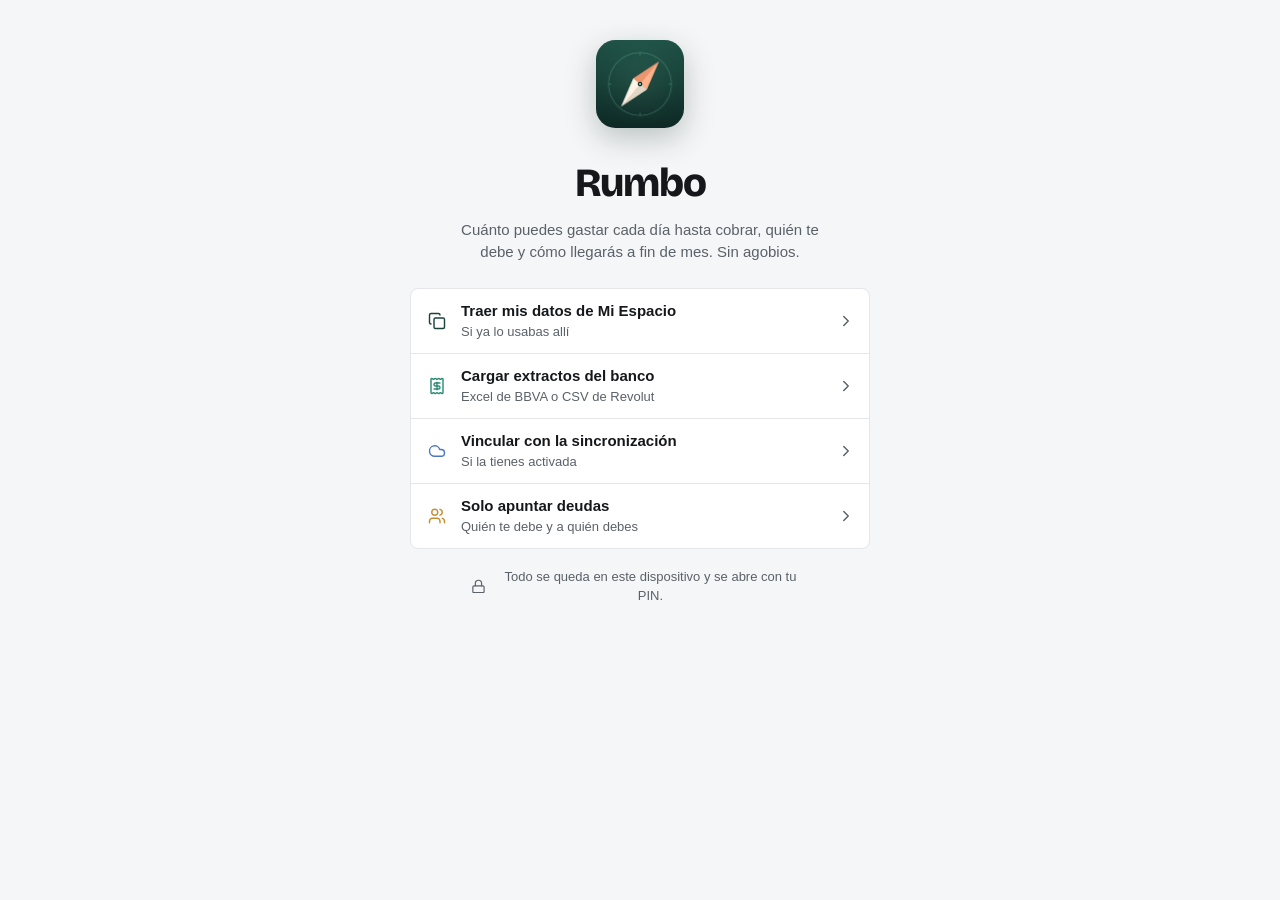
==== commit 1ff2f140: "Rumbo v4: diseño de las apps hermanas, alquiler bien clasificado y sin repetidos - Cabecera, barra d" ====
--- a/rumbo/index.html
+++ b/rumbo/index.html
@@ -24,9 +24,11 @@
 </head>
 <body class="rumbo">
 <div class="wrap">
+  <!-- Cabecera como en Ejercicio y Alimentación: la marca y el nombre, y debajo dónde estás. -->
   <header class="r-head" id="rhead">
-    <div class="r-tt"><button id="rback" class="r-back hidden">‹ Más</button><h1 id="rtitle">Hoy</h1></div>
-    <div class="r-tools"><span id="syncst" class="small muted"></span><button id="btnImport" class="r-ib" aria-label="Cargar extractos" title="Cargar extractos">＋</button></div>
+    <button id="rback" class="r-back hidden">‹ Más</button>
+    <div class="r-tt"><h1><span class="r-logo">🧭</span>Rumbo</h1><p id="rtitle">Hoy</p></div>
+    <div class="r-tools"><span id="syncst" class="small muted"></span><button id="btnImport" class="r-ib" aria-label="Añadir" title="Añadir">＋</button></div>
     <input id="file" type="file" multiple accept=".xlsx,.xls,.csv" class="hidden">
   </header>
   <main id="app"></main>
--- a/rumbo2.css
+++ b/rumbo2.css
@@ -149,3 +149,53 @@
 body.rumbo .r-hero::before { display: none; }
 body.rumbo .r-tile, body.rumbo .af, body.rumbo .dq, body.rumbo .dq-k, body.rumbo .hu, body.rumbo .ms-g { box-shadow: none; }
 body.rumbo .ms-g { border: 1px solid var(--line); }
+
+/* ==========================================================================
+   Estilo de las apps hermanas (Ejercicio, Alimentación, Cimientos)
+   · Letra del sistema para leer; Bricolage solo en títulos y cifras.
+   · Cabecera de papel con la marca y el nombre; debajo, la sección.
+   · Esquinas de 8 px, un filo de 1 px, sin sombras. Acción principal casi negra.
+   · Barra de abajo lisa: la pestaña activa se ve por la tinta y una raya fina.
+   ========================================================================== */
+body.rumbo { font-family: -apple-system, BlinkMacSystemFont, "SF Pro Text", "Segoe UI", Roboto, sans-serif; line-height: 1.5; }
+body.rumbo h1, body.rumbo h2, body.rumbo .r-sheet-h, body.rumbo .h-msg b, body.rumbo .h-n, body.rumbo .h-big b { font-family: 'Bricolage', 'Avenir Next', system-ui, sans-serif; }
+body.rumbo .card, body.rumbo .h-hero, body.rumbo .h-msg, body.rumbo .h-acts button, body.rumbo .h-tiles button, body.rumbo .ms-g,
+body.rumbo .ex-b, body.rumbo .h-aff .af, body.rumbo .hu-mini, body.rumbo .buscar-r input, body.rumbo .dq, body.rumbo .hu, body.rumbo .dq-k { border-radius: 8px; }
+body.rumbo .h-age { border-radius: 0 0 8px 8px; }
+body.rumbo button.primary { background: var(--ink); border-color: var(--ink); color: var(--bg); border-radius: 6px; }
+body.rumbo .sheet-acts button, body.rumbo .toolbar button { border-radius: 6px; }
+
+/* Cabecera */
+.r-head { display: flex; align-items: center; gap: 10px; margin: 0 -16px 14px; padding: calc(12px + env(safe-area-inset-top)) 16px 12px; border-bottom: 1px solid var(--line); background: var(--bg); }
+.r-head .r-tt { flex: 1; min-width: 0; }
+.r-head h1 { font-size: 1.15rem !important; font-weight: 700; letter-spacing: -.025em; display: flex; align-items: center; gap: 9px; margin: 0; line-height: 1.2; }
+.r-logo { display: inline-flex; color: var(--accent); }
+.r-logo .ico { width: 1.2em; height: 1.2em; color: var(--accent); }
+.r-head #rtitle { margin: 1px 0 0; font-size: .8rem; color: var(--muted); }
+.r-back { flex: none; border: 1px solid var(--line) !important; background: var(--card) !important; border-radius: 6px; padding: 8px 10px !important; font-size: 14px; font-weight: 600; color: var(--ink) !important; }
+.r-ib { width: 40px !important; height: 40px !important; border-radius: 6px !important; background: var(--card) !important; color: var(--ink) !important; border: 1px solid var(--line) !important; font-size: 20px; }
+.r-ib .ico { width: 20px; height: 20px; }
+
+/* Barra de abajo */
+body.rumbo .hubnav { left: 0; right: 0; bottom: 0; transform: none; width: auto; max-width: none; border-radius: 0; background: var(--bg); border: 0; border-top: 1px solid var(--line); box-shadow: none; backdrop-filter: none; -webkit-backdrop-filter: none; padding: 6px 4px calc(6px + env(safe-area-inset-bottom)); display: flex; gap: 0; }
+body.rumbo .hubnav button { flex: 1; max-width: none; background: none !important; border-radius: 0; font-size: 11px; font-weight: 500; color: var(--muted); position: relative; min-height: 48px; }
+body.rumbo .hubnav button.on { color: var(--ink); font-weight: 650; }
+body.rumbo .hubnav button.on::before { content: ''; position: absolute; top: -7px; left: 50%; width: 24px; height: 2px; margin-left: -12px; border-radius: 0 0 2px 2px; background: var(--ink); }
+body.rumbo .hubnav .ico { width: 22px; height: 22px; }
+body.rumbo .wrap { padding-bottom: calc(84px + env(safe-area-inset-bottom)); }
+body.rumbo #toasts { bottom: calc(80px + env(safe-area-inset-bottom)); }
+
+/* Filas de «Más»: iconos sueltos, sin caja de color */
+body.rumbo .ms-ic { background: none !important; color: var(--muted); }
+body.rumbo .ms-ic .ico { color: var(--muted); }
+
+/* Movimiento: préstamo */
+.mv-lend { display: flex; align-items: center; gap: 12px; width: 100%; text-align: left; border: 1px solid var(--line); border-radius: 8px; background: var(--card); padding: 12px 14px; margin: 0 0 14px; }
+.mv-lend > .ico:first-child { width: 22px; height: 22px; color: var(--accent); flex: none; }
+.mv-lend span { flex: 1; } .mv-lend b { display: block; } .mv-lend small { color: var(--muted); font-size: 12.5px; }
+.mv-lend > .ico:last-child { width: 16px; height: 16px; color: var(--muted); }
+.mv-scope { margin: 6px 0 2px; }
+.mv-top { top: calc(66px + env(safe-area-inset-top)); }
+.h-owed { display: flex; gap: 10px; align-items: flex-start; margin: -2px 2px 12px; font-size: 14px; color: var(--muted); line-height: 1.45; }
+.h-owed .ico { width: 18px; height: 18px; color: var(--accent); flex: none; margin-top: 1px; }
+.h-owed b { color: var(--ink); }
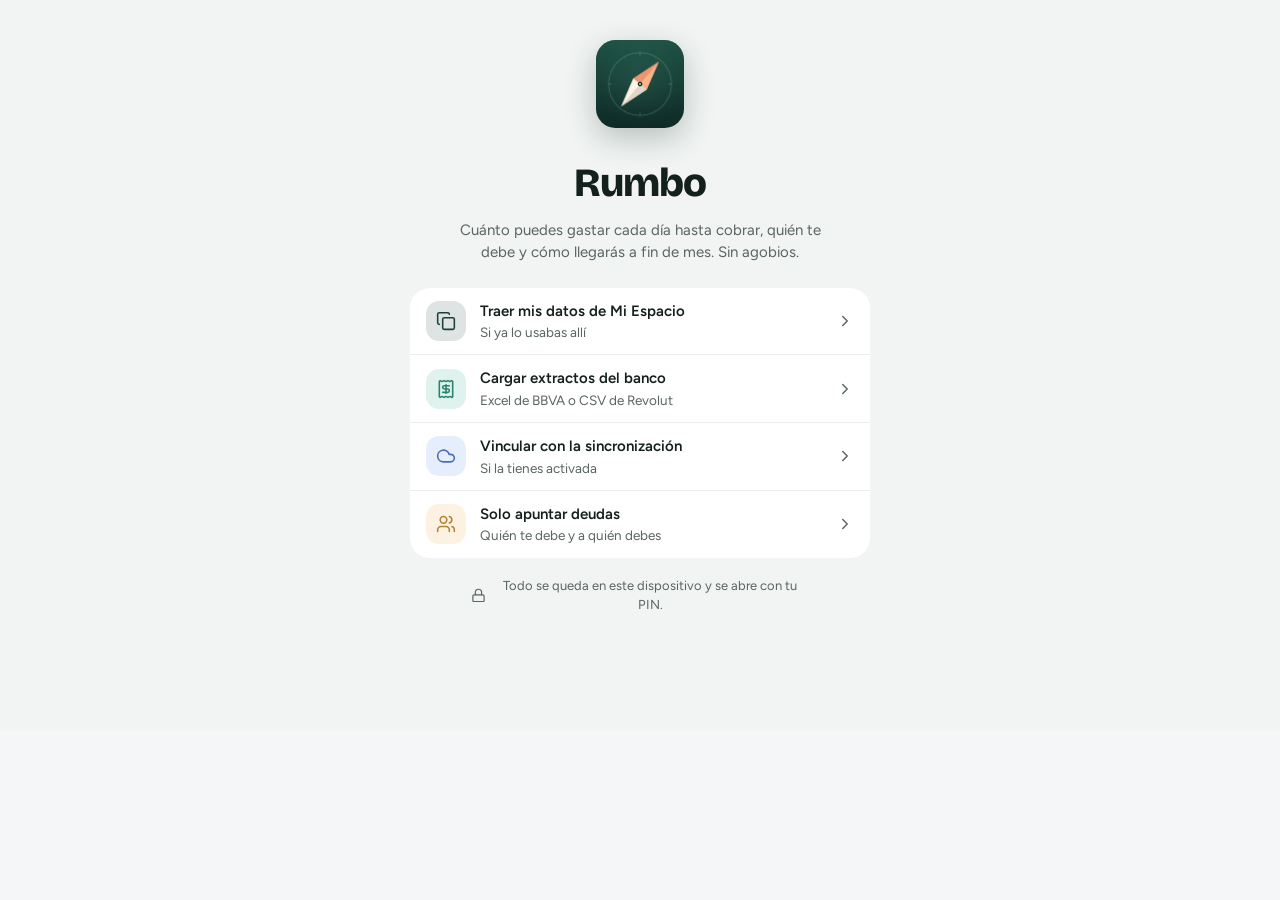
==== commit c5a2175f: "Rumbo: diseño nuevo, ruta hasta el cobro y Ejercicio en el iPhone - Portada nueva: el bloque de arri" ====
--- a/rumbo/index.html
+++ b/rumbo/index.html
@@ -20,6 +20,7 @@
 <link rel="stylesheet" href="../diseno.css">
 <link rel="stylesheet" href="../rumbo.css">
 <link rel="stylesheet" href="../rumbo2.css">
+<link rel="stylesheet" href="../rumbo3.css">
 <script>window.APP = 'rumbo'; window.APP_ROOT = '../';</script>
 </head>
 <body class="rumbo">
@@ -46,9 +47,9 @@
 
 <nav id="rnav" class="hubnav hidden" aria-label="Apartados">
   <button data-tab="hoy"><b data-ic="circle-dot">◉</b>Hoy</button>
-  <button data-tab="prev"><b data-ic="trending-up">↗</b>Previsión</button>
+  <button data-tab="movs"><b data-ic="receipt">≡</b>Movimientos</button>
+  <button data-tab="asesor"><b data-ic="lightbulb">✦</b>Asesor</button>
   <button data-tab="deudas"><b data-ic="users">⇄</b>Deudas</button>
-  <button data-tab="movs"><b data-ic="receipt">≡</b>Movimientos</button>
   <button data-tab="mas"><b class="ms-dots">•••</b>Más</button>
 </nav>
 
@@ -61,6 +62,10 @@
 <script src="../deudas.js"></script>
 <script src="../rumbo-extra.js"></script>
 <script src="../rumbo-plus.js"></script>
+<script src="../asesor.js"></script>
+<script src="../deseos.js"></script>
+<script src="../contexto.js"></script>
+<script src="../portada.js"></script>
 <script src="../rumbo.js"></script>
 </body>
 </html>
--- a/rumbo2.css
+++ b/rumbo2.css
@@ -199,3 +199,117 @@
 .h-owed { display: flex; gap: 10px; align-items: flex-start; margin: -2px 2px 12px; font-size: 14px; color: var(--muted); line-height: 1.45; }
 .h-owed .ico { width: 18px; height: 18px; color: var(--accent); flex: none; margin-top: 1px; }
 .h-owed b { color: var(--ink); }
+
+/* ==========================================================================
+   Asesor y consejos
+   ========================================================================== */
+.as-seg { margin: 0 0 12px; }
+.as-list { padding: 0 14px; }
+.as-it { display: flex; gap: 12px; padding: 14px 0; }
+.as-it + .as-it { border-top: 1px solid var(--line); }
+.as-it > .ico { width: 20px; height: 20px; color: var(--accent); flex: none; margin-top: 2px; }
+.as-it b { display: block; font-weight: 650; }
+.as-it p { margin: 3px 0 0; font-size: 14px; color: var(--muted); line-height: 1.45; }
+.as-reto small { color: var(--muted); font-size: 13px; }
+.as-reto h2 { margin: 2px 0 12px !important; }
+.as-prog { display: flex; gap: 6px; margin-bottom: 8px; }
+.as-prog i { flex: 1; height: 8px; border-radius: 4px; background: var(--bar); }
+.as-prog i.on { background: var(--accent); }
+.as-prog i.over { background: var(--warm); }
+.as-pal { display: flex; gap: 12px; align-items: flex-start; padding: 12px 0; border-top: 1px solid var(--line); }
+.as-pal:first-of-type { border-top: 0; }
+.as-n { flex: 0 0 24px; height: 24px; border-radius: 50%; background: var(--accent-soft); color: var(--accent); display: grid; place-items: center; font-size: 12px; font-weight: 700; }
+.as-pal > div { flex: 1; min-width: 0; }
+.as-pal p { margin: 2px 0 0; font-size: 13.5px; color: var(--muted); line-height: 1.45; }
+.as-v { text-align: right; font-weight: 700; white-space: nowrap; }
+.as-v small { display: block; font-weight: 400; color: var(--muted); font-size: 11.5px; }
+.rg { display: flex; gap: 10px; align-items: center; padding: 11px 0; border-top: 1px solid var(--line); }
+.rg:first-of-type { border-top: 0; }
+.rg > div { flex: 1; } .rg b { display: block; font-weight: 600; }
+.rg-ok, .rg-no { display: inline-flex; align-items: center; gap: 4px; font-size: 12.5px; margin-top: 2px; }
+.rg-ok { color: var(--accent); } .rg-no { color: var(--warm); }
+.rg-ok .ico { width: 14px; height: 14px; }
+.ibtn-s { width: 32px; height: 32px; padding: 0 !important; border-radius: 6px !important; display: grid; place-items: center; flex: none; background: none !important; border: 0 !important; color: var(--muted) !important; }
+.ibtn-s .ico { width: 16px; height: 16px; }
+.as-claude .primary { width: 100%; display: inline-flex; align-items: center; justify-content: center; gap: 8px; padding: 13px; }
+.as-foot { text-align: center; margin: 16px 8px; }
+.as-tema { background: var(--card); border: 1px solid var(--line); border-radius: 8px; padding: 0 14px; margin-bottom: 8px; }
+.as-tema summary { list-style: none; display: flex; justify-content: space-between; align-items: center; padding: 14px 0; font-weight: 650; cursor: pointer; font-family: 'Bricolage', system-ui, sans-serif; font-size: 16px; }
+.as-tema summary::-webkit-details-marker { display: none; }
+.as-tema summary small { color: var(--muted); font-weight: 500; font-family: -apple-system, system-ui, sans-serif; }
+.as-tema[open] { padding-bottom: 6px; }
+.adv { border-top: 1px solid var(--line); margin: 4px 0 14px; padding-top: 12px; }
+.adv-st { display: grid; grid-template-columns: repeat(3, 1fr); border: 1px solid var(--line); border-radius: 8px; overflow: hidden; margin-bottom: 6px; }
+.adv-st div { padding: 10px 8px; text-align: center; }
+.adv-st div + div { border-left: 1px solid var(--line); }
+.adv-st b { display: block; font-family: 'Bricolage', system-ui, sans-serif; font-size: 17px; font-variant-numeric: tabular-nums; }
+.adv-st small { font-size: 11.5px; color: var(--muted); line-height: 1.2; display: block; }
+.adv-pos { margin: 0 0 8px; }
+.adv-h { display: flex; align-items: center; gap: 6px; font-weight: 650; margin: 10px 0 4px; }
+.adv-h .ico { width: 17px; height: 17px; color: var(--gold, #c99400); }
+.adv-c { padding: 9px 0; border-top: 1px solid var(--line); }
+.adv-h + .adv-c { border-top: 0; }
+.adv-c b { display: block; font-weight: 600; font-size: 14.5px; }
+.adv-c p { margin: 2px 0 0; font-size: 13.5px; color: var(--muted); line-height: 1.45; }
+.dec-b { display: flex; gap: 6px; flex-wrap: wrap; margin-top: 10px; }
+.dec-b button { flex: 1 1 auto; padding: 9px 10px; border-radius: 6px; border: 1px solid var(--line); background: var(--card); font-size: 13.5px; font-weight: 600; }
+.aff-dec { margin: 8px 0 0; }
+.h-reto { display: flex; align-items: center; gap: 12px; width: 100%; text-align: left; border: 1px solid var(--line); background: var(--card); border-radius: 8px; padding: 12px 14px; margin: 0 0 12px; }
+.h-reto > .ico { width: 20px; height: 20px; color: var(--accent); flex: none; }
+.h-reto span { flex: 1; min-width: 0; } .h-reto small { display: block; color: var(--muted); font-size: 12.5px; } .h-reto b { display: block; font-weight: 600; font-size: 14.5px; }
+.h-reto em { font-style: normal; font-weight: 700; font-variant-numeric: tabular-nums; color: var(--accent); }
+.h-reto em.over { color: var(--warm); }
+.h-tour ol { margin: 4px 0 0; padding-left: 20px; font-size: 14.5px; line-height: 1.5; }
+.h-tour li { margin: 6px 0; }
+
+/* ==========================================================================
+   iPhone: que se sienta como una app
+   ========================================================================== */
+body.rumbo { -webkit-tap-highlight-color: transparent; -webkit-touch-callout: none; overscroll-behavior-y: none; }
+body.rumbo button, body.rumbo a { touch-action: manipulation; }
+body.rumbo input, body.rumbo select, body.rumbo textarea { font-size: 16px; } /* con menos, el iPhone hace zoom al escribir */
+body.rumbo .sal-in input { font-size: 20px; }
+body.rumbo .ap-amt input { font-size: 44px; }
+body.rumbo button:active, body.rumbo .ms-row:active, body.rumbo .mv:active { opacity: .7; }
+body.rumbo .sheet { border-radius: 14px 14px 0 0; box-shadow: none; overscroll-behavior: contain; max-height: 90vh; padding-bottom: calc(24px + env(safe-area-inset-bottom)); }
+@media (min-width: 700px) { body.rumbo .sheet { border-radius: 14px; } }
+body.rumbo .sheet-acts { position: sticky; bottom: calc(-24px - env(safe-area-inset-bottom)); background: var(--card); padding: 12px 0 calc(4px + env(safe-area-inset-bottom)); margin-bottom: calc(-24px - env(safe-area-inset-bottom)); }
+body.rumbo .sheet-acts button { min-height: 44px; }
+@media (prefers-reduced-motion: reduce) { body.rumbo .sheet, body.rumbo .sheet-veil { animation: none; } }
+.lnkb.muted-b { color: var(--muted); margin-left: 14px; }
+
+/* ¿Me lo compro? */
+.ds-row { display: flex; align-items: center; gap: 10px; width: 100%; text-align: left; border: 0; border-top: 1px solid var(--line); border-radius: 0; background: none; padding: 11px 0; }
+.ds-row:first-of-type { border-top: 0; }
+.ds-l { flex: 1; min-width: 0; } .ds-l b { display: block; font-weight: 600; } .ds-l small { color: var(--muted); font-size: 12.5px; }
+.ds-chip { font-size: 12px; font-weight: 700; padding: 4px 9px; border-radius: 999px; background: var(--accent-soft); color: var(--accent); white-space: nowrap; }
+.ds-chip.blue { background: var(--blue-soft); color: var(--blue); }
+.ds-chip.warm { background: var(--warm-soft); color: var(--warm); }
+.ds-q { display: grid; gap: 6px; margin-top: 6px; }
+.ds-q button { text-align: left; border: 1px solid var(--line); background: var(--card); border-radius: 8px; padding: 10px 12px; }
+.ds-q button b { display: block; } .ds-q button small { color: var(--muted); font-size: 12.5px; }
+.ds-q button.on { border-color: var(--ink); box-shadow: inset 0 0 0 1px var(--ink); }
+.ds-hero { border-radius: 8px; padding: 18px; margin-bottom: 12px; color: #fff; background: var(--r-deep); }
+.ds-hero.espera { background: #2a4f8f; } .ds-hero.no { background: #8a4a17; }
+.ds-hero small { color: rgba(255,255,255,.8); font-size: 13px; }
+.ds-hero h2 { color: #fff; font-size: 26px !important; margin: 4px 0 6px !important; }
+.ds-hero p { margin: 0; color: rgba(255,255,255,.92); line-height: 1.5; font-size: 15px; }
+.ds-big { width: 100%; display: flex; align-items: center; justify-content: center; gap: 8px; padding: 14px; margin-bottom: 12px; }
+.ds-ul { margin: 0; padding-left: 18px; line-height: 1.5; font-size: 14.5px; } .ds-ul li { margin: 6px 0; }
+.ds-chk { display: flex; gap: 10px; align-items: flex-start; padding: 9px 0; border-top: 1px solid var(--line); font-size: 14.5px; }
+.ds-chk:first-of-type { border-top: 0; } .ds-chk input { width: 20px; height: 20px; margin-top: 1px; accent-color: var(--accent); flex: none; }
+.ds-acts { display: grid; grid-template-columns: 1fr 1fr; gap: 8px; margin: 4px 0 8px; }
+.ds-acts button { display: flex; align-items: center; justify-content: center; gap: 6px; padding: 12px; border-radius: 8px; font-weight: 600; }
+.ds-acts .ico { width: 18px; height: 18px; }
+.ds-pl { padding-top: 0; } .ds-tae { margin-top: 10px; } .ds-tae input { max-width: 120px; }
+
+/* Lo que viene y el sobre */
+.cx-it { display: flex; gap: 12px; padding: 12px 0; border-top: 1px solid var(--line); }
+.cx-it:first-of-type { border-top: 0; }
+.cx-it > .ico { width: 20px; height: 20px; color: var(--accent); flex: none; margin-top: 2px; }
+.cx-it b { display: block; font-weight: 650; }
+.cx-it b small { display: block; font-weight: 400; color: var(--muted); font-size: 12.5px; }
+.cx-it p { margin: 3px 0 0; font-size: 13.5px; color: var(--muted); line-height: 1.45; }
+.cx-sobre { display: flex; gap: 8px; align-items: flex-start; margin: 10px 0 0; padding-top: 10px; border-top: 1px solid var(--line); font-size: 14px; line-height: 1.45; }
+.cx-sobre .ico { width: 18px; height: 18px; color: var(--accent); flex: none; margin-top: 1px; }
+body.rumbo #cxnota { width: 100%; border: 1px solid var(--line); border-radius: 8px; background: var(--bg); padding: 10px 12px; resize: vertical; }
--- a/rumbo3.css
+++ b/rumbo3.css
@@ -0,0 +1,157 @@
+/* Rumbo, diseño nuevo (va la última y manda sobre las anteriores).
+   · El color cuenta algo: el bloque de arriba es verde si llegas al cobro y melocotón si vas justo; nunca rojo.
+   · Cada categoría tiene su tono claro con la tinta oscura de ese mismo tono. Las listas siguen blancas.
+   · Superficies planas, sin filos ni sombras: se separan por el tono del fondo. Esquinas grandes de 20 px.
+   · Bricolage para las cifras y los títulos, Figtree para leer: las dos ya vienen con la app. */
+body.rumbo {
+  --bg: #f1f4f2; --card: #ffffff; --ink: #14201b; --muted: #59655f; --line: #eaeeeb; --bar: #e3e8e5; --control: #d3dad6;
+  --accent: #136b52; --accent-soft: #d9f2e6; --warm: #9a5210; --warm-soft: #ffeedb; --blue: #1d5fd6; --blue-soft: #dcecff;
+  --r-deep: #173f38; --r-card: 20px;
+  --hero-ok: #cdeedd; --hero-ok-ink: #0d3a2c; --hero-justo: #ffe3c7; --hero-justo-ink: #57300a;
+  --ta-b: #dff3e4; --ta-i: #15592f; --tb-b: #ffe9d2; --tb-i: #7f3f06; --tc-b: #ece4ff; --tc-i: #46289a; --td-b: #dcecff; --td-i: #0a3a80;
+  --te-b: #d6f1f5; --te-i: #0b4f5c; --tf-b: #ffe2ea; --tf-i: #8c1d43; --tg-b: #fdf0c4; --tg-i: #6b4a00; --tz-b: #e9eeeb; --tz-i: #3b4641;
+  font-family: 'Figtree', -apple-system, BlinkMacSystemFont, "Segoe UI", sans-serif;
+  background: var(--bg); color: var(--ink);
+}
+@media (prefers-color-scheme: dark) { :root:not([data-theme="light"]) body.rumbo {
+  --bg: #0e1211; --card: #191e1c; --ink: #edf2ef; --muted: #9da8a2; --line: #272e2b; --bar: #313a36; --control: #424c47;
+  --accent: #62d6b0; --accent-soft: #16352b; --warm: #f2b06a; --warm-soft: #38281a; --blue: #8ab8ff; --blue-soft: #16284a; --r-deep: #1b3a34;
+  --hero-ok: #173a2e; --hero-ok-ink: #cdf3e1; --hero-justo: #40290f; --hero-justo-ink: #ffdfbd;
+  --ta-b: #17352a; --ta-i: #a6e7c0; --tb-b: #3b2914; --tb-i: #ffcf9c; --tc-b: #2a2247; --tc-i: #cfc0ff; --td-b: #182b4b; --td-i: #b0d0ff;
+  --te-b: #123740; --te-i: #a3e6f2; --tf-b: #40202c; --tf-i: #ffbdd0; --tg-b: #3a300f; --tg-i: #f3d98a; --tz-b: #2a3230; --tz-i: #c3cdc8;
+} }
+:root[data-theme="dark"] body.rumbo {
+  --bg: #0e1211; --card: #191e1c; --ink: #edf2ef; --muted: #9da8a2; --line: #272e2b; --bar: #313a36; --control: #424c47;
+  --accent: #62d6b0; --accent-soft: #16352b; --warm: #f2b06a; --warm-soft: #38281a; --blue: #8ab8ff; --blue-soft: #16284a; --r-deep: #1b3a34;
+  --hero-ok: #173a2e; --hero-ok-ink: #cdf3e1; --hero-justo: #40290f; --hero-justo-ink: #ffdfbd;
+  --ta-b: #17352a; --ta-i: #a6e7c0; --tb-b: #3b2914; --tb-i: #ffcf9c; --tc-b: #2a2247; --tc-i: #cfc0ff; --td-b: #182b4b; --td-i: #b0d0ff;
+  --te-b: #123740; --te-i: #a3e6f2; --tf-b: #40202c; --tf-i: #ffbdd0; --tg-b: #3a300f; --tg-i: #f3d98a; --tz-b: #2a3230; --tz-i: #c3cdc8;
+}
+body.rumbo h1, body.rumbo h2, body.rumbo .r-sheet-h, body.rumbo .h-msg b, body.rumbo .h-big b { font-family: 'Bricolage', 'Avenir Next', system-ui, sans-serif; letter-spacing: -.02em; }
+body.rumbo .wrap { padding-bottom: calc(92px + env(safe-area-inset-bottom)); }
+.hidden { display: none !important; }
+
+/* Superficies: todas planas, 20 px */
+body.rumbo .card, body.rumbo .ms-g, body.rumbo .h-msg, body.rumbo .dq, body.rumbo .hu, body.rumbo .hu-mini, body.rumbo .dq-k, body.rumbo .as-tema, body.rumbo .h-aff .af, body.rumbo .h-reto, body.rumbo .ex-b, body.rumbo .mv-lend { border: 0; border-radius: var(--r-card); box-shadow: none; background: var(--card); }
+body.rumbo .card { padding: 18px; margin: 0 0 12px; }
+body.rumbo .card h2 { font-size: 19px; margin: 0 0 10px; font-weight: 650; }
+body.rumbo .ms-g { overflow: hidden; }
+body.rumbo .ms-h { text-transform: none; letter-spacing: 0; font-size: 15px; font-weight: 600; color: var(--muted); margin: 22px 6px 8px; }
+body.rumbo .ms-row { padding: 12px 16px; gap: 14px; border-bottom: 1px solid var(--line); }
+body.rumbo .ms-row:last-child { border-bottom: 0; }
+body.rumbo .ms-ic { width: 40px; height: 40px; border-radius: 13px; background: color-mix(in srgb, var(--c) 15%, var(--card)) !important; }
+body.rumbo .ms-ic .ico { width: 20px; height: 20px; color: color-mix(in srgb, var(--c) 72%, var(--ink)) !important; }
+body.rumbo .ms-l b { font-weight: 600; } body.rumbo .ms-l small { font-size: 13.5px; }
+body.rumbo .note { border-radius: 14px; }
+body.rumbo .bar { height: 8px; border-radius: 4px; background: var(--bar); }
+body.rumbo .bar i { border-radius: 4px; background: var(--accent); }
+body.rumbo button.primary { background: var(--ink); border-color: var(--ink); color: var(--bg); border-radius: 12px; font-weight: 650; }
+body.rumbo .sheet { background: var(--card); border-radius: 24px 24px 0 0; }
+@media (min-width: 700px) { body.rumbo .sheet { border-radius: 24px; } }
+body.rumbo .sheet-acts { background: var(--card); }
+body.rumbo .sheet-acts button { border-radius: 12px; }
+body.rumbo input[type=text], body.rumbo input[type=date], body.rumbo input[type=search], body.rumbo input:not([type]), body.rumbo input[type=number], body.rumbo textarea { background: var(--bg); border: 0; border-radius: 12px; }
+body.rumbo .ap-amt input { background: none; border-radius: 0; border-bottom: 2px solid var(--line); }
+.r-intro { color: var(--muted); }
+
+/* Cabecera y barra */
+.r-head { border: 0; background: var(--bg); margin: 0 -16px 8px; padding: calc(12px + env(safe-area-inset-top)) 16px 8px; }
+.r-head h1 { font-size: 1.3rem !important; font-weight: 750; }
+.r-logo .ico { color: var(--accent); }
+.r-head #rtitle { font-size: .84rem; }
+.r-back { border: 0 !important; border-radius: 12px; background: var(--card) !important; }
+.r-ib { border: 0 !important; border-radius: 50% !important; background: var(--ink) !important; color: var(--bg) !important; width: 44px !important; height: 44px !important; }
+.r-ib .ico { color: var(--bg); }
+body.rumbo .hubnav { background: var(--card); border-top: 0; padding: 8px 6px calc(8px + env(safe-area-inset-bottom)); }
+body.rumbo .hubnav button { color: var(--muted); gap: 3px; font-size: 11.5px; min-height: 52px; }
+body.rumbo .hubnav button .ico { box-sizing: content-box; padding: 3px 16px; border-radius: 14px; }
+body.rumbo .hubnav button.on { color: var(--ink); }
+body.rumbo .hubnav button.on::before { display: none; }
+body.rumbo .hubnav button.on .ico { background: var(--accent-soft); color: var(--accent); }
+
+/* El bloque de la respuesta */
+.pt-hero { border-radius: 24px; padding: 22px 20px 0; margin-bottom: 12px; overflow: hidden; }
+.pt-hero.ok { background: var(--hero-ok); color: var(--hero-ok-ink); }
+.pt-hero.justo { background: var(--hero-justo); color: var(--hero-justo-ink); }
+.pt-k { font-size: 16px; font-weight: 600; }
+.pt-n { font-family: 'Bricolage', 'Avenir Next', system-ui, sans-serif; font-size: 84px; font-weight: 720; letter-spacing: -.045em; line-height: .98; margin: 4px 0 8px; font-variant-numeric: tabular-nums; }
+.pt-n small { font-family: 'Figtree', system-ui, sans-serif; font-size: 18px; font-weight: 600; letter-spacing: 0; margin-left: 8px; }
+.pt-p { margin: 0; font-size: 15.5px; line-height: 1.4; }
+
+/* La ruta */
+.ru { margin-top: 20px; }
+.ru-t { display: flex; align-items: flex-end; gap: 3px; height: 26px; }
+.ru-t i { flex: 1; height: 10px; border-radius: 3px; background: currentColor; opacity: .2; }
+.ru-t i.ya { opacity: .62; }
+.ru-t i.stop { height: 18px; opacity: .42; }
+.ru-t i.hoy { height: 26px; opacity: 1; }
+.ru-l { display: flex; justify-content: space-between; gap: 10px; font-size: 13px; font-weight: 500; margin-top: 7px; }
+.ru-s { display: flex; gap: 8px; overflow-x: auto; margin: 12px -20px 0; padding: 0 20px 2px; scrollbar-width: none; -webkit-overflow-scrolling: touch; }
+.ru-s::-webkit-scrollbar { display: none; }
+.ru-s span { flex: none; display: inline-flex; align-items: baseline; gap: 6px; font-size: 13.5px; padding: 7px 11px; border-radius: 12px; background: color-mix(in srgb, currentColor 9%, transparent); max-width: 240px; white-space: nowrap; }
+.ru-s b { font-family: 'Bricolage', system-ui, sans-serif; font-size: 15px; }
+.ru-s em { font-style: normal; font-weight: 650; font-variant-numeric: tabular-nums; }
+.pt-age { display: flex; justify-content: space-between; align-items: center; gap: 10px; width: calc(100% + 40px); margin: 14px -20px 0; padding: 13px 20px; border: 0; border-radius: 0; background: color-mix(in srgb, currentColor 8%, transparent); color: inherit; font-size: 14px; text-align: left; min-height: 48px; }
+.pt-age b { font-weight: 700; }
+
+/* Acciones */
+.pt-acts { display: grid; grid-template-columns: repeat(4, 1fr); gap: 6px; margin: 0 0 12px; }
+.pt-acts button { display: flex; flex-direction: column; align-items: center; gap: 7px; border: 0; background: none; padding: 6px 0; font-size: 12.5px; font-weight: 600; color: var(--ink); line-height: 1.2; text-align: center; }
+.pt-acts .mv-ic { width: 54px; height: 54px; border-radius: 18px; }
+.pt-acts .mv-ic .ico { width: 24px; height: 24px; }
+
+/* Baldosas de categoría */
+.mv-ic { width: 42px; height: 42px; border-radius: 14px; background: var(--tz-b); color: var(--tz-i); display: grid; place-items: center; flex: none; font-size: 17px; }
+.mv-ic .ico { width: 21px; height: 21px; color: inherit !important; }
+.mv-ic.lg { width: 56px; height: 56px; border-radius: 18px; } .mv-ic.lg .ico { width: 27px; height: 27px; }
+.mv-ic.ta { background: var(--ta-b); color: var(--ta-i); } .mv-ic.tb { background: var(--tb-b); color: var(--tb-i); } .mv-ic.tc { background: var(--tc-b); color: var(--tc-i); }
+.mv-ic.td { background: var(--td-b); color: var(--td-i); } .mv-ic.te { background: var(--te-b); color: var(--te-i); } .mv-ic.tf { background: var(--tf-b); color: var(--tf-i); }
+.mv-ic.tg { background: var(--tg-b); color: var(--tg-i); } .mv-ic.tin { background: var(--accent-soft); color: var(--accent); }
+
+/* Tarjetas de Hoy */
+.h-msg { border-left: 0 !important; padding: 16px 18px; gap: 13px; margin: 0 0 12px; }
+.h-msg > .ico { width: 22px; height: 22px; }
+.h-owed { margin: 0 4px 12px; }
+.h-big { margin: 6px 0 12px; } .h-big b { font-size: 38px; font-weight: 700; }
+.sem { display: flex; gap: 8px; height: 96px; align-items: stretch; }
+.sem div { flex: 1; display: flex; flex-direction: column; justify-content: flex-end; align-items: center; gap: 6px; min-height: 0; }
+.sem i { display: block; width: 100%; max-height: calc(100% - 20px); border-radius: 7px; background: var(--bar); }
+.sem .hoy i { background: var(--accent); }
+.sem small { font-size: 12px; color: var(--muted); }
+.sem .hoy small { color: var(--ink); font-weight: 700; }
+.pt-note { margin: 12px 0 0; }
+.pt-rit { margin: 10px 0 0; font-size: 14.5px; font-weight: 600; }
+.pt-rit.menos { color: var(--accent); } .pt-rit.mas { color: var(--warm); }
+.gq { display: flex; align-items: center; gap: 12px; width: 100%; border: 0; background: none; padding: 8px 0; text-align: left; border-radius: 0; color: inherit; }
+.gq-l { flex: 1; min-width: 0; } .gq-l > span { display: flex; justify-content: space-between; gap: 10px; }
+.gq-l b { font-weight: 600; white-space: nowrap; overflow: hidden; text-overflow: ellipsis; } .gq-l em { font-style: normal; font-weight: 650; }
+.gq-l i { display: block; height: 6px; border-radius: 3px; background: var(--bar); margin-top: 7px; overflow: hidden; } .gq-l u { display: block; height: 100%; border-radius: 3px; background: var(--ink); opacity: .75; text-decoration: none; }
+.pt-g { margin-bottom: 12px; }
+.pt-cnt { font-weight: 700; color: var(--accent); font-variant-numeric: tabular-nums; } .pt-cnt.over { color: var(--warm); }
+.cm-n { display: grid; grid-template-columns: repeat(3, 1fr); gap: 8px; margin-bottom: 8px; }
+.cm-n small { display: block; font-size: 13px; color: var(--muted); } .cm-n b { font-family: 'Bricolage', system-ui, sans-serif; font-size: 22px; font-variant-numeric: tabular-nums; }
+.cm-t { margin: 8px 0 0; font-size: 14.5px; line-height: 1.45; }
+.cx-sobre { border-top: 0; padding-top: 0; }
+
+/* Movimientos */
+.mv-top { top: calc(70px + env(safe-area-inset-top)); }
+.buscar-r input { border: 0; border-radius: 14px; background: var(--card) !important; min-height: 46px; }
+.mv-chips button { border: 0; background: var(--card); min-height: 36px; }
+.mv-dh { font-size: 14px; font-weight: 600; padding: 0 6px 8px; }
+.mv { padding: 12px 16px; gap: 13px; }
+.mv + .mv { border-top: 1px solid var(--line); }
+.mv .num { font-weight: 650; }
+.mv-head h2 { font-size: 22px !important; } .mv-head p { font-size: 26px; font-family: 'Bricolage', system-ui, sans-serif; }
+
+/* Asesor y ¿Me lo compro? */
+.as-seg button { min-height: 38px; }
+.as-list { padding: 2px 18px; }
+.ds-hero { border-radius: 24px; padding: 22px 20px; background: var(--hero-ok); color: var(--hero-ok-ink); }
+.ds-hero.espera { background: var(--blue-soft); color: var(--td-i); } .ds-hero.no { background: var(--hero-justo); color: var(--hero-justo-ink); }
+.ds-hero small, .ds-hero p, .ds-hero h2 { color: inherit !important; } .ds-hero h2 { font-size: 30px !important; line-height: 1.08; } .ds-hero small { opacity: .8; } .ds-hero p { opacity: 1; }
+.ds-q button { border: 0; background: var(--bg); border-radius: 14px; } .ds-q button.on { box-shadow: inset 0 0 0 2px var(--ink); }
+.ds-acts button { border: 0; background: var(--card); border-radius: 14px; min-height: 48px; }
+.as-pal, .rg, .cx-it, .ds-row, .adv-c { border-color: var(--line); }
+.as-n { background: var(--accent-soft); }
+.adv-st { border: 0; background: var(--bg); border-radius: 14px; } .adv-st div + div { border-left: 2px solid var(--card); }
+.dec-b button { border: 0; background: var(--bg); border-radius: 12px; min-height: 42px; }
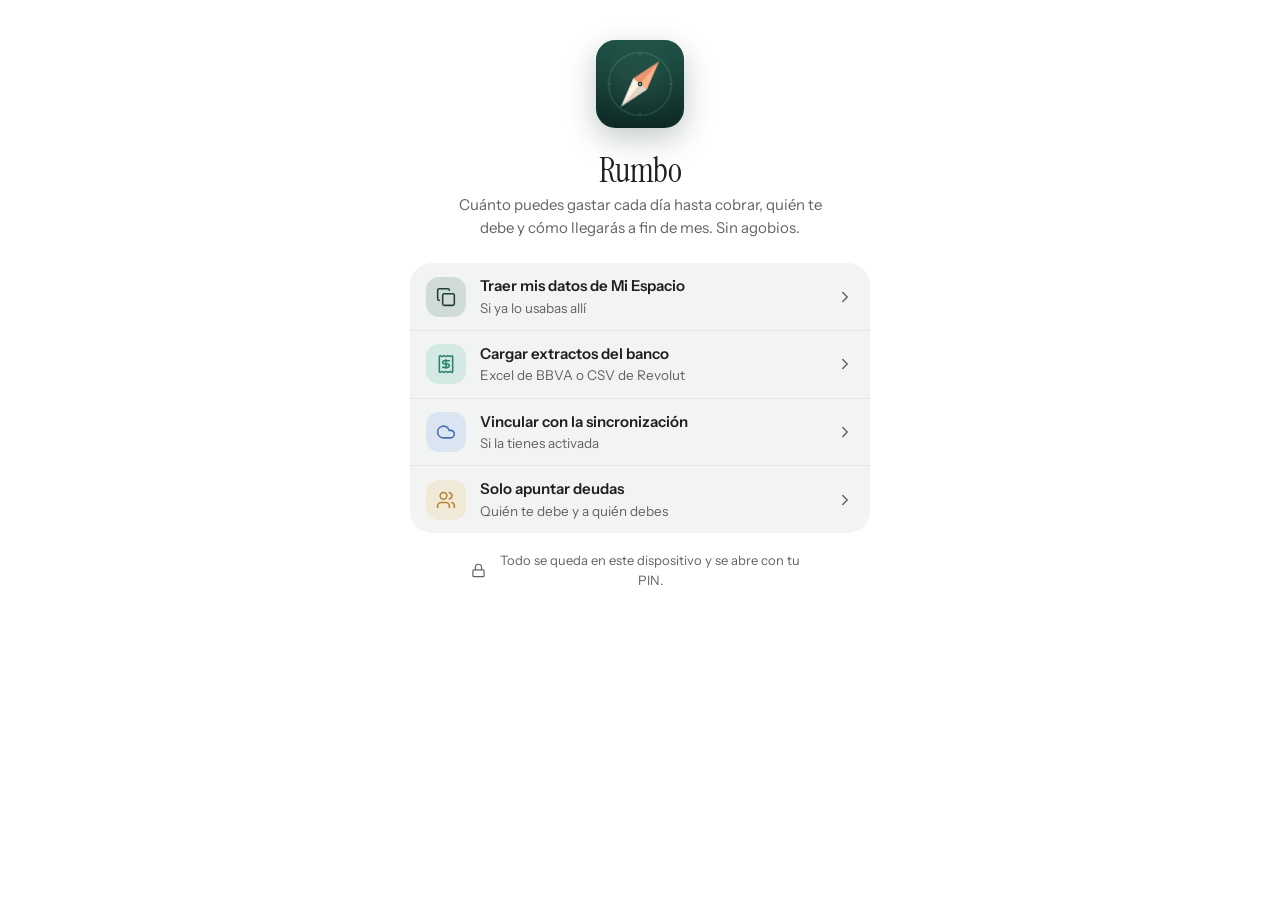
==== commit 753cffa4: "Mi Espacio y Rumbo: diseño de familia (Instrument Serif/Sans, oscuro neutro, barra plana) Co-Authore" ====
--- a/rumbo/index.html
+++ b/rumbo/index.html
@@ -9,7 +9,7 @@
 <link rel="manifest" href="manifest.json">
 <link rel="apple-touch-icon" href="icons/icon-180.png">
 <link rel="icon" type="image/png" href="icons/icon-32.png">
-<meta name="theme-color" content="#f5f6f7" media="(prefers-color-scheme: light)">
+<meta name="theme-color" content="#ffffff" media="(prefers-color-scheme: light)">
 <meta name="theme-color" content="#0e0f11" media="(prefers-color-scheme: dark)">
 <meta name="apple-mobile-web-app-capable" content="yes">
 <meta name="apple-mobile-web-app-status-bar-style" content="default">
@@ -21,6 +21,7 @@
 <link rel="stylesheet" href="../rumbo.css">
 <link rel="stylesheet" href="../rumbo2.css">
 <link rel="stylesheet" href="../rumbo3.css">
+<link rel="stylesheet" href="../familia.css">
 <script>window.APP = 'rumbo'; window.APP_ROOT = '../';</script>
 </head>
 <body class="rumbo">
--- a/familia.css
+++ b/familia.css
@@ -0,0 +1,64 @@
+/* ==========================================================================
+   DISEÑO DE FAMILIA (noviembre 2026) — Mi Espacio y Rumbo
+   --------------------------------------------------------------------------
+   Va la última y manda. La misma casa que Alimentación, Ejercicio, Estilo y
+   Cimientos: página blanca, paneles en un tono suave, títulos grandes en
+   Instrument Serif y todo lo demás en Instrument Sans. El color solo marca
+   datos; el botón principal es casi negro. En oscuro se quedan los tonos
+   neutros que ya tenía cada app.
+   ========================================================================== */
+@font-face{font-family:'Instrument Sans';src:url(fonts/instrument-sans.woff2) format('woff2');font-weight:400 700;font-display:swap}
+@font-face{font-family:'Instrument Serif';src:url(fonts/instrument-serif.woff2) format('woff2');font-weight:400;font-display:swap}
+
+:root{
+  --bg:#ffffff; --card:#f2f4f7; --ink:#1f201d; --muted:#636361; --line:#e3e6eb; --bar:#dfe3e9; --control:#c3c8d0;
+  --accent:#1b6e66; --accent-soft:#dcefed; --warm:#92400e; --warm-soft:#fdf1dc; --blue:#2456d6; --blue-soft:#e4eafb;
+  --shadow:none; --r-card:22px;
+  --display:'Banderas','Instrument Sans',system-ui,sans-serif; --body:'Banderas','Instrument Sans',system-ui,-apple-system,'Segoe UI',sans-serif;
+  --serif:'Instrument Serif','New York',ui-serif,Georgia,serif;
+}
+body.rumbo{
+  --bg:#ffffff; --card:#f1f4f2; --ink:#1f201d; --muted:#636361; --line:#e2e7e4; --bar:#dfe5e1; --control:#c3cbc6;
+  --accent:#0f5c8a; --accent-soft:#dcebf5; --r-card:22px;
+  font-family:'Banderas','Instrument Sans',-apple-system,BlinkMacSystemFont,'Segoe UI',sans-serif;
+}
+html, body{ font-variant-numeric:tabular-nums; -webkit-font-smoothing:antialiased; }
+h1, h2, .big, .kpi b, .lockbox h2,
+body.rumbo h1, body.rumbo h2, body.rumbo .r-sheet-h, body.rumbo .h-msg b, body.rumbo .h-big b{
+  font-family:'Banderas','Instrument Sans',system-ui,sans-serif; letter-spacing:-.015em;
+}
+/* Los títulos de pantalla y de hoja, en serif */
+h1, body.rumbo h1, body.rumbo .r-sheet-h, .lockbox h2, .sheet h2, .modal h2{
+  font-family:var(--serif); font-weight:400; letter-spacing:-.012em; line-height:1.05;
+}
+h1, body.rumbo h1{ font-size:34px; }
+body.rumbo .r-sheet-h, .lockbox h2, .sheet h2, .modal h2{ font-size:30px; }
+.card, body.rumbo .card{ border-radius:var(--r-card); border:0; box-shadow:none; }
+button{ border-radius:999px; }
+button.primary{ background:var(--ink); border-color:var(--ink); color:var(--bg); }
+input, textarea, select{ font-family:inherit; }
+:focus-visible{ outline:2px solid var(--ink); outline-offset:2px; }
+*{ text-transform:none !important; }
+
+/* Oscuro: los mismos neutros que Alimentación y Ejercicio */
+@media (prefers-color-scheme: dark){ :root:not([data-theme="light"]), :root:not([data-theme="light"]) body.rumbo{
+  --bg:#0e0e0d; --card:#1b1b19; --ink:#f3f2ee; --muted:#a9a8a2; --line:#2a2a27; --bar:#2f2f2c; --control:#55554f;
+  --accent:#6fd0c4; --accent-soft:#16302d; --blue:#8fb0ff; --blue-soft:#18233f;
+}}
+:root[data-theme="dark"], :root[data-theme="dark"] body.rumbo{
+  --bg:#0e0e0d; --card:#1b1b19; --ink:#f3f2ee; --muted:#a9a8a2; --line:#2a2a27; --bar:#2f2f2c; --control:#55554f;
+  --accent:#6fd0c4; --accent-soft:#16302d; --blue:#8fb0ff; --blue-soft:#18233f;
+}
+:root:not([data-theme="light"]) body.rumbo{ --accent:#8cc7f0; --accent-soft:#14293a; }
+
+/* El saludo del cielo, en serif como en las demás */
+.sky-h{ font-family:var(--serif) !important; font-weight:400 !important; font-size:38px !important; line-height:1.04; letter-spacing:-.012em !important; }
+
+/* Barra de abajo: plana, con la pastilla gris detrás del icono activo */
+.hubnav, nav#nav{ left:0 !important; right:0 !important; bottom:0 !important; max-width:none !important; margin:0 !important;
+  border:0 !important; border-top:1px solid var(--line) !important; border-radius:0 !important; box-shadow:none !important;
+  background:var(--bg) !important; padding:6px 8px calc(6px + env(safe-area-inset-bottom)) !important; }
+.hubnav button, nav#nav button{ background:none !important; color:var(--muted) !important; font-weight:500 !important; }
+.hubnav button.on, nav#nav button.on{ color:var(--ink) !important; font-weight:600 !important; }
+.hubnav button b, nav#nav button b{ display:grid; place-items:center; width:56px; height:30px; border-radius:15px; margin:0 auto 2px; }
+.hubnav button.on b, nav#nav button.on b{ background:var(--bar); }
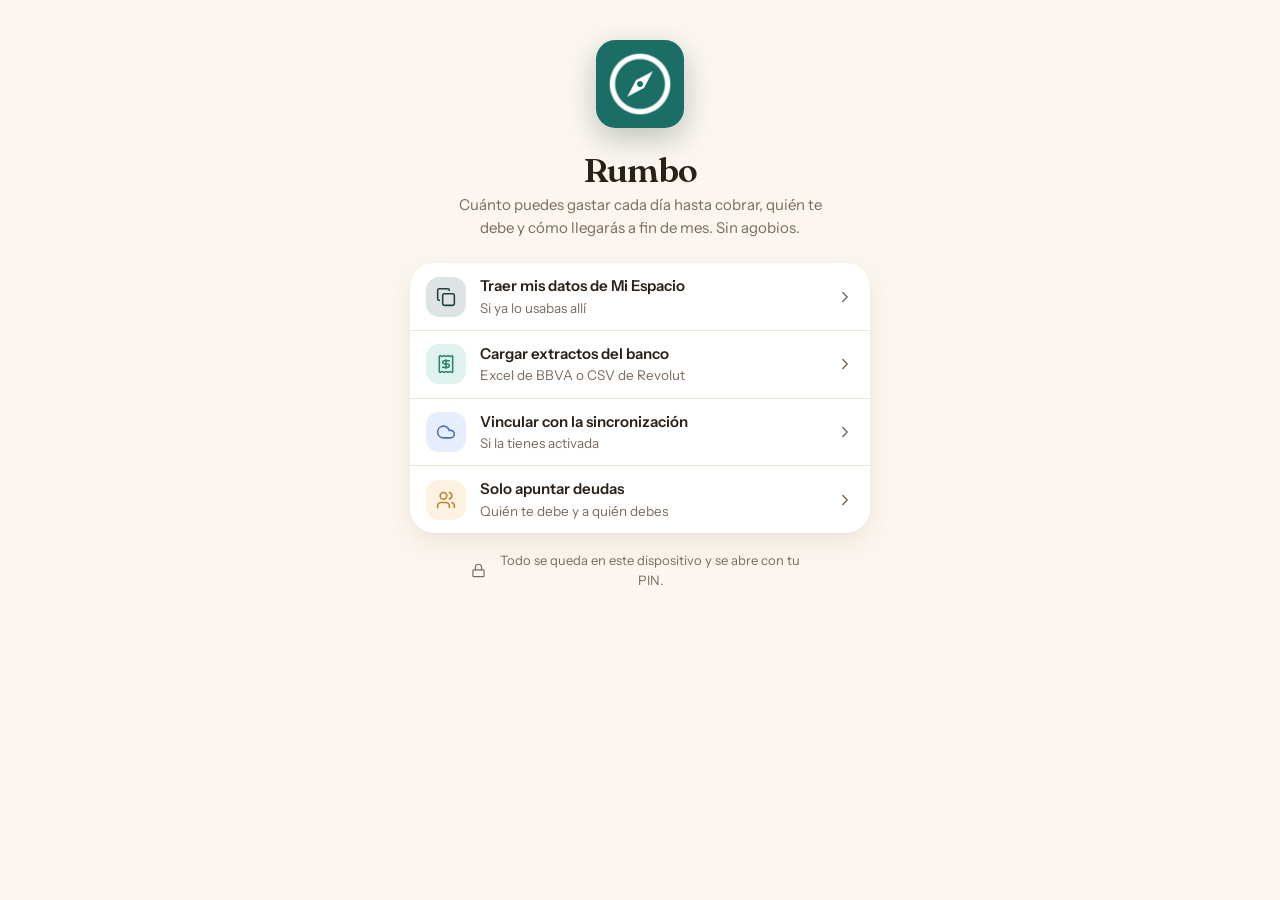
==== commit 00eb91ca: "Icono para iPhone con dirección nueva, para que Safari no use el guardado Co-Authored-By: Claude Opu" ====
--- a/rumbo/index.html
+++ b/rumbo/index.html
@@ -7,8 +7,8 @@
 <meta http-equiv="Content-Security-Policy" content="default-src 'self' file:; script-src 'self' file: 'unsafe-inline'; style-src 'self' 'unsafe-inline'; img-src 'self' data: blob:; connect-src 'self' https://api.github.com https://gist.githubusercontent.com; form-action 'none'; base-uri 'none'">
 <meta name="referrer" content="no-referrer">
 <link rel="manifest" href="manifest.json">
-<link rel="apple-touch-icon" href="icons/icon-180.png">
-<link rel="icon" type="image/png" href="icons/icon-32.png">
+<link sizes="180x180" rel="apple-touch-icon" href="icons/icon-180.png?v=20261111">
+<link rel="icon" type="image/png" href="icons/icon-32.png?v=20261111">
 <meta name="theme-color" content="#ffffff" media="(prefers-color-scheme: light)">
 <meta name="theme-color" content="#0e0f11" media="(prefers-color-scheme: dark)">
 <meta name="apple-mobile-web-app-capable" content="yes">
--- a/familia.css
+++ b/familia.css
@@ -62,3 +62,39 @@
 .hubnav button.on, nav#nav button.on{ color:var(--ink) !important; font-weight:600 !important; }
 .hubnav button b, nav#nav button b{ display:grid; place-items:center; width:56px; height:30px; border-radius:15px; margin:0 auto 2px; }
 .hubnav button.on b, nav#nav button.on b{ background:var(--bar); }
+
+/* ===== Estilo cálido (noviembre 2026) — manda sobre lo anterior =====
+   Crema cálida, tarjetas blancas que flotan con sombra suave, títulos en
+   Fraunces y barra flotante. Mi Espacio en morado; Rumbo en verde azulado. */
+@font-face{font-family:'Fraunces';src:url(fonts/fraunces-600.woff2) format('woff2');font-weight:600;font-display:swap}
+:root, :root body.rumbo{
+  --bg:#fbf6f0; --card:#ffffff; --ink:#2a2018; --muted:#7a6b5e; --line:#f0e5d9; --bar:#f3e8dc; --control:#e0cfbd;
+  --serif:'Fraunces','New York',ui-serif,Georgia,serif;
+  --sh-card:0 1px 2px rgba(110,70,30,.06), 0 10px 28px rgba(110,70,30,.09); --sh-float:0 12px 40px rgba(110,70,30,.18);
+  --r-card:24px;
+}
+:root{ --accent:#6d4ad6; --accent-soft:#ece6ff; }
+:root body.rumbo{ --accent:#1b6e66; --accent-soft:#d9f1ee; }
+@media (prefers-color-scheme: dark){ :root:not([data-theme="light"]), :root:not([data-theme="light"]) body.rumbo{
+  --bg:#16110d; --card:#221a14; --ink:#f8eee4; --muted:#c4b2a2; --line:#30251c; --bar:#33271e; --control:#5a4636;
+  --sh-card:0 1px 2px rgba(0,0,0,.4), 0 10px 28px rgba(0,0,0,.35); --sh-float:0 12px 40px rgba(0,0,0,.6);
+  --accent:#b4a0ff; --accent-soft:#2c2347;
+}}
+:root[data-theme="dark"], :root[data-theme="dark"] body.rumbo{
+  --bg:#16110d; --card:#221a14; --ink:#f8eee4; --muted:#c4b2a2; --line:#30251c; --bar:#33271e; --control:#5a4636;
+  --sh-card:0 1px 2px rgba(0,0,0,.4), 0 10px 28px rgba(0,0,0,.35); --sh-float:0 12px 40px rgba(0,0,0,.6);
+  --accent:#b4a0ff; --accent-soft:#2c2347;
+}
+:root:not([data-theme="light"]) body.rumbo{ }
+@media (prefers-color-scheme: dark){ :root:not([data-theme="light"]) body.rumbo{ --accent:#6fd0c4; --accent-soft:#16302d; } }
+:root[data-theme="dark"] body.rumbo{ --accent:#6fd0c4; --accent-soft:#16302d; }
+html, body{ background:var(--bg); }
+.sky-h, h1, body.rumbo h1, body.rumbo .r-sheet-h, .lockbox h2, .sheet h2, .modal h2{ font-family:var(--serif) !important; font-weight:600 !important; letter-spacing:-.025em !important; }
+.sky{ box-shadow:var(--sh-card); }
+.card, body.rumbo .card, body.rumbo .ms-g, .work-setup{ background:var(--card) !important; box-shadow:var(--sh-card) !important; border:0 !important; }
+button.primary{ background:var(--accent); border-color:var(--accent); color:#fff; box-shadow:0 6px 18px rgba(109,74,214,.28); }
+body.rumbo button.primary{ box-shadow:0 6px 18px rgba(27,110,102,.28); }
+.hubnav, nav#nav{ left:12px !important; right:12px !important; bottom:calc(10px + env(safe-area-inset-bottom)) !important; max-width:520px !important; margin:0 auto !important;
+  border:0 !important; border-radius:28px !important; background:var(--card) !important; box-shadow:var(--sh-float) !important; padding:6px !important; transform:none !important; width:auto !important; }
+.hubnav button.on, nav#nav button.on{ color:var(--accent) !important; }
+.hubnav button.on b, nav#nav button.on b{ background:var(--accent-soft); }
